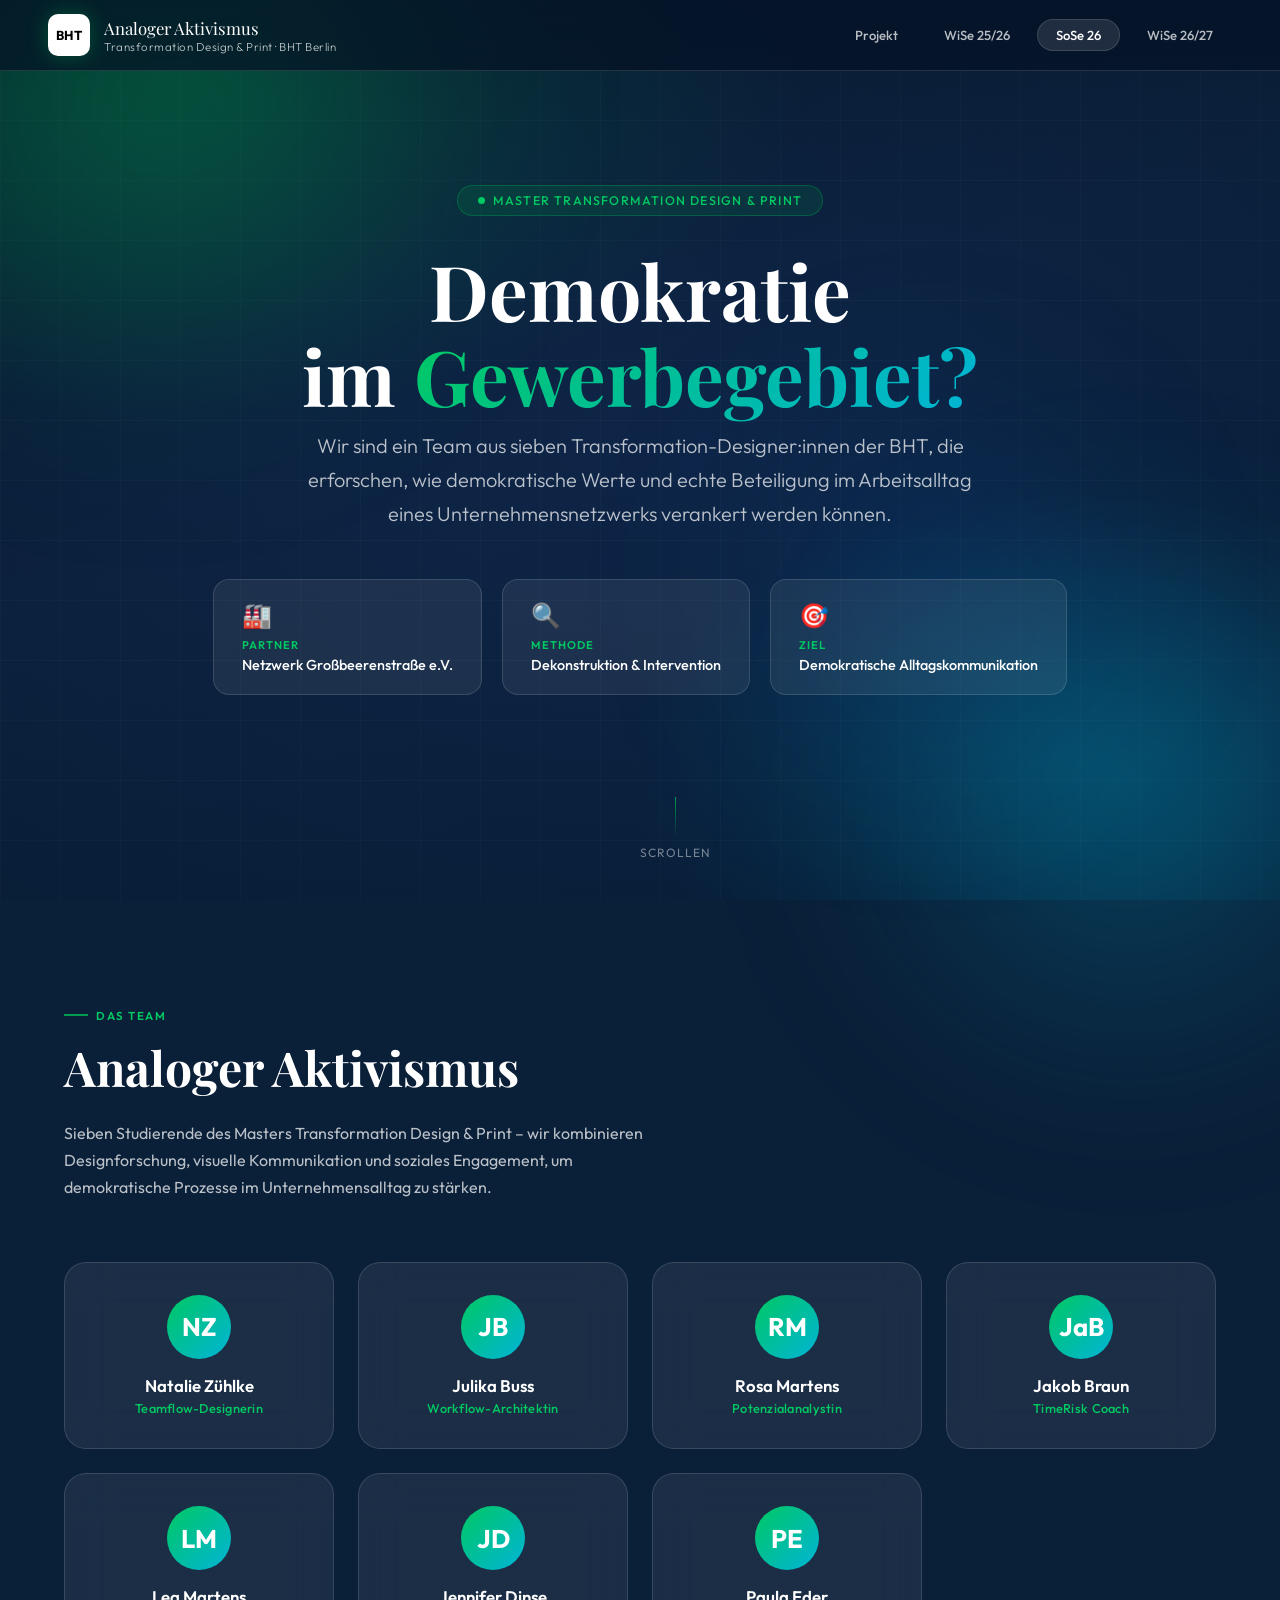
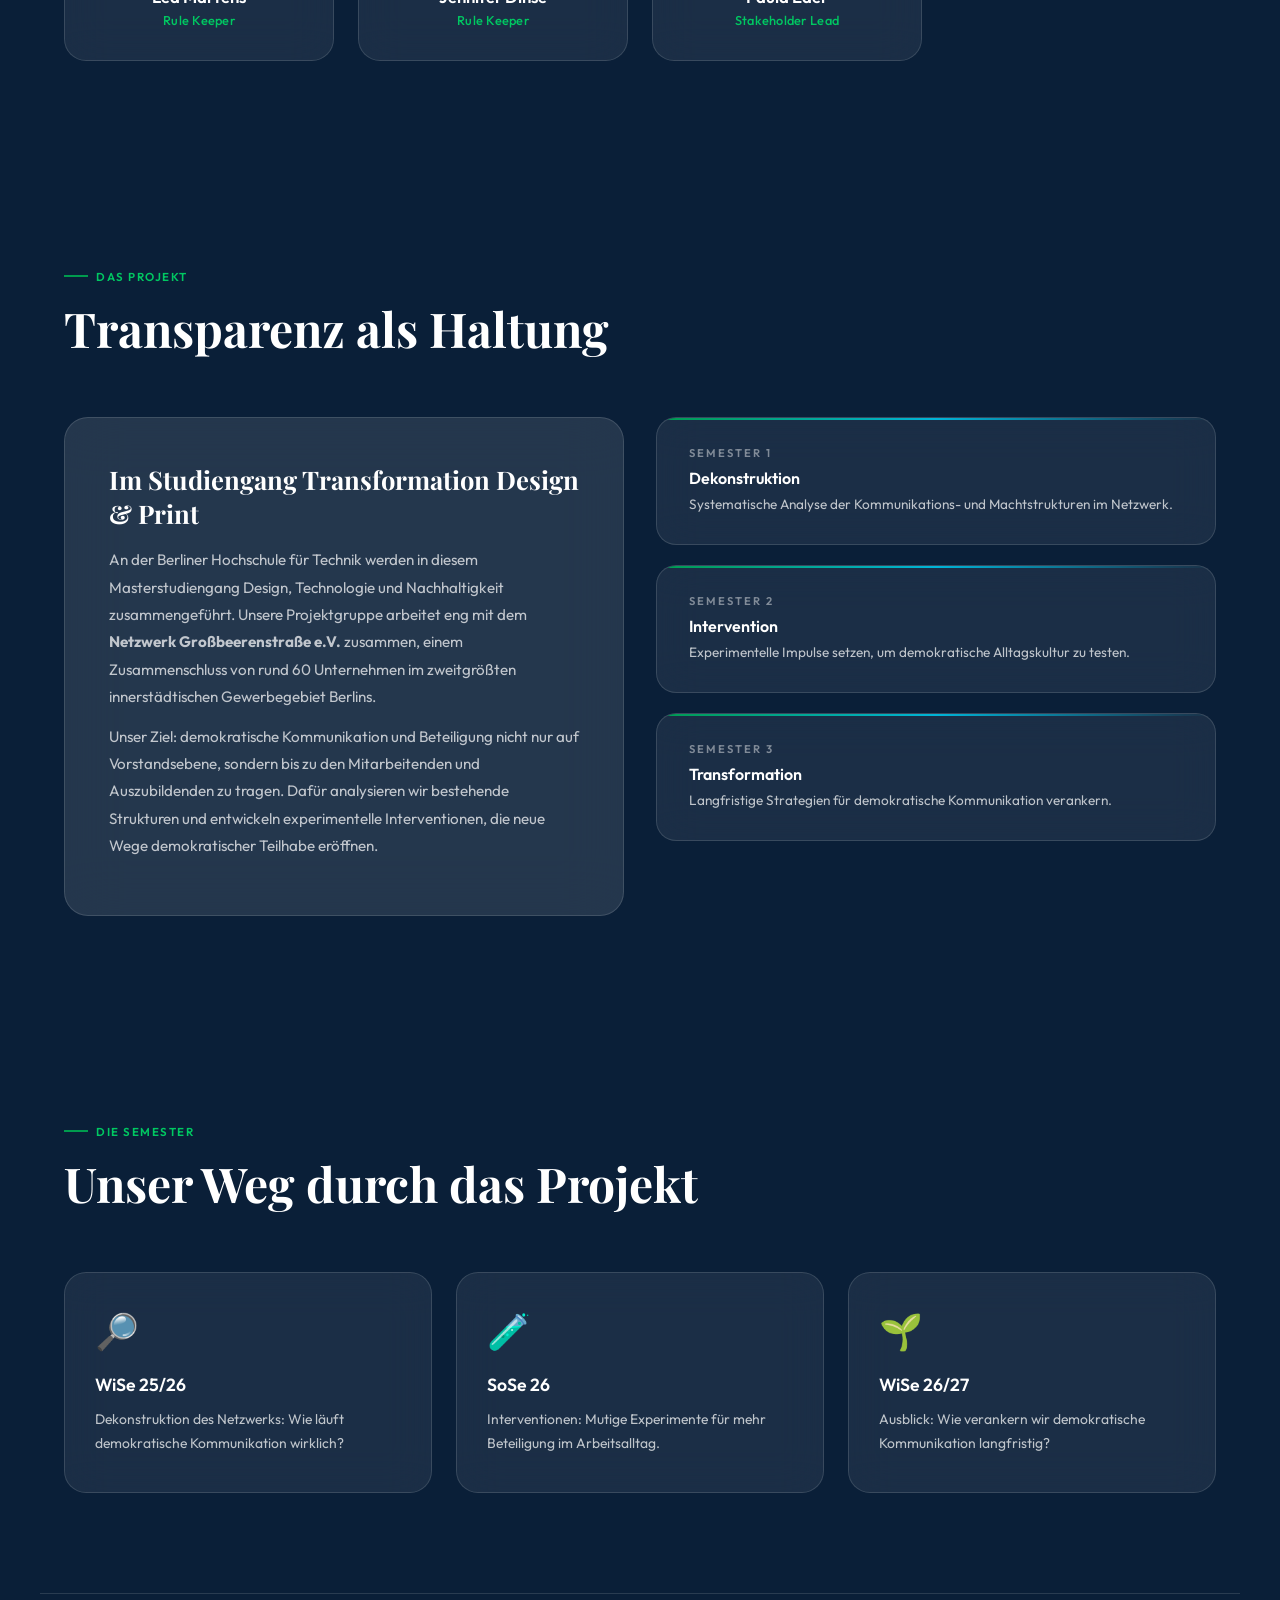
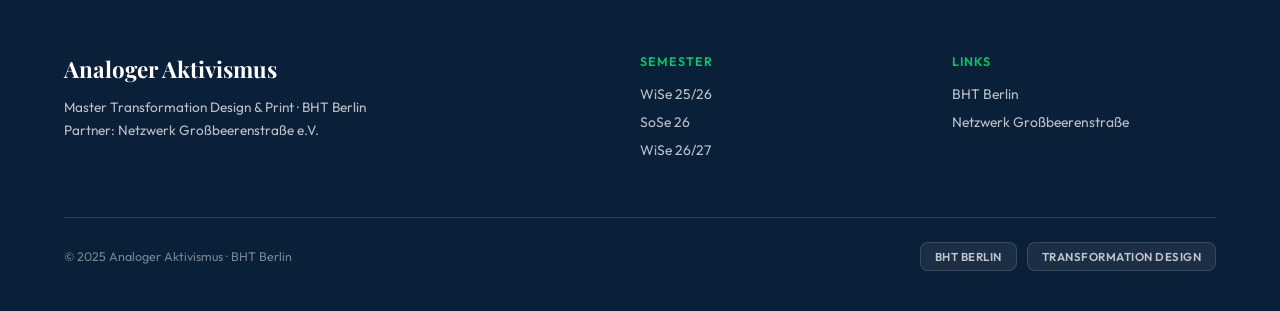
==== index.html @ ccd564e3 "Update index.html" ====
<!DOCTYPE html>
<html lang="de">
<head>
    <meta charset="UTF-8">
    <meta name="viewport" content="width=device-width, initial-scale=1.0">
    <title>Analoger Aktivismus – Transformation Design & Print | BHT Berlin</title>
    <link rel="icon" type="image/ico" href="https://www.bht-berlin.de/favicon.ico">
    <link rel="stylesheet" href="style.css">
</head>
<body>

    <div class="scene"></div>
    <div class="orb orb-1"></div>
    <div class="orb orb-2"></div>
    <div class="orb orb-3"></div>

    <!-- Navigation -->
    <nav>
    <div class="nav-logo">
        <div class="nav-logo-mark">BHT</div>
        <div>
            <div class="nav-title">Analoger Aktivismus</div>
            <div class="nav-sub">Transformation Design &amp; Print · BHT Berlin</div>
        </div>
    </div>
    <!-- HAMBURGER BUTTON -->
    <button class="nav-toggle" id="navToggle" aria-label="Menü öffnen">
        <span></span><span></span><span></span>
    </button>
    <div class="nav-links" id="navLinks">
        <a href="index.html">Projekt</a>
        <a href="wise2526.html">WiSe 25/26</a>
        <a href="sose26.html" class="active">SoSe 26</a>
        <a href="wise2627.html">WiSe 26/27</a>
    </div>
</nav>

    <!-- Hero -->
    <div class="hero">
        <div class="hero-badge">
            <span class="hero-badge-dot"></span>
            Master Transformation Design &amp; Print
        </div>
        <h1>Demokratie<br>im <span>Gewerbegebiet?</span></h1>
        <p class="hero-sub">
            Wir sind ein Team aus sieben Transformation-Designer:innen der BHT,
            die erforschen, wie demokratische Werte und echte Beteiligung im
            Arbeitsalltag eines Unternehmensnetzwerks verankert werden können.
        </p>
        <div class="hero-cards">
            <div class="hero-card">
                <div class="hero-card-icon">🏭</div>
                <div class="hero-card-label">Partner</div>
                <div class="hero-card-text">Netzwerk Großbeerenstraße e.V.</div>
            </div>
            <div class="hero-card">
                <div class="hero-card-icon">🔍</div>
                <div class="hero-card-label">Methode</div>
                <div class="hero-card-text">Dekonstruktion &amp; Intervention</div>
            </div>
            <div class="hero-card">
                <div class="hero-card-icon">🎯</div>
                <div class="hero-card-label">Ziel</div>
                <div class="hero-card-text">Demokratische Alltagskommunikation</div>
            </div>
        </div>
        <div class="hero-scroll">
            <div class="scroll-line"></div>
            Scrollen
        </div>
    </div>

    <!-- Team -->
    <section id="team">
        <div class="section-tag">Das Team</div>
        <h2 class="section-title reveal">Analoger Aktivismus</h2>
        <p class="reveal" style="color:var(--text-sub);max-width:600px;line-height:1.7;margin-bottom:3rem;">
            Sieben Studierende des Masters Transformation Design &amp; Print – wir
            kombinieren Designforschung, visuelle Kommunikation und soziales Engagement,
            um demokratische Prozesse im Unternehmensalltag zu stärken.
        </p>
        <div class="team-grid">
            <div class="team-card reveal">
                <div class="avatar">NZ</div>
                <h3>Natalie Zühlke</h3>
                <p class="role">Teamflow-Designerin</p>
            </div>
            <div class="team-card reveal">
                <div class="avatar">JB</div>
                <h3>Julika Buss</h3>
                <p class="role">Workflow-Architektin</p>
            </div>
            <div class="team-card reveal">
                <div class="avatar">RM</div>
                <h3>Rosa Martens</h3>
                <p class="role">Potenzialanalystin</p>
            </div>
            <div class="team-card reveal">
                <div class="avatar">JaB</div>
                <h3>Jakob Braun</h3>
                <p class="role">TimeRisk Coach</p>
            </div>
            <div class="team-card reveal">
                <div class="avatar">LM</div>
                <h3>Lea Martens</h3>
                <p class="role">Rule Keeper</p>
            </div>
            <div class="team-card reveal">
                <div class="avatar">JD</div>
                <h3>Jennifer Dinse</h3>
                <p class="role">Rule Keeper</p>
            </div>
            <div class="team-card reveal">
                <div class="avatar">PE</div>
                <h3>Paula Eder</h3>
                <p class="role">Stakeholder Lead</p>
            </div>
        </div>
    </section>

    <!-- Projektinfo -->
    <section>
        <div class="section-tag">Das Projekt</div>
        <h2 class="section-title reveal">Transparenz als Haltung</h2>
        <div class="about-grid">
            <div class="about-main reveal">
                <h3>Im Studiengang Transformation Design &amp; Print</h3>
                <p>
                    An der Berliner Hochschule für Technik werden in diesem Masterstudiengang
                    Design, Technologie und Nachhaltigkeit zusammengeführt. Unsere Projektgruppe
                    arbeitet eng mit dem <strong>Netzwerk Großbeerenstraße e.V.</strong> zusammen,
                    einem Zusammenschluss von rund 60 Unternehmen im zweitgrößten innerstädtischen
                    Gewerbegebiet Berlins.
                </p>
                <p>
                    Unser Ziel: demokratische Kommunikation und Beteiligung nicht nur auf
                    Vorstandsebene, sondern bis zu den Mitarbeitenden und Auszubildenden zu tragen.
                    Dafür analysieren wir bestehende Strukturen und entwickeln experimentelle
                    Interventionen, die neue Wege demokratischer Teilhabe eröffnen.
                </p>
            </div>
            <div class="about-stack">
                <div class="about-card reveal">
                    <div class="about-card-num">Semester 1</div>
                    <h4>Dekonstruktion</h4>
                    <p>Systematische Analyse der Kommunikations- und Machtstrukturen im Netzwerk.</p>
                </div>
                <div class="about-card reveal">
                    <div class="about-card-num">Semester 2</div>
                    <h4>Intervention</h4>
                    <p>Experimentelle Impulse setzen, um demokratische Alltagskultur zu testen.</p>
                </div>
                <div class="about-card reveal">
                    <div class="about-card-num">Semester 3</div>
                    <h4>Transformation</h4>
                    <p>Langfristige Strategien für demokratische Kommunikation verankern.</p>
                </div>
            </div>
        </div>
    </section>

    <!-- Semester-Navigation -->
    <section>
        <div class="section-tag">Die Semester</div>
        <h2 class="section-title reveal">Unser Weg durch das Projekt</h2>
        <div class="pillars-grid">
            <a href="wise2526.html" class="pillar reveal" style="text-decoration:none; color:inherit;">
                <div class="pillar-glow"></div>
                <div class="pillar-icon">🔎</div>
                <h3>WiSe 25/26</h3>
                <p>Dekonstruktion des Netzwerks: Wie läuft demokratische Kommunikation wirklich?</p>
            </a>
            <a href="sose26.html" class="pillar reveal" style="text-decoration:none; color:inherit;">
                <div class="pillar-glow"></div>
                <div class="pillar-icon">🧪</div>
                <h3>SoSe 26</h3>
                <p>Interventionen: Mutige Experimente für mehr Beteiligung im Arbeitsalltag.</p>
            </a>
            <a href="wise2627.html" class="pillar reveal" style="text-decoration:none; color:inherit;">
                <div class="pillar-glow"></div>
                <div class="pillar-icon">🌱</div>
                <h3>WiSe 26/27</h3>
                <p>Ausblick: Wie verankern wir demokratische Kommunikation langfristig?</p>
            </a>
        </div>
    </section>

    <!-- Footer -->
    <footer>
        <div class="footer-grid">
            <div class="footer-brand">
                <h3>Analoger Aktivismus</h3>
                <p>Master Transformation Design &amp; Print · BHT Berlin<br>
                Partner: Netzwerk Großbeerenstraße e.V.</p>
            </div>
            <div class="footer-links">
                <h5>Semester</h5>
                <a href="wise2526.html">WiSe 25/26</a>
                <a href="sose26.html">SoSe 26</a>
                <a href="wise2627.html">WiSe 26/27</a>
            </div>
            <div class="footer-links">
                <h5>Links</h5>
                <a href="https://www.bht-berlin.de" target="_blank">BHT Berlin</a>
                <a href="https://www.netzwerk-grossbeerenstrasse.de" target="_blank">Netzwerk Großbeerenstraße</a>
            </div>
        </div>
        <div class="footer-bottom">
            <span>© 2025 Analoger Aktivismus · BHT Berlin</span>
            <div class="footer-bht">
                <div class="footer-bht-badge">BHT BERLIN</div>
                <div class="footer-bht-badge">TRANSFORMATION DESIGN</div>
            </div>
        </div>
    </footer>

    <script src="script.js"></script>
</body>
</html>
---- style.css ----
@import url('https://fonts.googleapis.com/css2?family=Playfair+Display:ital,wght@0,400;0,700;1,400&family=Outfit:wght@200;300;400;500;600;700&display=swap');

:root {
    --navy: #0A1F38;
    --navy-mid: #112952;
    --bht-green: #009B4E;
    --bht-green-l: #00C862;
    --teal: #00B4D8;
    --gold: #E0A800;
    --white: #FFFFFF;
    --glass: rgba(255, 255, 255, 0.07);
    --glass-md: rgba(255, 255, 255, 0.11);
    --glass-strong: rgba(255, 255, 255, 0.16);
    --border: rgba(255, 255, 255, 0.13);
    --border-green: rgba(0, 155, 78, 0.4);
    --text: #FFFFFF;
    --text-sub: rgba(255, 255, 255, 0.72);
    --text-muted: rgba(255, 255, 255, 0.45);
    --shadow: 0 8px 48px rgba(0, 0, 0, 0.4), 0 2px 8px rgba(0, 0, 0, 0.2);
}

*,
*::before,
*::after {
    margin: 0;
    padding: 0;
    box-sizing: border-box;
}

html {
    scroll-behavior: smooth;
    font-size: 16px;
}

body {
    font-family: 'Outfit', sans-serif;
    background: var(--navy);
    color: var(--text);
    overflow-x: hidden;
    min-height: 100vh;
}

/* ── BACKGROUND ── */
.scene {
    position: fixed;
    inset: 0;
    z-index: -2;
    background:
        radial-gradient(ellipse 80% 60% at 15% 10%, rgba(0, 155, 78, 0.22) 0%, transparent 60%),
        radial-gradient(ellipse 60% 50% at 85% 85%, rgba(0, 180, 216, 0.18) 0%, transparent 60%),
        radial-gradient(ellipse 100% 80% at 50% 50%, rgba(17, 41, 82, 0.6) 0%, transparent 80%),
        linear-gradient(160deg, #051526 0%, #0A1F38 45%, #061C35 100%);
}

.orb {
    position: fixed;
    border-radius: 50%;
    filter: blur(90px);
    z-index: -1;
    pointer-events: none;
}
.orb-1 {
    width: 700px;
    height: 700px;
    top: -250px;
    left: -200px;
    background: radial-gradient(circle, rgba(0, 155, 78, 0.35), transparent 70%);
    animation: drift1 14s ease-in-out infinite;
}
.orb-2 {
    width: 600px;
    height: 600px;
    bottom: -200px;
    right: -150px;
    background: radial-gradient(circle, rgba(0, 180, 216, 0.28), transparent 70%);
    animation: drift2 18s ease-in-out infinite;
}
.orb-3 {
    width: 450px;
    height: 450px;
    top: 40%;
    left: 55%;
    background: radial-gradient(circle, rgba(0, 100, 180, 0.2), transparent 70%);
    animation: drift1 11s ease-in-out infinite reverse;
}

@keyframes drift1 {
    0%, 100% { transform: translate(0, 0) scale(1); }
    33% { transform: translate(40px, -30px) scale(1.06); }
    66% { transform: translate(-25px, 20px) scale(0.96); }
}
@keyframes drift2 {
    0%, 100% { transform: translate(0, 0) scale(1); }
    50% { transform: translate(-35px, 25px) scale(1.08); }
}

body::before {
    content: '';
    position: fixed;
    inset: 0;
    z-index: -1;
    pointer-events: none;
    background-image:
        linear-gradient(rgba(255, 255, 255, 0.025) 1px, transparent 1px),
        linear-gradient(90deg, rgba(255, 255, 255, 0.025) 1px, transparent 1px);
    background-size: 60px 60px;
}

/* ── GLASS UTILITY ── */
.glass {
    background: var(--glass);
    backdrop-filter: blur(24px) saturate(180%);
    -webkit-backdrop-filter: blur(24px) saturate(180%);
    border: 1px solid var(--border);
    border-radius: 20px;
}
.glass-strong {
    background: var(--glass-strong);
    backdrop-filter: blur(32px) saturate(200%);
    -webkit-backdrop-filter: blur(32px) saturate(200%);
    border: 1px solid rgba(255, 255, 255, 0.22);
    border-radius: 24px;
}

/* ── NAV ── */
nav {
    position: fixed;
    top: 0;
    left: 0;
    right: 0;
    z-index: 200;
    display: flex;
    align-items: center;
    justify-content: space-between;
    padding: 14px 48px;
    background: rgba(5, 18, 38, 0.7);
    backdrop-filter: blur(24px);
    border-bottom: 1px solid var(--border);
}
.nav-logo {
    display: flex;
    align-items: center;
    gap: 14px;
    z-index: 210;
}
.nav-logo-mark {
    width: 42px;
    height: 42px;
    background: white;
    border-radius: 10px;
    display: flex;
    align-items: center;
    justify-content: center;
    font-weight: 700;
    font-size: 13px;
    color: black;
    letter-spacing: 0.5px;
    box-shadow: 0 0 20px rgba(0, 155, 78, 0.4);
}
.nav-title {
    font-family: 'Playfair Display', serif;
    font-size: 1.05rem;
    font-weight: 400;
}
.nav-sub {
    font-size: 0.72rem;
    color: var(--text-sub);
    font-weight: 300;
    letter-spacing: 0.5px;
}
.nav-links {
    display: flex;
    gap: 8px;
}
.nav-links a {
    padding: 7px 18px;
    border-radius: 50px;
    font-size: 0.82rem;
    font-weight: 500;
    color: var(--text-sub);
    text-decoration: none;
    transition: all 0.25s;
    border: 1px solid transparent;
}
.nav-links a:hover,
.nav-links a.active {
    color: #fff;
    background: var(--glass-md);
    border-color: var(--border);
}
.nav-cta {
    padding: 9px 22px;
    border-radius: 50px;
    font-size: 0.83rem;
    font-weight: 600;
    background: linear-gradient(135deg, var(--bht-green), #007A3D);
    color: #fff;
    text-decoration: none;
    letter-spacing: 0.3px;
    box-shadow: 0 4px 20px rgba(0, 155, 78, 0.35);
    transition: all 0.25s;
    border: 1px solid rgba(0, 200, 100, 0.3);
}
.nav-cta:hover {
    transform: translateY(-1px);
    box-shadow: 0 6px 28px rgba(0, 155, 78, 0.5);
}

/* Hamburger-Button */
.nav-toggle {
    display: none;
    background: none;
    border: none;
    cursor: pointer;
    flex-direction: column;
    gap: 5px;
    padding: 6px;
    z-index: 210;
}
.nav-toggle span {
    display: block;
    width: 24px;
    height: 2px;
    background: var(--text);
    border-radius: 2px;
    transition: all 0.3s ease;
}
/* Hamburger-Animation zu X */
.nav-toggle.active span:nth-child(1) {
    transform: translateY(7px) rotate(45deg);
}
.nav-toggle.active span:nth-child(2) {
    opacity: 0;
}
.nav-toggle.active span:nth-child(3) {
    transform: translateY(-7px) rotate(-45deg);
}

/* ── HERO ── */
.hero {
    min-height: 100vh;
    display: flex;
    flex-direction: column;
    align-items: center;
    justify-content: center;
    text-align: center;
    padding: 120px 24px 80px;
    position: relative;
}
.hero-badge {
    display: inline-flex;
    align-items: center;
    gap: 8px;
    padding: 7px 20px;
    border-radius: 50px;
    margin-bottom: 32px;
    font-size: 0.78rem;
    font-weight: 500;
    letter-spacing: 1.2px;
    text-transform: uppercase;
    background: rgba(0, 155, 78, 0.15);
    border: 1px solid var(--border-green);
    color: var(--bht-green-l);
    animation: fadeUp 0.8s ease both;
}
.hero-badge-dot {
    width: 7px;
    height: 7px;
    border-radius: 50%;
    background: var(--bht-green-l);
    animation: pulse 2s ease-in-out infinite;
}
@keyframes pulse {
    0%, 100% { opacity: 1; transform: scale(1); }
    50% { opacity: 0.5; transform: scale(0.8); }
}

.hero h1 {
    font-family: 'Playfair Display', serif;
    font-size: clamp(2.8rem, 6vw, 5.2rem);
    font-weight: 700;
    line-height: 1.1;
    margin-bottom: 12px;
    animation: fadeUp 0.9s 0.1s ease both;
}
.hero h1 span {
    background: linear-gradient(135deg, var(--bht-green-l) 0%, var(--teal) 100%);
    -webkit-background-clip: text;
    -webkit-text-fill-color: transparent;
    background-clip: text;
}
.hero-sub {
    font-size: clamp(1rem, 2vw, 1.25rem);
    color: var(--text-sub);
    font-weight: 300;
    max-width: 680px;
    line-height: 1.7;
    margin-bottom: 48px;
    animation: fadeUp 1s 0.2s ease both;
}
.hero-cards {
    display: flex;
    gap: 20px;
    flex-wrap: wrap;
    justify-content: center;
    margin-bottom: 60px;
    animation: fadeUp 1s 0.3s ease both;
}
.hero-card {
    padding: 20px 28px;
    border-radius: 16px;
    text-align: left;
    min-width: 200px;
    background: var(--glass);
    border: 1px solid var(--border);
    backdrop-filter: blur(20px);
    transition: all 0.3s;
}
.hero-card:hover {
    background: var(--glass-md);
    transform: translateY(-4px);
    box-shadow: 0 12px 40px rgba(0, 0, 0, 0.3);
}
.hero-card-icon { font-size: 1.5rem; margin-bottom: 8px; }
.hero-card-label {
    font-size: 0.7rem;
    color: var(--bht-green-l);
    font-weight: 600;
    letter-spacing: 1px;
    text-transform: uppercase;
    margin-bottom: 4px;
}
.hero-card-text { font-size: 0.9rem; font-weight: 500; }

.hero-scroll {
    position: absolute;
    bottom: 40px;
    left: 50%;
    transform: translateX(-50%);
    display: flex;
    flex-direction: column;
    align-items: center;
    gap: 8px;
    color: var(--text-muted);
    font-size: 0.75rem;
    letter-spacing: 1px;
    text-transform: uppercase;
    animation: fadeUp 1s 0.5s ease both;
}
.scroll-line {
    width: 1px;
    height: 40px;
    background: linear-gradient(var(--bht-green), transparent);
    animation: scrollAnim 2s ease-in-out infinite;
}
@keyframes scrollAnim {
    0%, 100% { opacity: 1; transform: scaleY(1); }
    50% { opacity: 0.4; transform: scaleY(0.5); }
}

@keyframes fadeUp {
    from { opacity: 0; transform: translateY(30px); }
    to { opacity: 1; transform: translateY(0); }
}

/* ── SECTION BASE ── */
section {
    padding: 100px 24px;
    max-width: 1200px;
    margin: 0 auto;
}

.section-tag {
    display: inline-flex;
    align-items: center;
    gap: 8px;
    font-size: 0.72rem;
    font-weight: 600;
    letter-spacing: 1.5px;
    text-transform: uppercase;
    color: var(--bht-green-l);
    margin-bottom: 16px;
}
.section-tag::before {
    content: '';
    width: 24px;
    height: 2px;
    background: var(--bht-green);
}

h2.section-title {
    font-family: 'Playfair Display', serif;
    font-size: clamp(2rem, 4vw, 3rem);
    font-weight: 700;
    line-height: 1.2;
    margin-bottom: 24px;
}

/* ── ABOUT / PROJECT SECTION ── */
.about-grid {
    display: grid;
    grid-template-columns: 1fr 1fr;
    gap: 32px;
    margin-top: 60px;
    align-items: start;
}
@media(max-width:768px) { .about-grid { grid-template-columns: 1fr; } }

.about-main {
    padding: 44px;
    border-radius: 24px;
    background: var(--glass-md);
    backdrop-filter: blur(28px);
    border: 1px solid var(--border);
}
.about-main h3 { font-family: 'Playfair Display', serif; font-size: 1.6rem; margin-bottom: 16px; }
.about-main p { color: var(--text-sub); line-height: 1.8; margin-bottom: 12px; font-size: 0.95rem; }

.about-stack { display: flex; flex-direction: column; gap: 20px; }

.about-card {
    padding: 28px 32px;
    border-radius: 20px;
    background: var(--glass);
    border: 1px solid var(--border);
    backdrop-filter: blur(20px);
    transition: all 0.3s;
    position: relative;
    overflow: hidden;
}
.about-card::before {
    content: '';
    position: absolute;
    top: 0; left: 0; right: 0;
    height: 2px;
    background: linear-gradient(90deg, var(--bht-green), var(--teal), transparent);
}
.about-card:hover { background: var(--glass-md); transform: translateX(6px); }
.about-card-num { font-size: 0.7rem; color: var(--text-muted); font-weight: 600; letter-spacing: 2px; text-transform: uppercase; margin-bottom: 8px; }
.about-card h4 { font-size: 1rem; font-weight: 600; margin-bottom: 6px; }
.about-card p { font-size: 0.85rem; color: var(--text-sub); line-height: 1.6; }

/* ── PILLARS ── */
.pillars-grid {
    display: grid;
    grid-template-columns: repeat(auto-fit, minmax(260px, 1fr));
    gap: 24px;
    margin-top: 60px;
}
.pillar {
    padding: 36px 30px;
    border-radius: 22px;
    background: var(--glass);
    border: 1px solid var(--border);
    backdrop-filter: blur(20px);
    transition: all 0.35s;
    position: relative;
    overflow: hidden;
}
.pillar:hover {
    background: var(--glass-md);
    transform: translateY(-8px);
    box-shadow: 0 20px 60px rgba(0, 0, 0, 0.35), 0 0 0 1px rgba(0, 155, 78, 0.2);
}
.pillar-glow {
    position: absolute;
    top: -50px; right: -50px;
    width: 150px; height: 150px;
    border-radius: 50%;
    filter: blur(40px);
    opacity: 0;
    background: radial-gradient(circle, var(--bht-green), transparent);
    transition: opacity 0.4s;
}
.pillar:hover .pillar-glow { opacity: 0.3; }
.pillar-icon { font-size: 2.2rem; margin-bottom: 20px; }
.pillar h3 { font-size: 1.1rem; font-weight: 600; margin-bottom: 12px; }
.pillar p { font-size: 0.87rem; color: var(--text-sub); line-height: 1.7; }

/* ── STATS ── */
.stats-section {
    background: rgba(5, 18, 38, 0.5);
    padding: 100px 0;
    margin: 0;
    max-width: 100%;
    border-top: 1px solid var(--border);
    border-bottom: 1px solid var(--border);
}
.stats-inner { max-width: 1200px; margin: 0 auto; padding: 0 24px; }

.stats-source {
    display: inline-flex;
    align-items: center;
    gap: 8px;
    padding: 7px 18px;
    border-radius: 50px;
    background: rgba(0, 155, 78, 0.1);
    border: 1px solid var(--border-green);
    font-size: 0.75rem;
    color: var(--bht-green-l);
    font-weight: 500;
    margin-bottom: 40px;
    letter-spacing: 0.5px;
}

.stats-grid {
    display: grid;
    grid-template-columns: repeat(auto-fit, minmax(220px, 1fr));
    gap: 20px;
    margin-top: 60px;
}
.stat-card {
    padding: 36px 28px;
    border-radius: 22px;
    text-align: center;
    background: var(--glass);
    border: 1px solid var(--border);
    backdrop-filter: blur(20px);
    position: relative;
    overflow: hidden;
    transition: all 0.3s;
}
.stat-card:hover { background: var(--glass-md); transform: translateY(-6px); }
.stat-card::after {
    content: '';
    position: absolute;
    bottom: 0; left: 20%; right: 20%;
    height: 1px;
    background: linear-gradient(90deg, transparent, var(--bht-green), transparent);
}
.stat-num {
    font-family: 'Playfair Display', serif;
    font-size: 3.5rem;
    font-weight: 700;
    line-height: 1;
    margin-bottom: 10px;
    background: linear-gradient(135deg, #ffffff, var(--bht-green-l));
    -webkit-background-clip: text;
    -webkit-text-fill-color: transparent;
    background-clip: text;
}
.stat-label { font-size: 0.85rem; color: var(--text-sub); line-height: 1.5; font-weight: 400; }
.stat-context { font-size: 0.72rem; color: var(--text-muted); margin-top: 10px; }
.stat-source { font-size: 0.7rem; color: var(--text-muted); margin-top: 8px; opacity: 0.8; }

.quote-bar {
    margin-top: 60px;
    padding: 40px 48px;
    border-radius: 24px;
    background: var(--glass-md);
    border: 1px solid var(--border);
    border-left: 4px solid var(--bht-green);
    backdrop-filter: blur(24px);
}
.quote-bar blockquote {
    font-family: 'Playfair Display', serif;
    font-size: 1.3rem;
    font-style: italic;
    line-height: 1.7;
    color: var(--text-sub);
}
.quote-bar blockquote strong { color: #fff; font-style: normal; }
.quote-source { margin-top: 16px; font-size: 0.78rem; color: var(--bht-green-l); font-weight: 500; letter-spacing: 0.5px; }

/* ── TIMELINE ── */
.timeline { margin-top: 60px; position: relative; }
.timeline::before {
    content: '';
    position: absolute;
    left: 20px; top: 0; bottom: 0;
    width: 2px;
    background: linear-gradient(var(--bht-green), var(--teal), transparent);
}
.tl-item { display: flex; gap: 32px; margin-bottom: 40px; padding-left: 60px; position: relative; }
.tl-dot {
    position: absolute;
    left: 11px; top: 20px;
    width: 20px; height: 20px;
    border-radius: 50%;
    background: linear-gradient(135deg, var(--bht-green), var(--teal));
    border: 3px solid var(--navy);
    box-shadow: 0 0 16px rgba(0, 155, 78, 0.5);
    flex-shrink: 0;
}
.tl-card {
    padding: 28px 32px;
    border-radius: 18px;
    flex: 1;
    background: var(--glass);
    border: 1px solid var(--border);
    backdrop-filter: blur(20px);
    transition: all 0.3s;
}
.tl-card:hover { background: var(--glass-md); transform: translateX(6px); }
.tl-date { font-size: 0.72rem; color: var(--bht-green-l); font-weight: 600; letter-spacing: 1px; text-transform: uppercase; margin-bottom: 8px; }
.tl-card h4 { font-size: 1.05rem; font-weight: 600; margin-bottom: 8px; }
.tl-card p { font-size: 0.87rem; color: var(--text-sub); line-height: 1.7; }

/* ── TEAM CARDS ── */
.team-grid {
    display: grid;
    grid-template-columns: repeat(auto-fit, minmax(220px, 1fr));
    gap: 24px;
    margin-top: 60px;
}
.team-card {
    padding: 32px 24px;
    border-radius: 22px;
    background: var(--glass);
    border: 1px solid var(--border);
    backdrop-filter: blur(20px);
    text-align: center;
    transition: all 0.35s;
    position: relative;
    overflow: hidden;
}
.team-card:hover {
    background: var(--glass-md);
    transform: translateY(-8px);
    box-shadow: 0 20px 60px rgba(0,0,0,0.35), 0 0 0 1px rgba(0,155,78,0.2);
}
.team-card .avatar {
    width: 64px;
    height: 64px;
    border-radius: 50%;
    background: linear-gradient(135deg, var(--bht-green-l), var(--teal));
    color: #fff;
    display: flex;
    align-items: center;
    justify-content: center;
    font-size: 1.6rem;
    font-weight: 700;
    margin: 0 auto 1rem;
    transition: transform 0.3s;
}
.team-card:hover .avatar {
    transform: scale(1.08);
    box-shadow: 0 8px 24px rgba(0, 155, 78, 0.3);
}
.team-card h3 {
    font-size: 1.05rem;
    font-weight: 600;
    margin-bottom: 0.3rem;
}
.team-card .role {
    font-size: 0.8rem;
    color: var(--bht-green-l);
    font-weight: 500;
    letter-spacing: 0.02em;
}

/* ── ICEBERG ── */
.iceberg-container {
    padding: 2rem;
    margin-top: 40px;
}
.iceberg-instruction {
    text-align: center;
    font-size: 0.85rem;
    color: var(--text-muted);
    margin-bottom: 2rem;
    font-style: italic;
}
.iceberg-visual {
    display: flex;
    flex-direction: column;
    align-items: center;
    gap: 1rem;
}
.iceberg-level {
    width: 100%;
    max-width: 550px;
    padding: 1.2rem 1.8rem;
    border-radius: 20px;
    cursor: pointer;
    background: var(--glass);
    border: 1px solid var(--border);
    backdrop-filter: blur(20px);
    transition: all 0.4s ease;
    text-align: center;
    opacity: 0.7;
    transform: scale(0.96);
}
.iceberg-level:hover {
    background: var(--glass-md);
    opacity: 0.9;
}
.iceberg-level.revealed {
    opacity: 1;
    transform: scale(1);
    border-color: var(--bht-green);
    box-shadow: 0 12px 40px rgba(0,0,0,0.4);
}
.iceberg-level.revealed .level-detail {
    max-height: 500px;
    opacity: 1;
    margin-top: 1rem;
}
.level-detail {
    max-height: 0;
    opacity: 0;
    overflow: hidden;
    text-align: left;
    font-size: 0.9rem;
    color: var(--text-sub);
    line-height: 1.6;
    transition: max-height 0.5s ease, opacity 0.5s ease, margin 0.3s;
}
.iceberg-level h4 {
    font-weight: 700;
    font-size: 1.05rem;
    color: var(--text);
}
.iceberg-tip {
    cursor: default;
    opacity: 1;
    transform: scale(1);
    background: rgba(0, 180, 216, 0.1);
    border-color: rgba(0, 180, 216, 0.3);
}
.iceberg-tip h4 { color: var(--teal); }

/* ── QUOTE CAROUSEL ── */
.quote-carousel {
    position: relative;
    padding: 3rem 2rem;
    text-align: center;
    min-height: 200px;
    display: flex;
    align-items: center;
    justify-content: center;
    margin-top: 40px;
}
.quote-slide {
    display: none;
    flex-direction: column;
    gap: 0.8rem;
}
.quote-slide.active {
    display: flex;
    animation: fadeUp 0.5s ease;
}
.quote-text {
    font-family: 'Playfair Display', serif;
    font-size: 1.3rem;
    font-style: italic;
    color: var(--text-sub);
    line-height: 1.6;
}
.quote-author {
    font-size: 0.85rem;
    color: var(--bht-green-l);
    font-weight: 600;
    letter-spacing: 0.5px;
}
.quote-nav {
    display: flex;
    gap: 1rem;
    justify-content: center;
    margin-top: 1.5rem;
}
.quote-nav button {
    width: 40px;
    height: 40px;
    border-radius: 50%;
    border: 1px solid var(--border);
    background: var(--glass);
    cursor: pointer;
    transition: all 0.3s;
    font-size: 1.2rem;
    color: var(--text-sub);
    display: flex;
    align-items: center;
    justify-content: center;
    backdrop-filter: blur(12px);
}
.quote-nav button:hover {
    border-color: var(--bht-green);
    color: #fff;
    background: var(--glass-md);
}

/* ── VOTING ── */
.vote-section {
    background: rgba(5, 18, 38, 0.5);
    padding: 100px 0;
    max-width: 100%;
    border-top: 1px solid var(--border);
}
.vote-inner { max-width: 900px; margin: 0 auto; padding: 0 24px; }

.vote-header { text-align: center; margin-bottom: 60px; }
.vote-desc { color: var(--text-sub); line-height: 1.7; max-width: 600px; margin: 16px auto 0; }

.poll-container { display: flex; flex-direction: column; gap: 32px; }

.poll-card {
    padding: 40px 44px;
    border-radius: 24px;
    background: var(--glass-md);
    border: 1px solid var(--border);
    backdrop-filter: blur(28px);
    transition: all 0.3s;
    position: relative;
    overflow: hidden;
}
.poll-card::before {
    content: '';
    position: absolute;
    top: 0; left: 0; right: 0;
    height: 3px;
    background: linear-gradient(90deg, var(--bht-green), var(--teal));
}

.poll-q-num { font-size: 0.7rem; color: var(--text-muted); font-weight: 600; letter-spacing: 2px; text-transform: uppercase; margin-bottom: 12px; }
.poll-q { font-family: 'Playfair Display', serif; font-size: 1.25rem; font-weight: 400; margin-bottom: 28px; line-height: 1.5; }

.poll-options {
    display: grid;
    grid-template-columns: 1fr 1fr;
    gap: 12px;
}
@media(max-width:600px) { .poll-options { grid-template-columns: 1fr; } }

.poll-option {
    padding: 14px 20px;
    border-radius: 12px;
    cursor: pointer;
    background: var(--glass);
    border: 1.5px solid var(--border);
    color: var(--text-sub);
    font-size: 0.9rem;
    font-weight: 500;
    transition: all 0.25s;
    text-align: left;
    display: flex;
    align-items: center;
    gap: 10px;
}
.poll-option:hover:not(.disabled) {
    background: rgba(0, 155, 78, 0.12);
    border-color: rgba(0, 155, 78, 0.4);
    color: #fff;
    transform: translateX(4px);
}
.poll-option.selected { background: rgba(0, 155, 78, 0.2); border-color: var(--bht-green); color: #fff; }
.poll-option.disabled { cursor: default; pointer-events: none; }
.poll-option-check {
    width: 18px; height: 18px;
    border-radius: 50%;
    border: 2px solid var(--border);
    flex-shrink: 0;
    display: flex;
    align-items: center;
    justify-content: center;
    font-size: 10px;
    transition: all 0.25s;
}
.poll-option.selected .poll-option-check { background: var(--bht-green); border-color: var(--bht-green); color: #fff; }

.result-bar-wrap { margin-top: 10px; }
.result-row { display: flex; align-items: center; gap: 12px; margin-bottom: 10px; }
.result-label { font-size: 0.83rem; color: var(--text-sub); min-width: 180px; }
.result-bar-bg { flex: 1; height: 10px; border-radius: 50px; background: rgba(255, 255, 255, 0.08); overflow: hidden; }
.result-bar-fill {
    height: 100%;
    border-radius: 50px;
    background: linear-gradient(90deg, var(--bht-green), var(--teal));
    width: 0;
    transition: width 1s cubic-bezier(0.4, 0, 0.2, 1);
    box-shadow: 0 0 10px rgba(0, 155, 78, 0.4);
}
.result-pct { font-size: 0.8rem; color: var(--bht-green-l); font-weight: 600; min-width: 36px; text-align: right; }

.vote-btn-row { display: flex; gap: 16px; margin-top: 40px; flex-wrap: wrap; justify-content: center; }

.btn-primary {
    padding: 14px 36px;
    border-radius: 50px;
    border: none;
    cursor: pointer;
    font-family: 'Outfit', sans-serif;
    font-size: 0.95rem;
    font-weight: 600;
    background: linear-gradient(135deg, var(--bht-green), #007A3D);
    color: #fff;
    letter-spacing: 0.3px;
    box-shadow: 0 6px 28px rgba(0, 155, 78, 0.4);
    transition: all 0.3s;
    text-decoration: none;
    display: inline-block;
}
.btn-primary:hover { transform: translateY(-2px); box-shadow: 0 10px 36px rgba(0, 155, 78, 0.55); }
.btn-primary:disabled { opacity: 0.4; cursor: not-allowed; transform: none; }

.btn-ghost {
    padding: 14px 28px;
    border-radius: 50px;
    cursor: pointer;
    font-family: 'Outfit', sans-serif;
    font-size: 0.9rem;
    font-weight: 500;
    background: var(--glass);
    border: 1px solid var(--border);
    color: var(--text-sub);
    transition: all 0.3s;
    text-decoration: none;
}
.btn-ghost:hover { background: var(--glass-md); color: #fff; }

.vote-notice { margin-top: 16px; font-size: 0.78rem; color: var(--text-muted); text-align: center; line-height: 1.6; }
.vote-success {
    display: none;
    text-align: center;
    padding: 28px;
    background: rgba(0, 155, 78, 0.12);
    border-radius: 16px;
    border: 1px solid rgba(0, 155, 78, 0.3);
    margin-top: 20px;
}
.vote-success.show { display: block; animation: fadeUp 0.5s ease; }
.vote-success-icon { font-size: 2.5rem; margin-bottom: 12px; }
.vote-success h4 { font-size: 1.1rem; margin-bottom: 8px; }
.vote-success p { font-size: 0.85rem; color: var(--text-sub); }

.voted-banner {
    display: none;
    padding: 16px 24px;
    border-radius: 14px;
    margin-bottom: 28px;
    background: rgba(0, 155, 78, 0.1);
    border: 1px solid rgba(0, 155, 78, 0.25);
    align-items: center;
    gap: 12px;
    font-size: 0.87rem;
    color: var(--text-sub);
}
.voted-banner span { color: var(--bht-green-l); font-weight: 600; }

.vote-tally { text-align: center; margin-bottom: 32px; font-size: 0.82rem; color: var(--text-muted); }
.vote-tally strong { color: var(--bht-green-l); font-size: 1rem; }

/* ── FOOTER ── */
footer {
    padding: 60px 24px 40px;
    max-width: 1200px;
    margin: 0 auto;
    border-top: 1px solid var(--border);
}
.footer-grid {
    display: grid;
    grid-template-columns: 2fr 1fr 1fr;
    gap: 48px;
    margin-bottom: 48px;
}
@media(max-width:768px) { .footer-grid { grid-template-columns: 1fr; } }
.footer-brand h3 { font-family: 'Playfair Display', serif; font-size: 1.4rem; margin-bottom: 12px; }
.footer-brand p { font-size: 0.85rem; color: var(--text-sub); line-height: 1.7; max-width: 320px; }
.footer-links h5 { font-size: 0.78rem; font-weight: 600; letter-spacing: 1px; text-transform: uppercase; color: var(--bht-green-l); margin-bottom: 16px; }
.footer-links a { display: block; font-size: 0.87rem; color: var(--text-sub); text-decoration: none; margin-bottom: 10px; transition: color 0.2s; }
.footer-links a:hover { color: #fff; }
.footer-bottom {
    display: flex;
    align-items: center;
    justify-content: space-between;
    flex-wrap: wrap;
    gap: 12px;
    padding-top: 24px;
    border-top: 1px solid var(--border);
    font-size: 0.78rem;
    color: var(--text-muted);
}
.footer-bht { display: flex; align-items: center; gap: 10px; }
.footer-bht-badge { padding: 6px 14px; border-radius: 8px; background: var(--glass); border: 1px solid var(--border); font-size: 0.72rem; font-weight: 600; letter-spacing: 0.5px; color: var(--text-sub); }

/* ── SCROLL REVEAL ── */
.reveal {
    opacity: 0;
    transform: translateY(40px);
    transition: opacity 0.7s ease, transform 0.7s ease;
}
.reveal.visible { opacity: 1; transform: translateY(0); }

/* ── RESPONSIVE ── */
@media(max-width:900px) {
    nav {
        padding: 14px 20px;
    }
    .nav-links {
        position: fixed;
        top: 0;
        right: 0;
        height: 100vh;
        width: 260px;
        flex-direction: column;
        background: rgba(10, 31, 56, 0.95);
        backdrop-filter: blur(32px);
        padding: 90px 30px 30px;
        gap: 10px;
        transform: translateX(100%);
        transition: transform 0.35s cubic-bezier(0.4, 0, 0.2, 1);
        display: flex;
        border-left: 1px solid var(--border);
    }
    .nav-links.open {
        transform: translateX(0);
    }
    .nav-toggle {
        display: flex;
    }
}
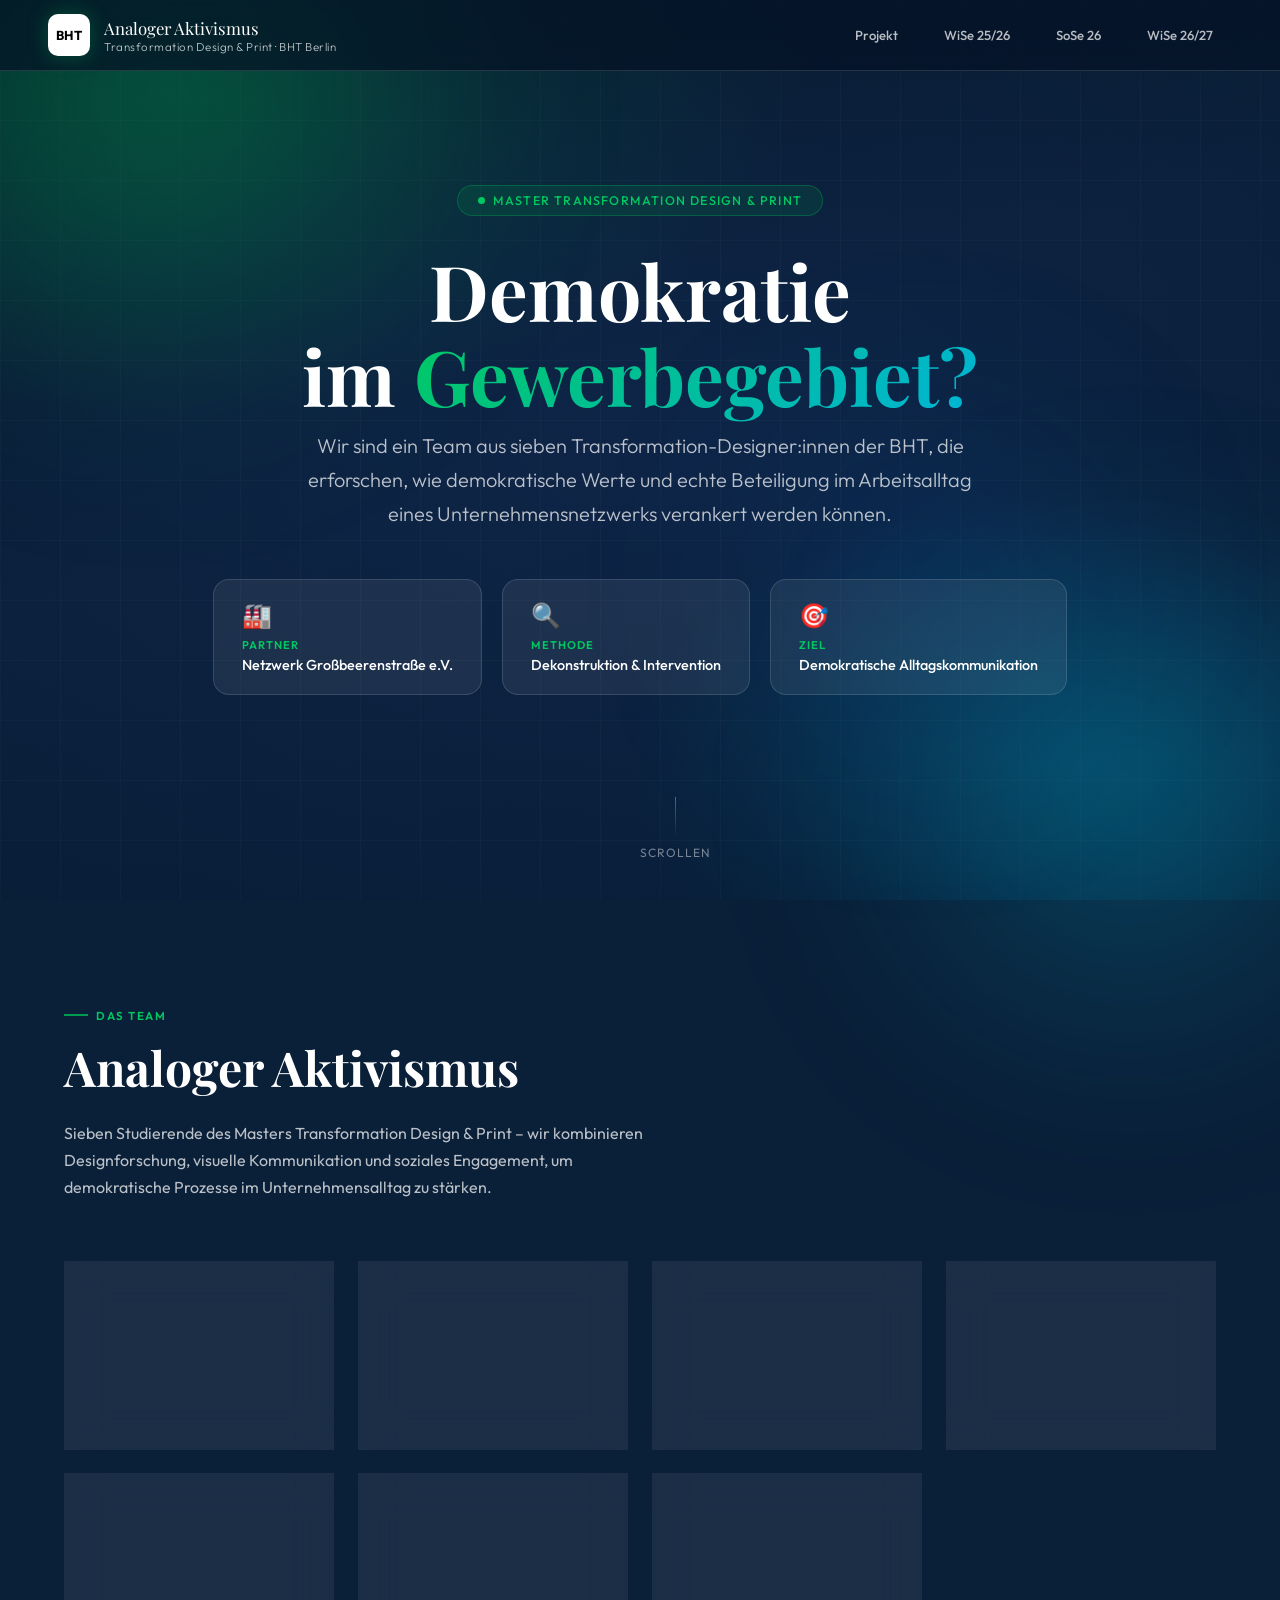
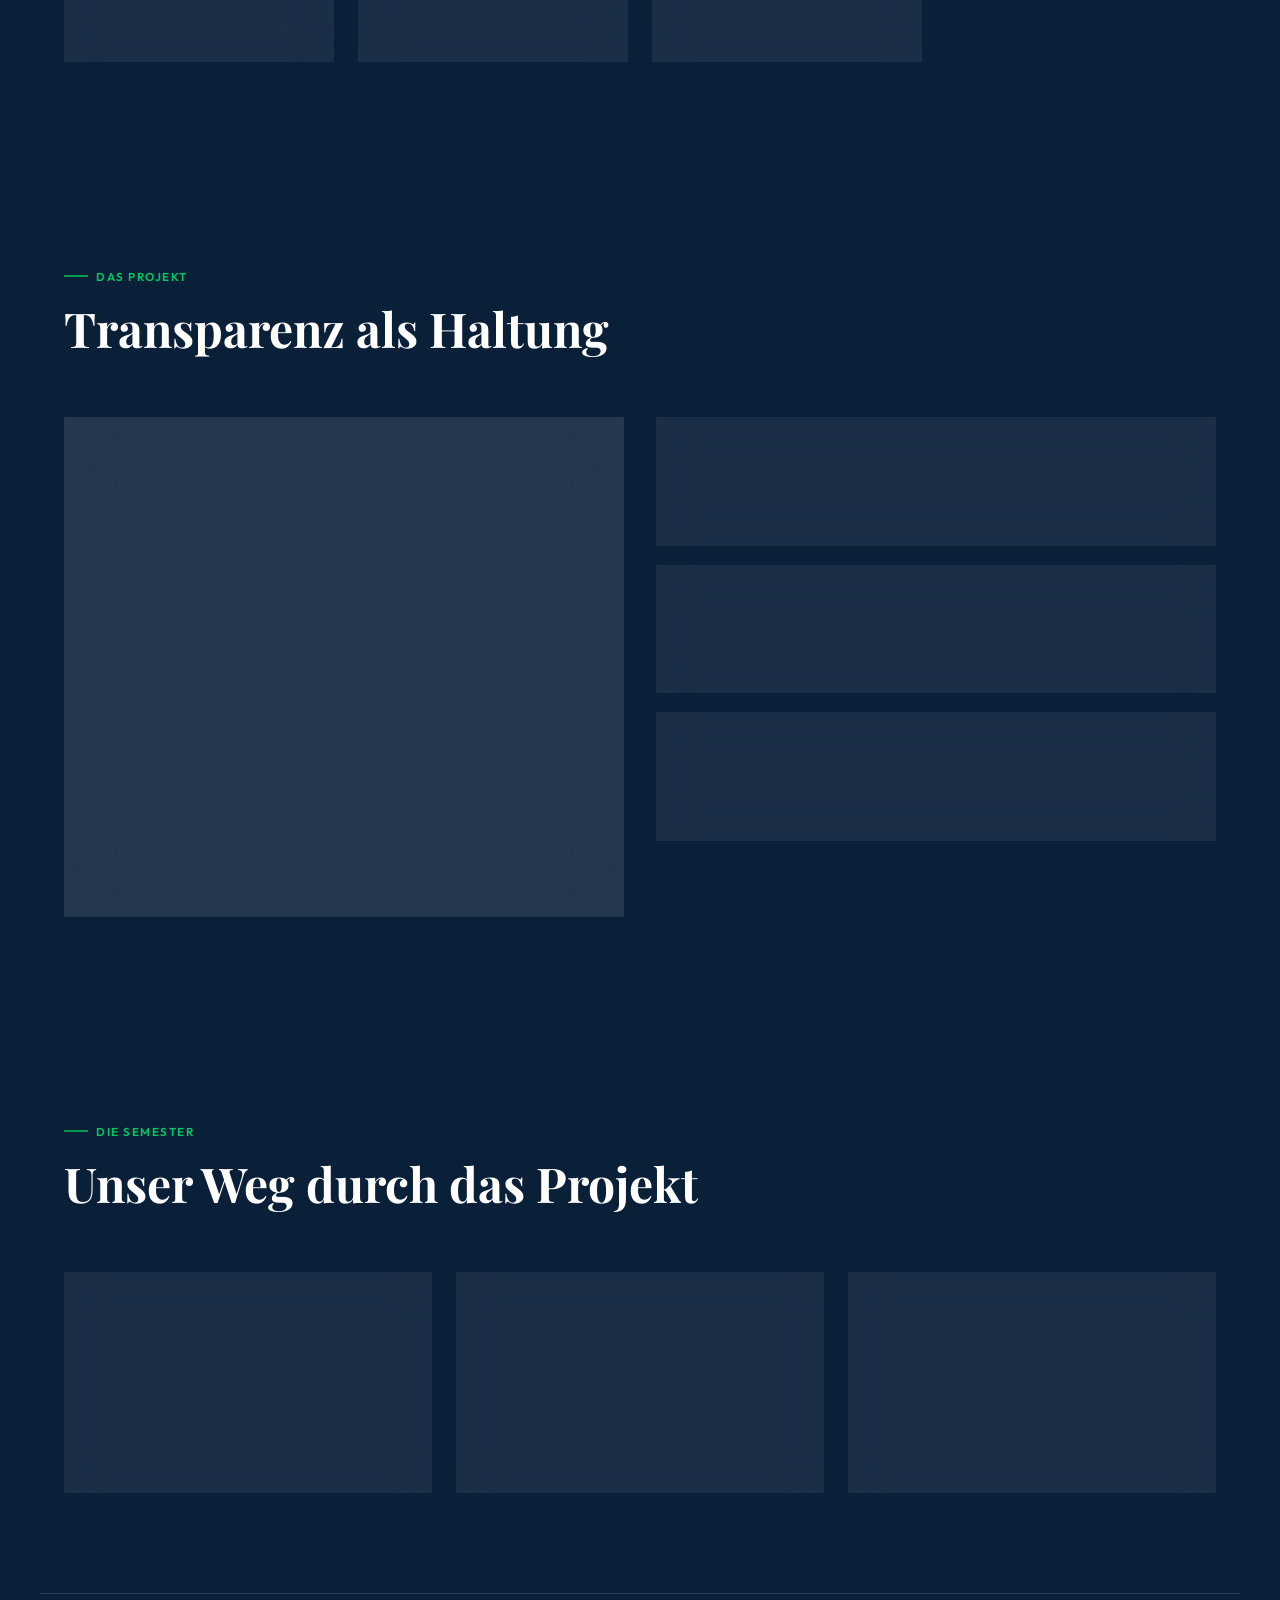
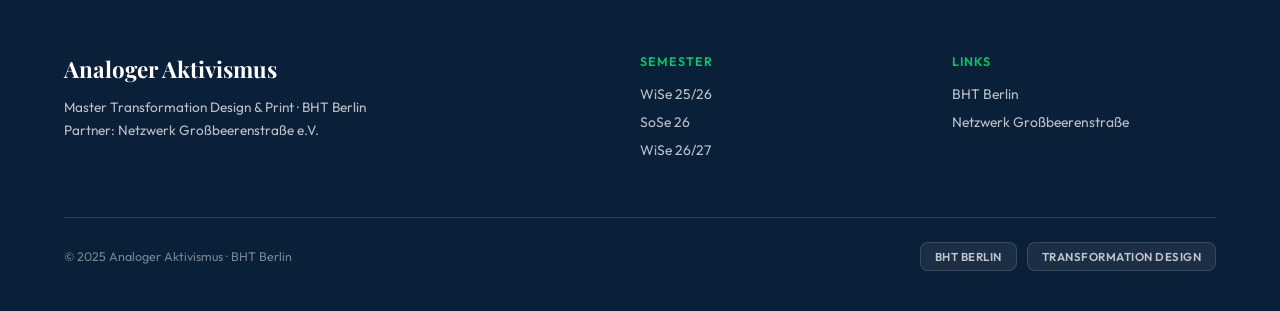
==== commit ebbac624: "Update index.html" ====
--- a/index.html
+++ b/index.html
@@ -23,18 +23,16 @@
             <div class="nav-sub">Transformation Design &amp; Print · BHT Berlin</div>
         </div>
     </div>
-    <!-- HAMBURGER BUTTON -->
     <button class="nav-toggle" id="navToggle" aria-label="Menü öffnen">
         <span></span><span></span><span></span>
     </button>
     <div class="nav-links" id="navLinks">
         <a href="index.html">Projekt</a>
         <a href="wise2526.html">WiSe 25/26</a>
-        <a href="sose26.html" class="active">SoSe 26</a>
+        <a href="sose26.html">SoSe 26</a>
         <a href="wise2627.html">WiSe 26/27</a>
     </div>
 </nav>
-
     <!-- Hero -->
     <div class="hero">
         <div class="hero-badge">
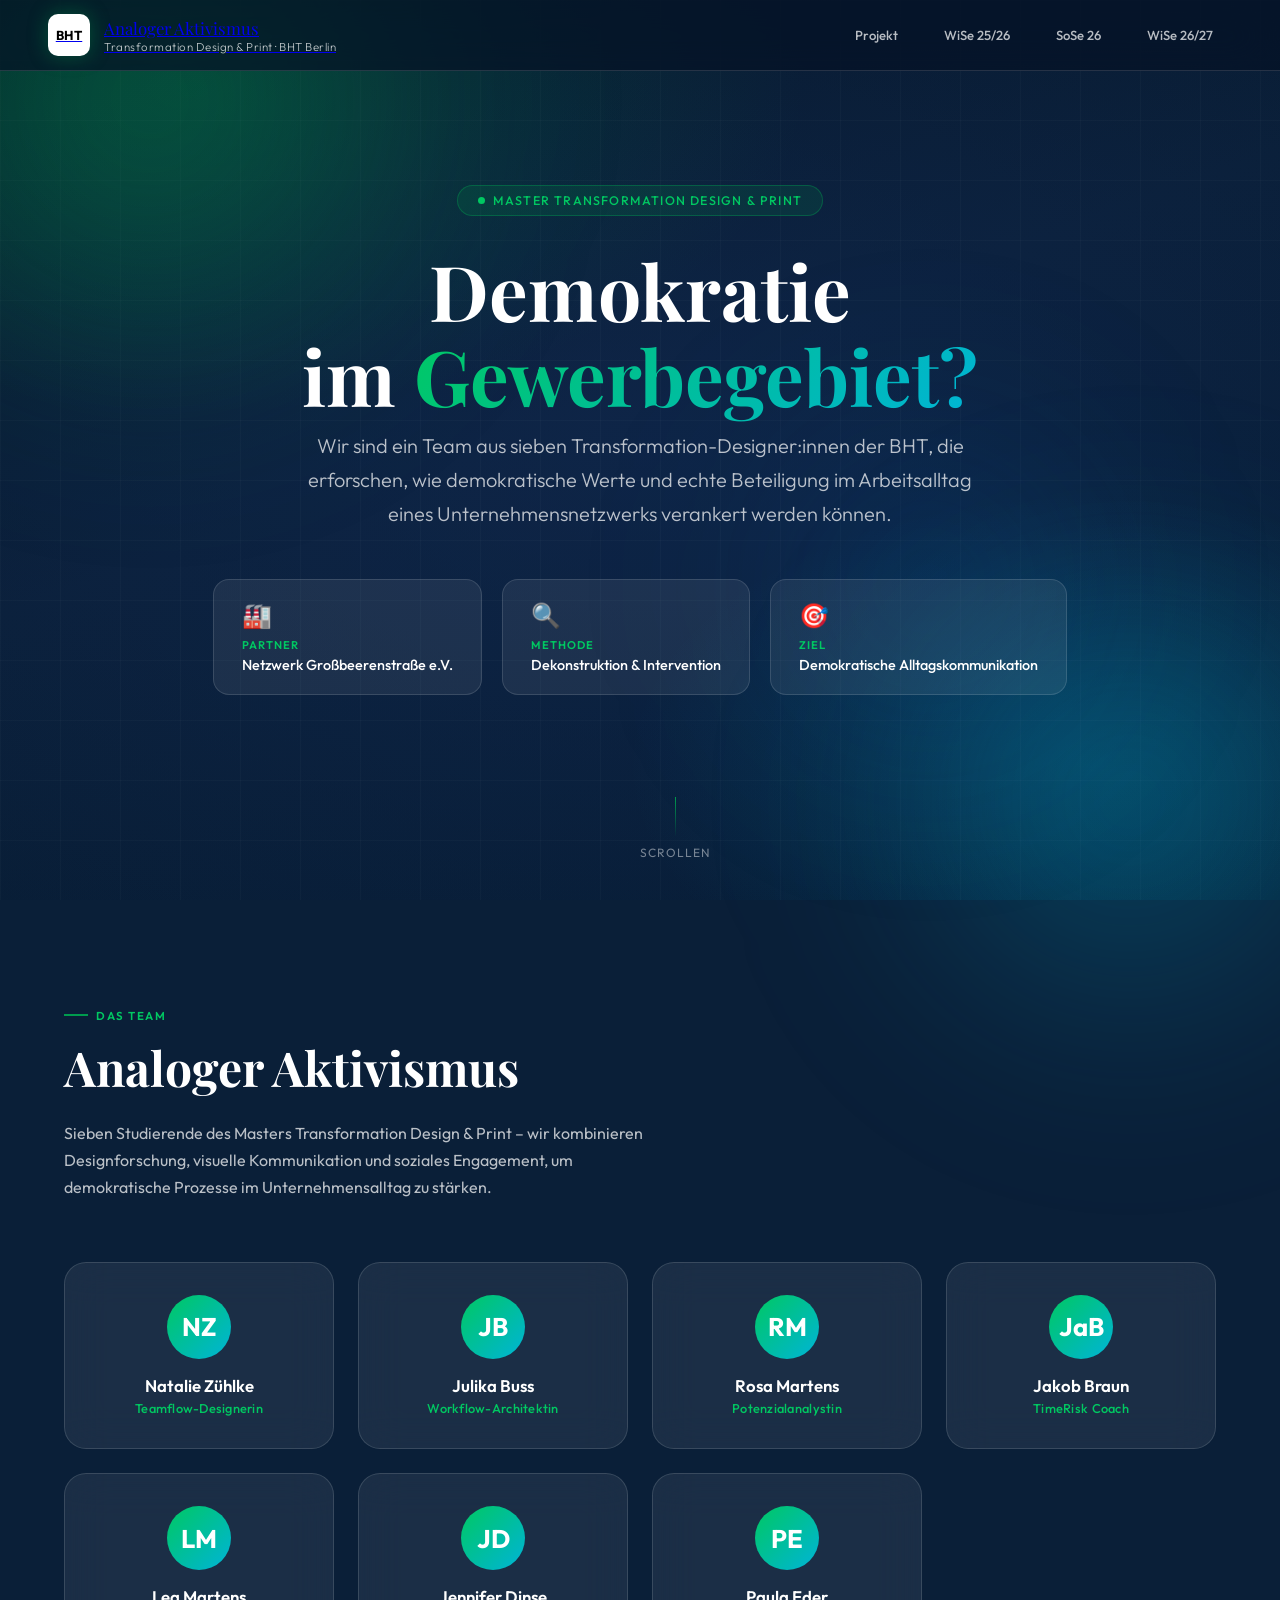
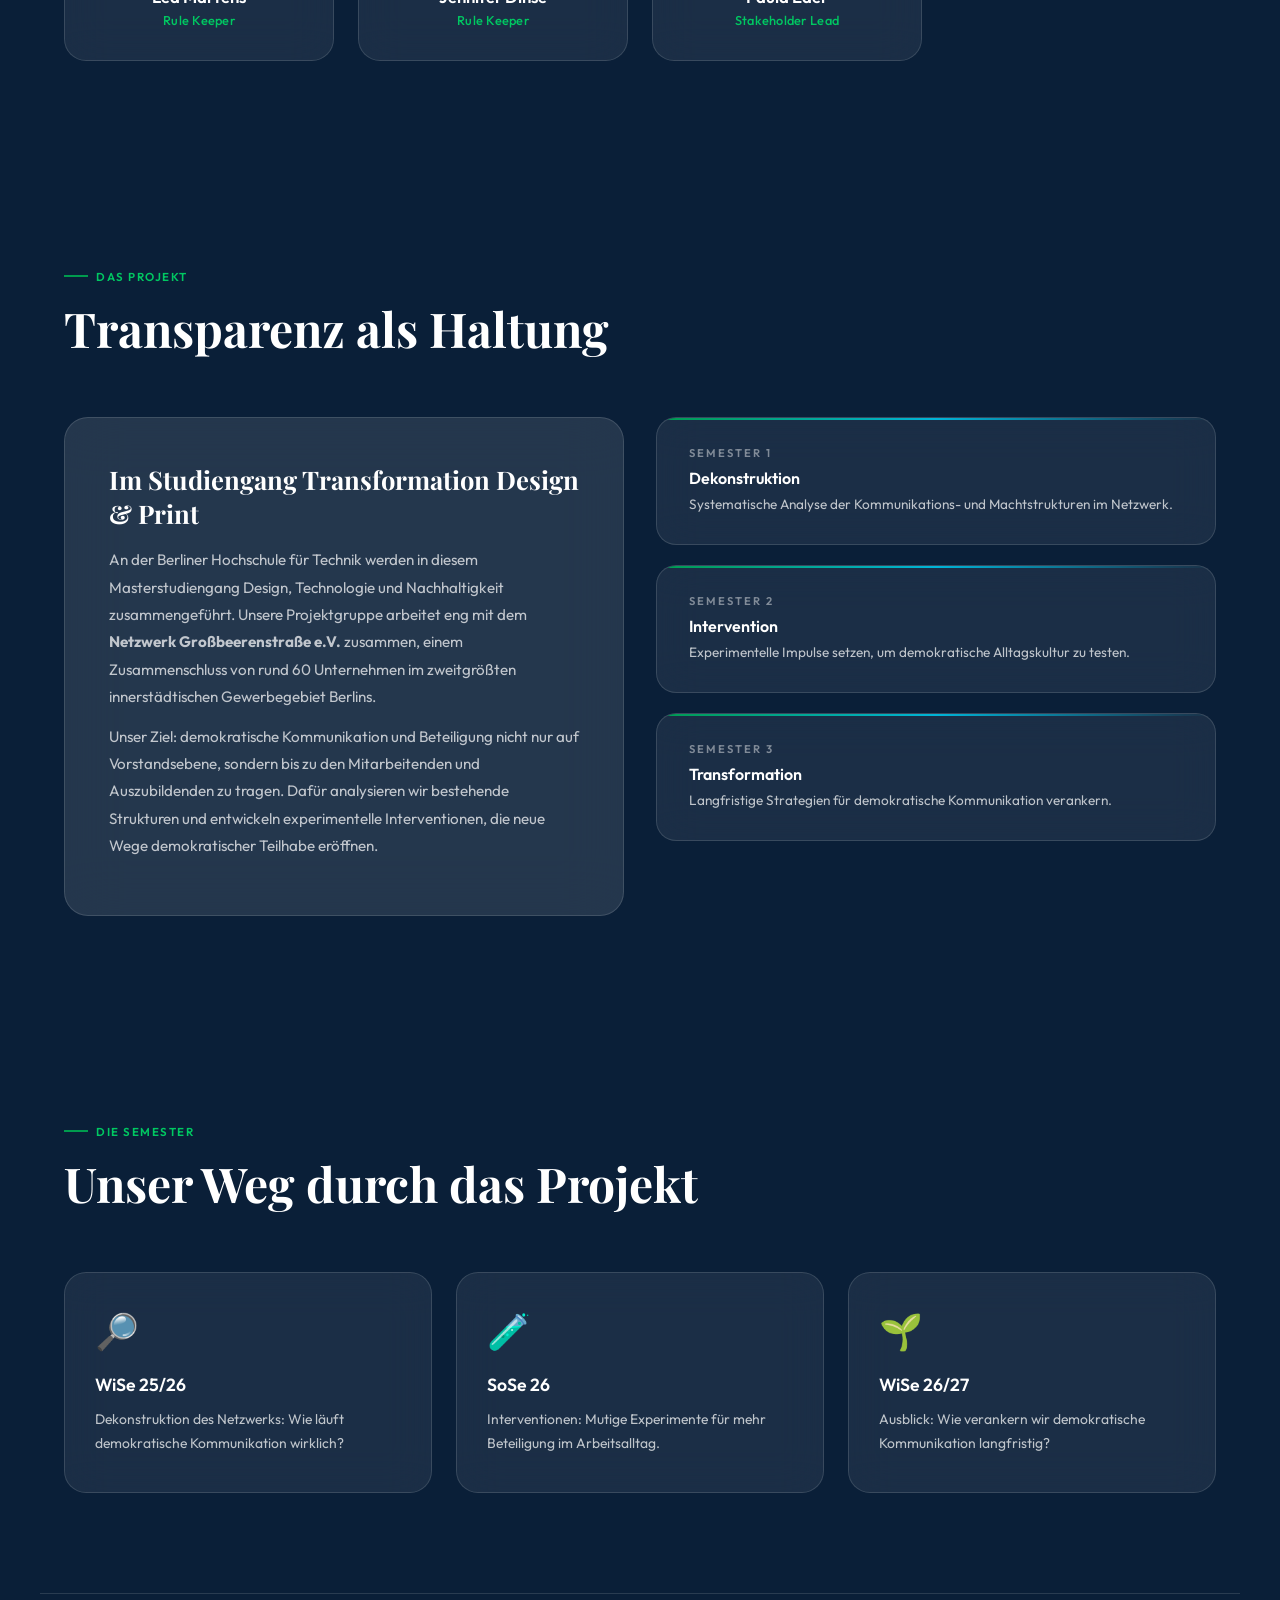
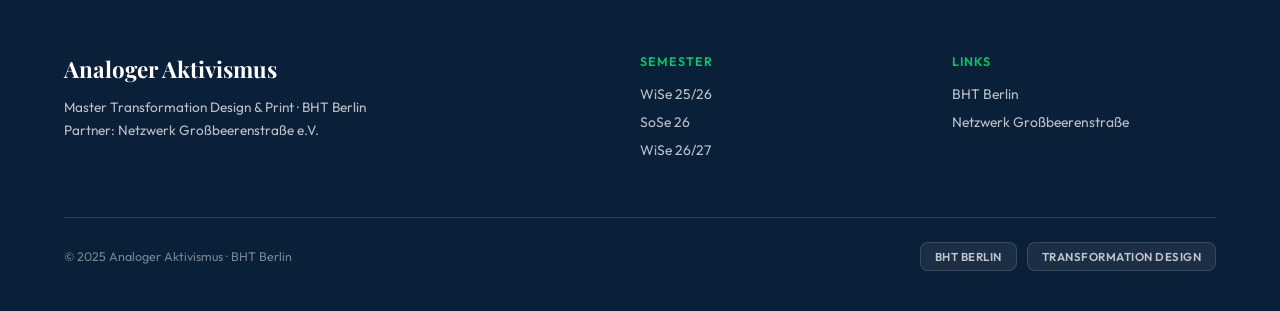
==== commit 75f1eca5: "Update index.html" ====
--- a/index.html
+++ b/index.html
@@ -16,13 +16,13 @@
 
     <!-- Navigation -->
     <nav>
-    <div class="nav-logo">
+    <a class="nav-logo" href="index.html">
         <div class="nav-logo-mark">BHT</div>
         <div>
             <div class="nav-title">Analoger Aktivismus</div>
             <div class="nav-sub">Transformation Design &amp; Print · BHT Berlin</div>
         </div>
-    </div>
+    </a>
     <button class="nav-toggle" id="navToggle" aria-label="Menü öffnen">
         <span></span><span></span><span></span>
     </button>
--- a/style.css
+++ b/style.css
@@ -206,7 +206,7 @@
     box-shadow: 0 6px 28px rgba(0, 155, 78, 0.5);
 }
 
-/* Hamburger-Button */
+/* ── HAMBURGER BUTTON ── */
 .nav-toggle {
     display: none;
     background: none;
@@ -215,7 +215,7 @@
     flex-direction: column;
     gap: 5px;
     padding: 6px;
-    z-index: 210;
+    z-index: 250;
 }
 .nav-toggle span {
     display: block;
@@ -225,7 +225,6 @@
     border-radius: 2px;
     transition: all 0.3s ease;
 }
-/* Hamburger-Animation zu X */
 .nav-toggle.active span:nth-child(1) {
     transform: translateY(7px) rotate(45deg);
 }
@@ -1001,9 +1000,11 @@
         transition: transform 0.35s cubic-bezier(0.4, 0, 0.2, 1);
         display: flex;
         border-left: 1px solid var(--border);
+        pointer-events: none;   /* ← Fix: Klicks durchlassen, wenn Menü geschlossen */
     }
     .nav-links.open {
         transform: translateX(0);
+        pointer-events: auto;   /* ← Klicks im Menü wieder erlauben */
     }
     .nav-toggle {
         display: flex;
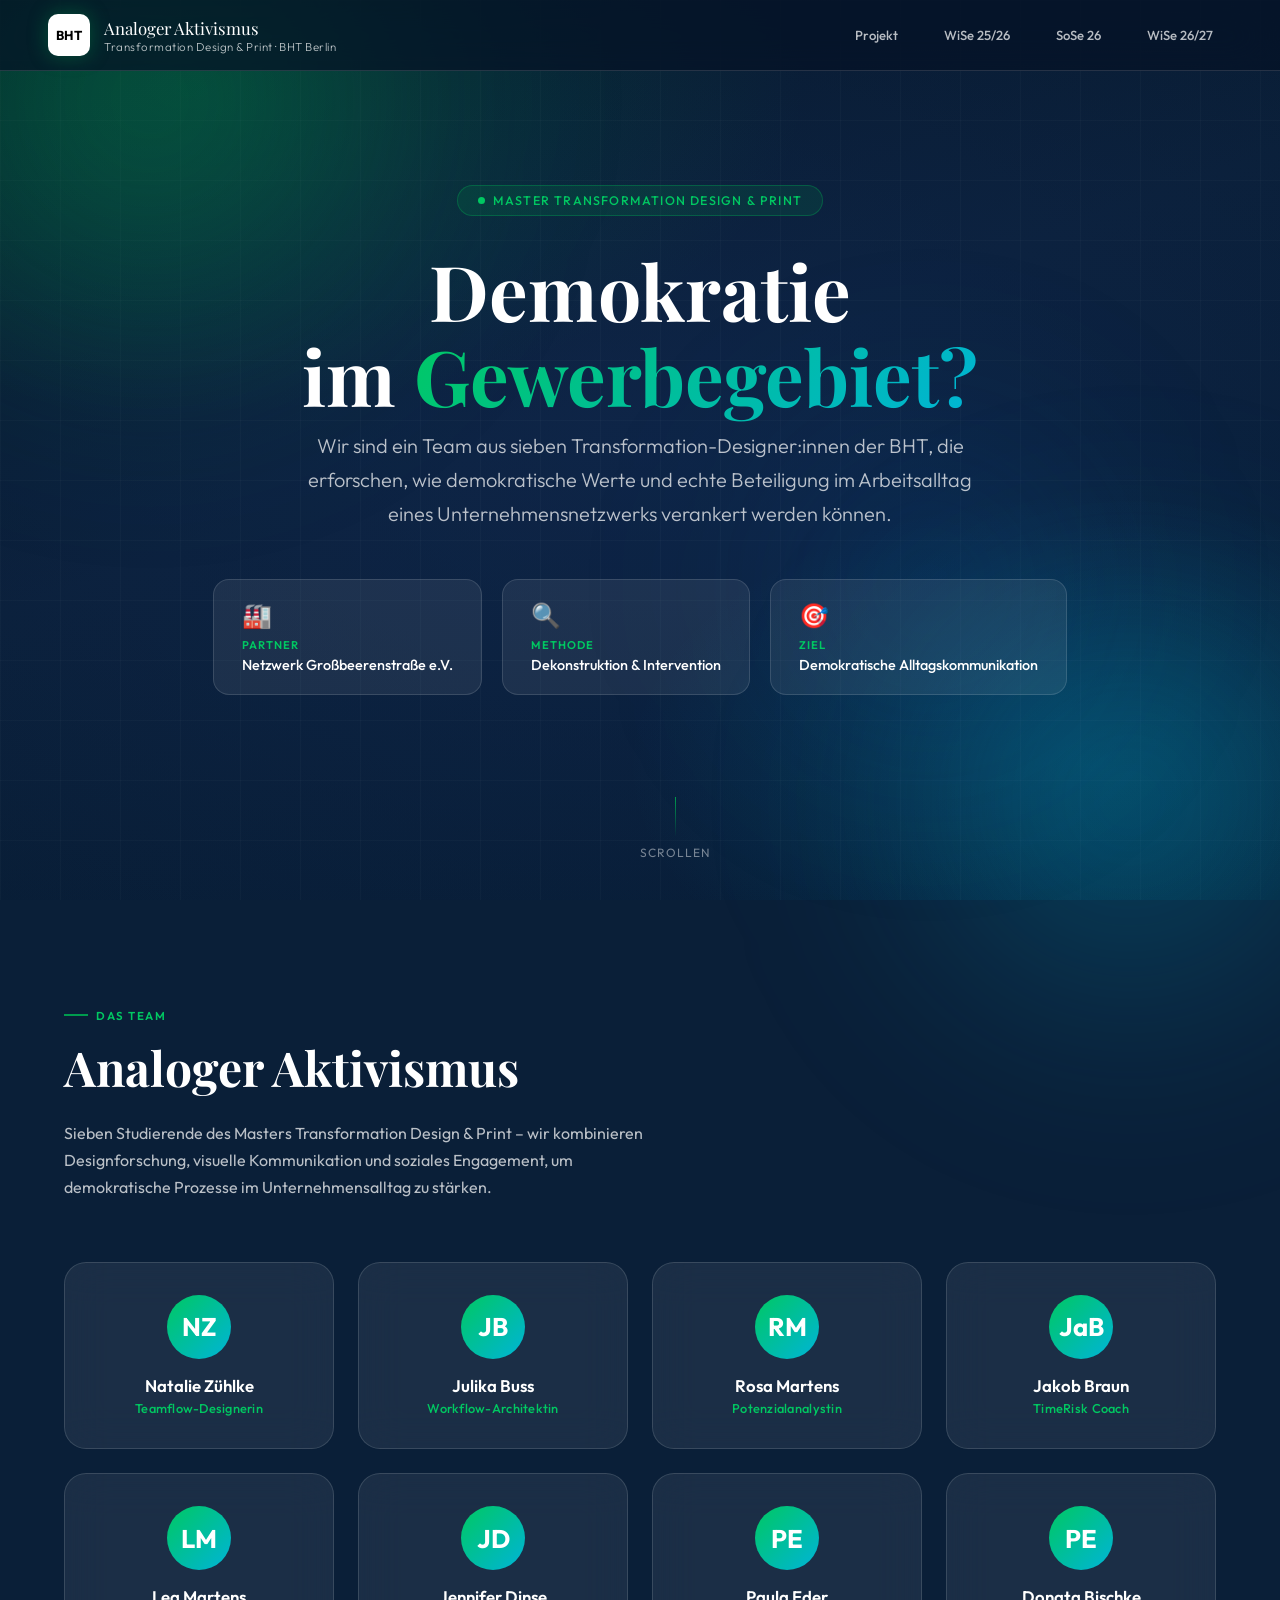
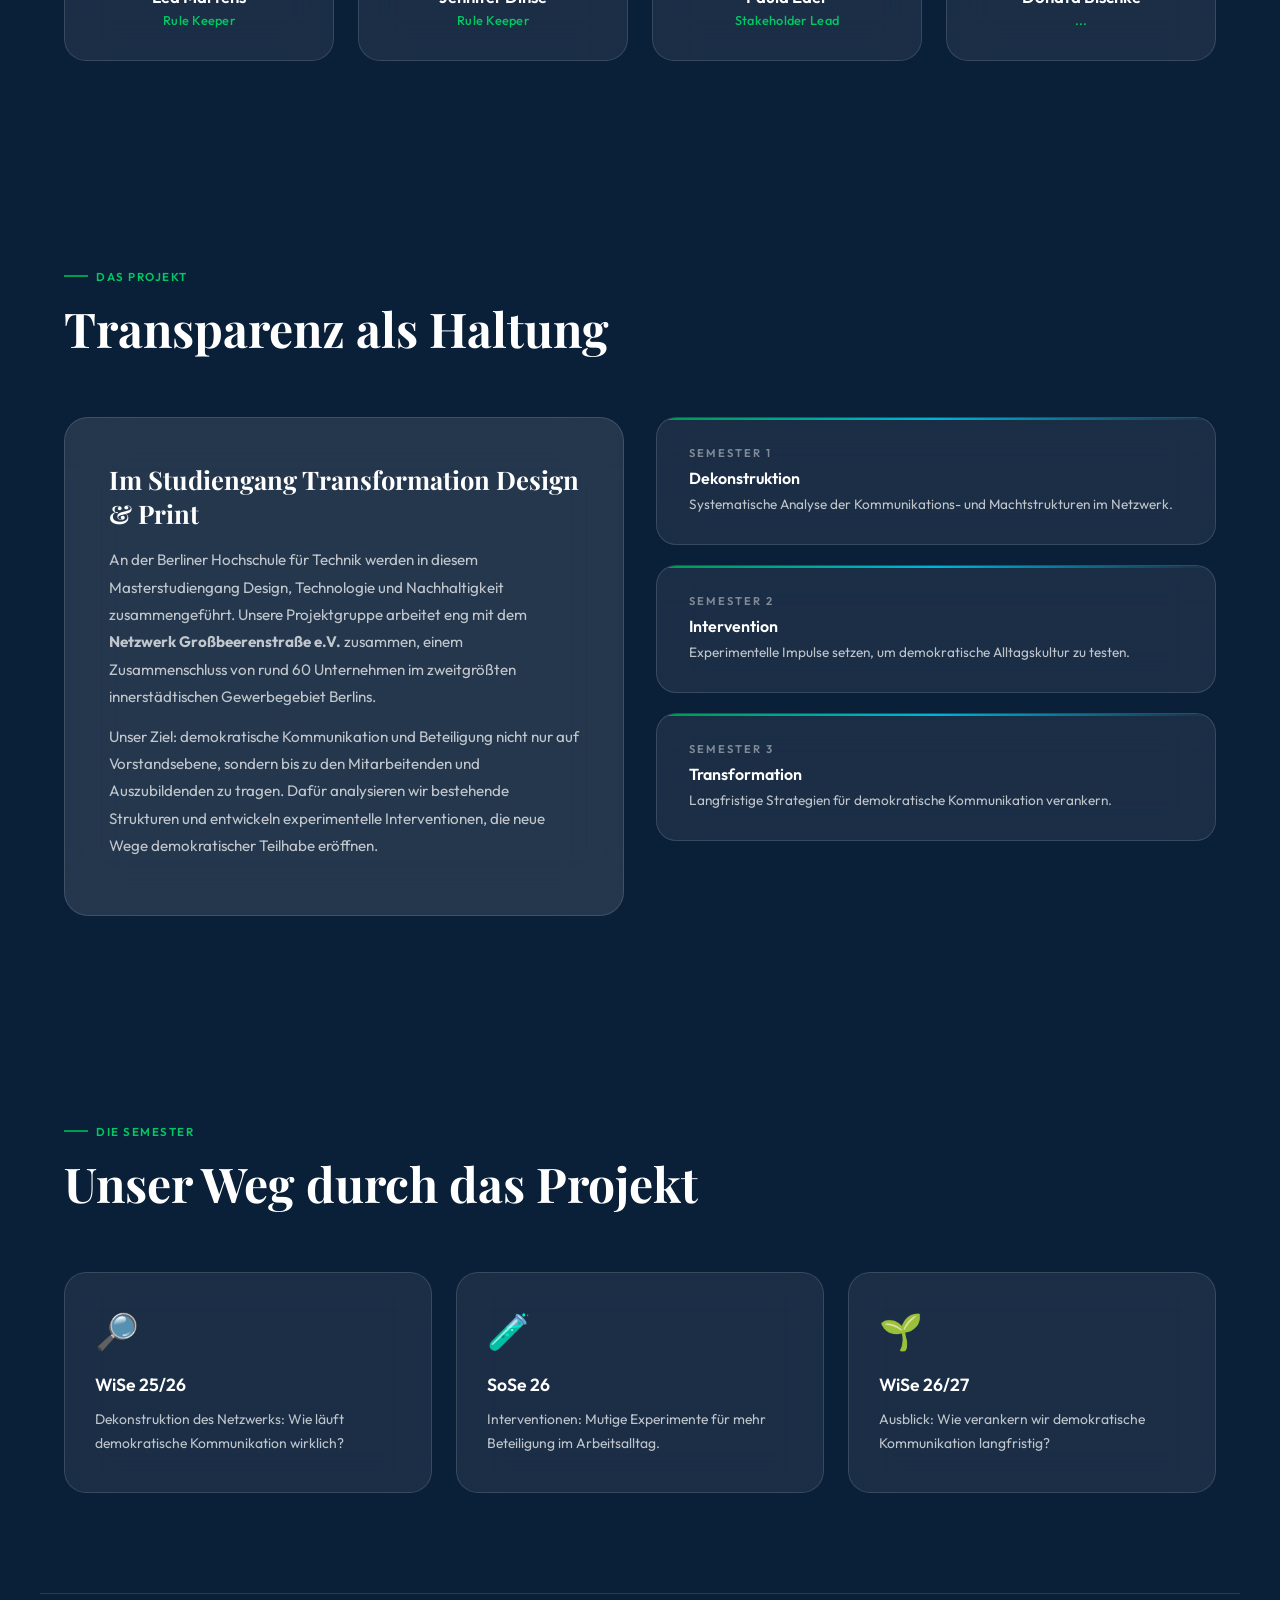
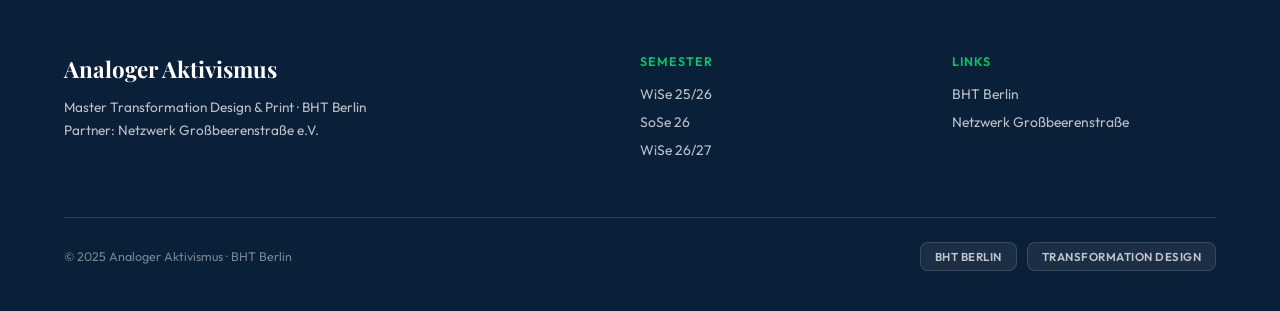
==== commit e21fe59a: "Update index.html" ====
--- a/index.html
+++ b/index.html
@@ -112,6 +112,11 @@
                 <div class="avatar">PE</div>
                 <h3>Paula Eder</h3>
                 <p class="role">Stakeholder Lead</p>
+            </div>
+            <div class="team-card reveal">
+                <div class="avatar">PE</div>
+                <h3>Donata Bischke</h3>
+                <p class="role">...</p>
             </div>
         </div>
     </section>
--- a/style.css
+++ b/style.css
@@ -142,6 +142,8 @@
     align-items: center;
     gap: 14px;
     z-index: 210;
+    text-decoration: none;
+    color: inherit;
 }
 .nav-logo-mark {
     width: 42px;
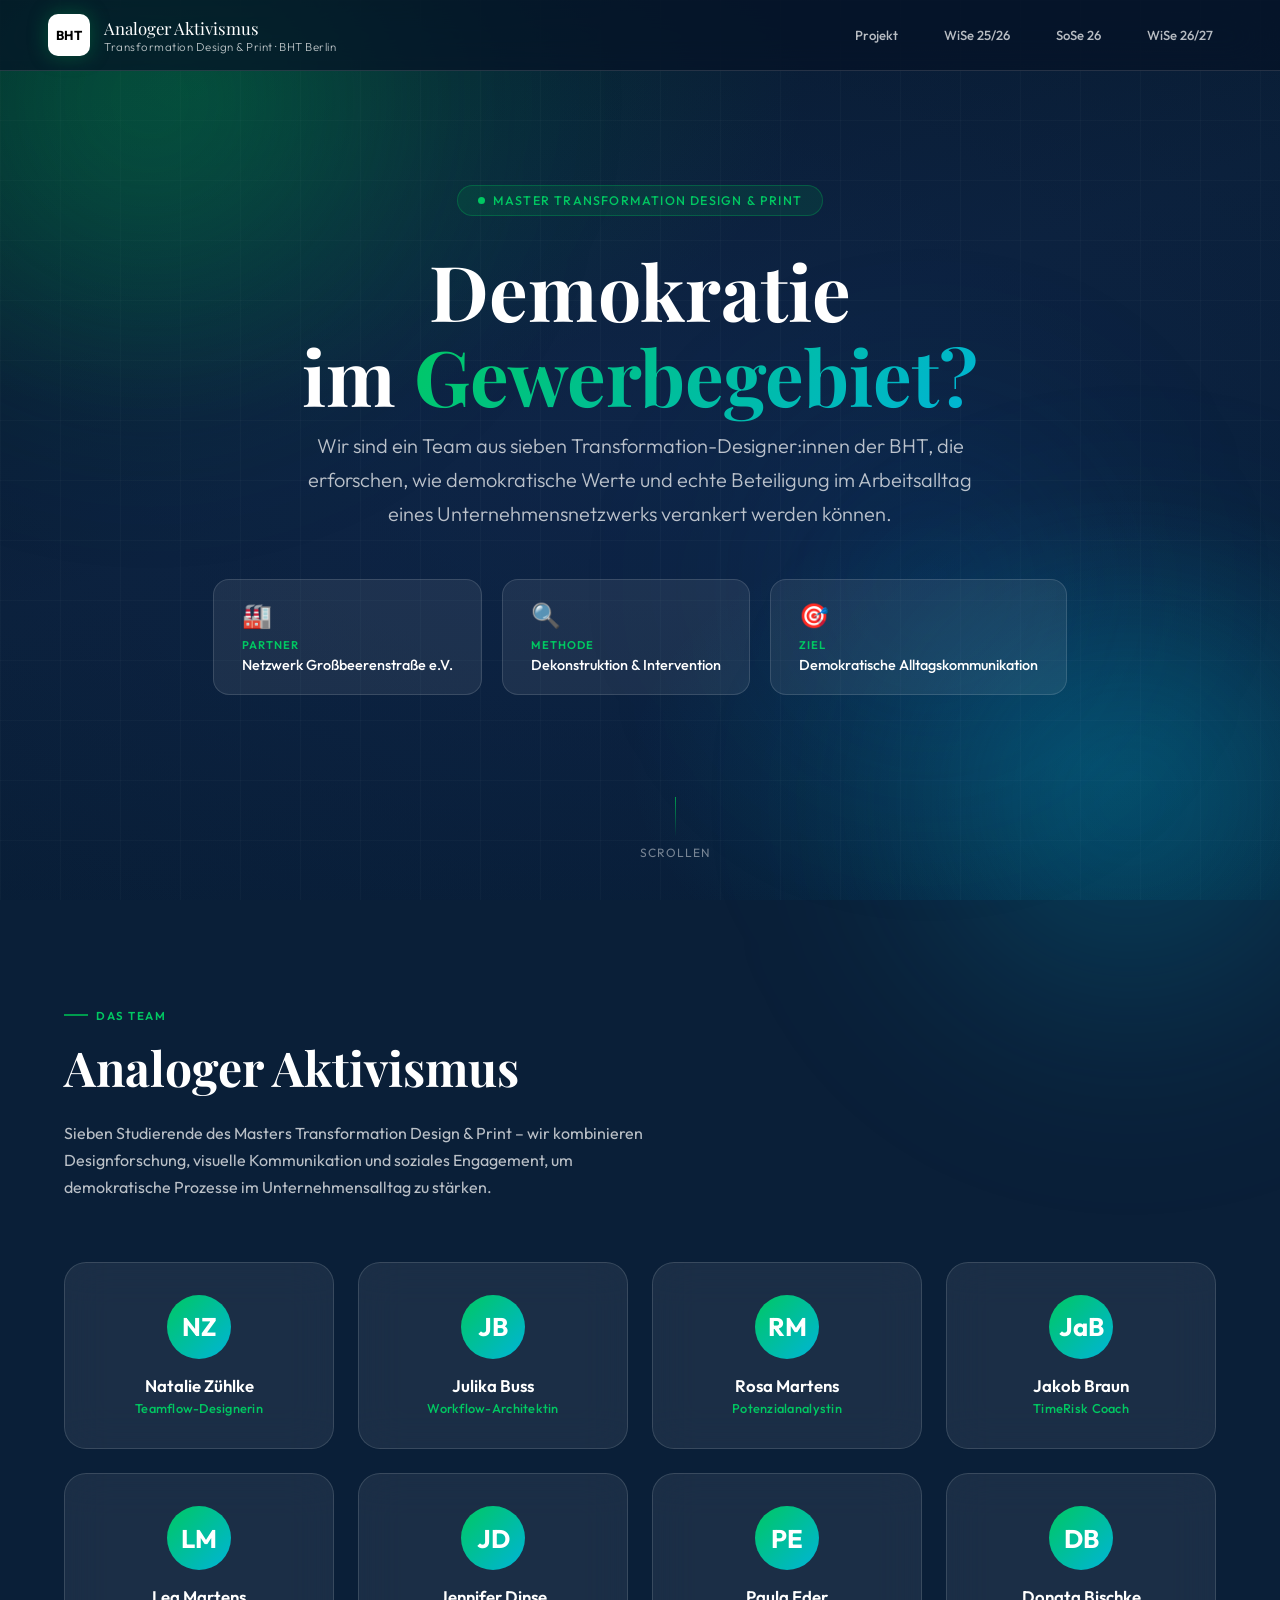
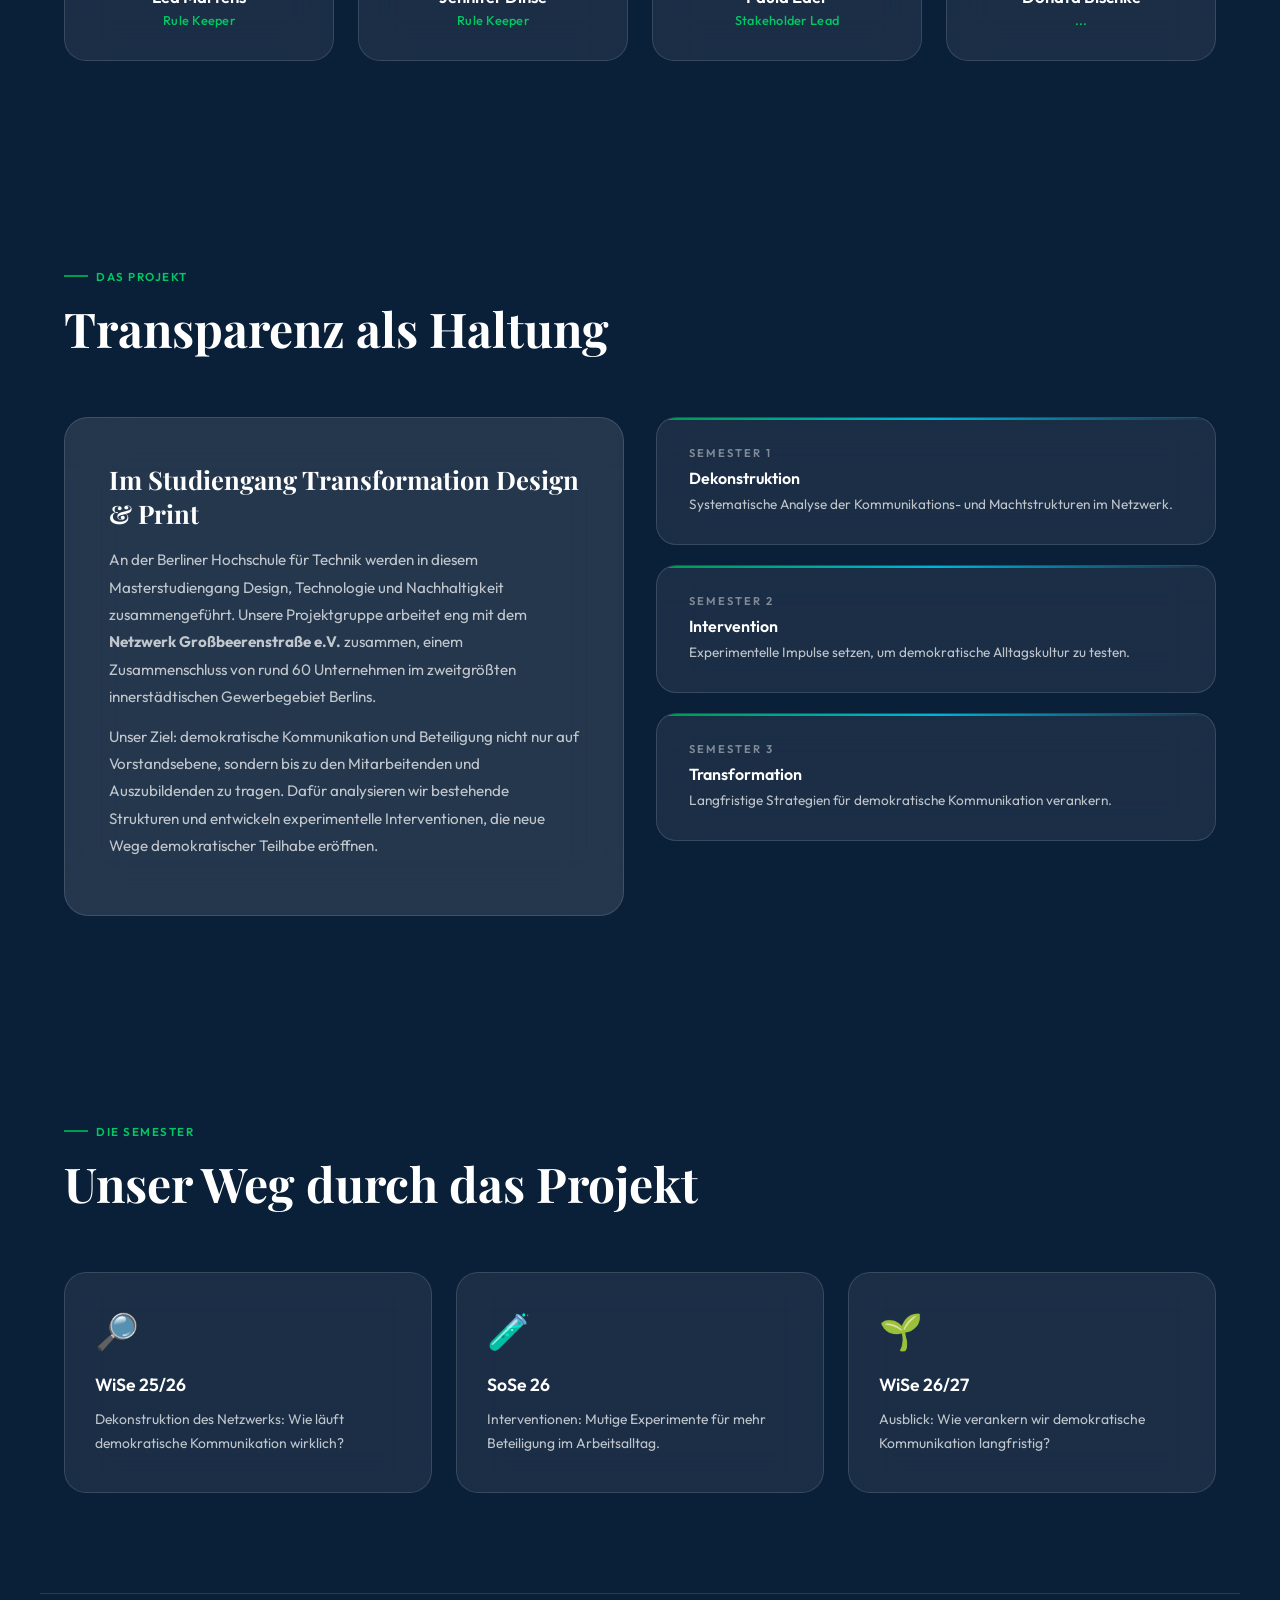
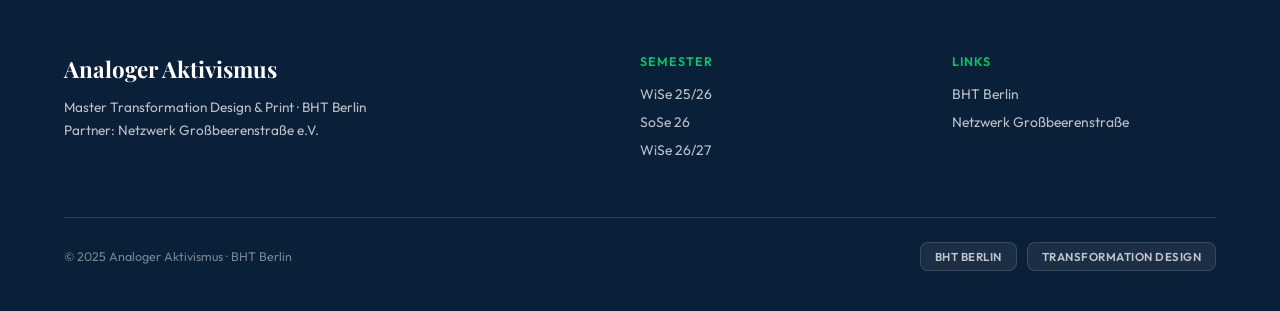
==== commit 9670c4ca: "Update index.html" ====
--- a/index.html
+++ b/index.html
@@ -114,7 +114,7 @@
                 <p class="role">Stakeholder Lead</p>
             </div>
             <div class="team-card reveal">
-                <div class="avatar">PE</div>
+                <div class="avatar">DB</div>
                 <h3>Donata Bischke</h3>
                 <p class="role">...</p>
             </div>
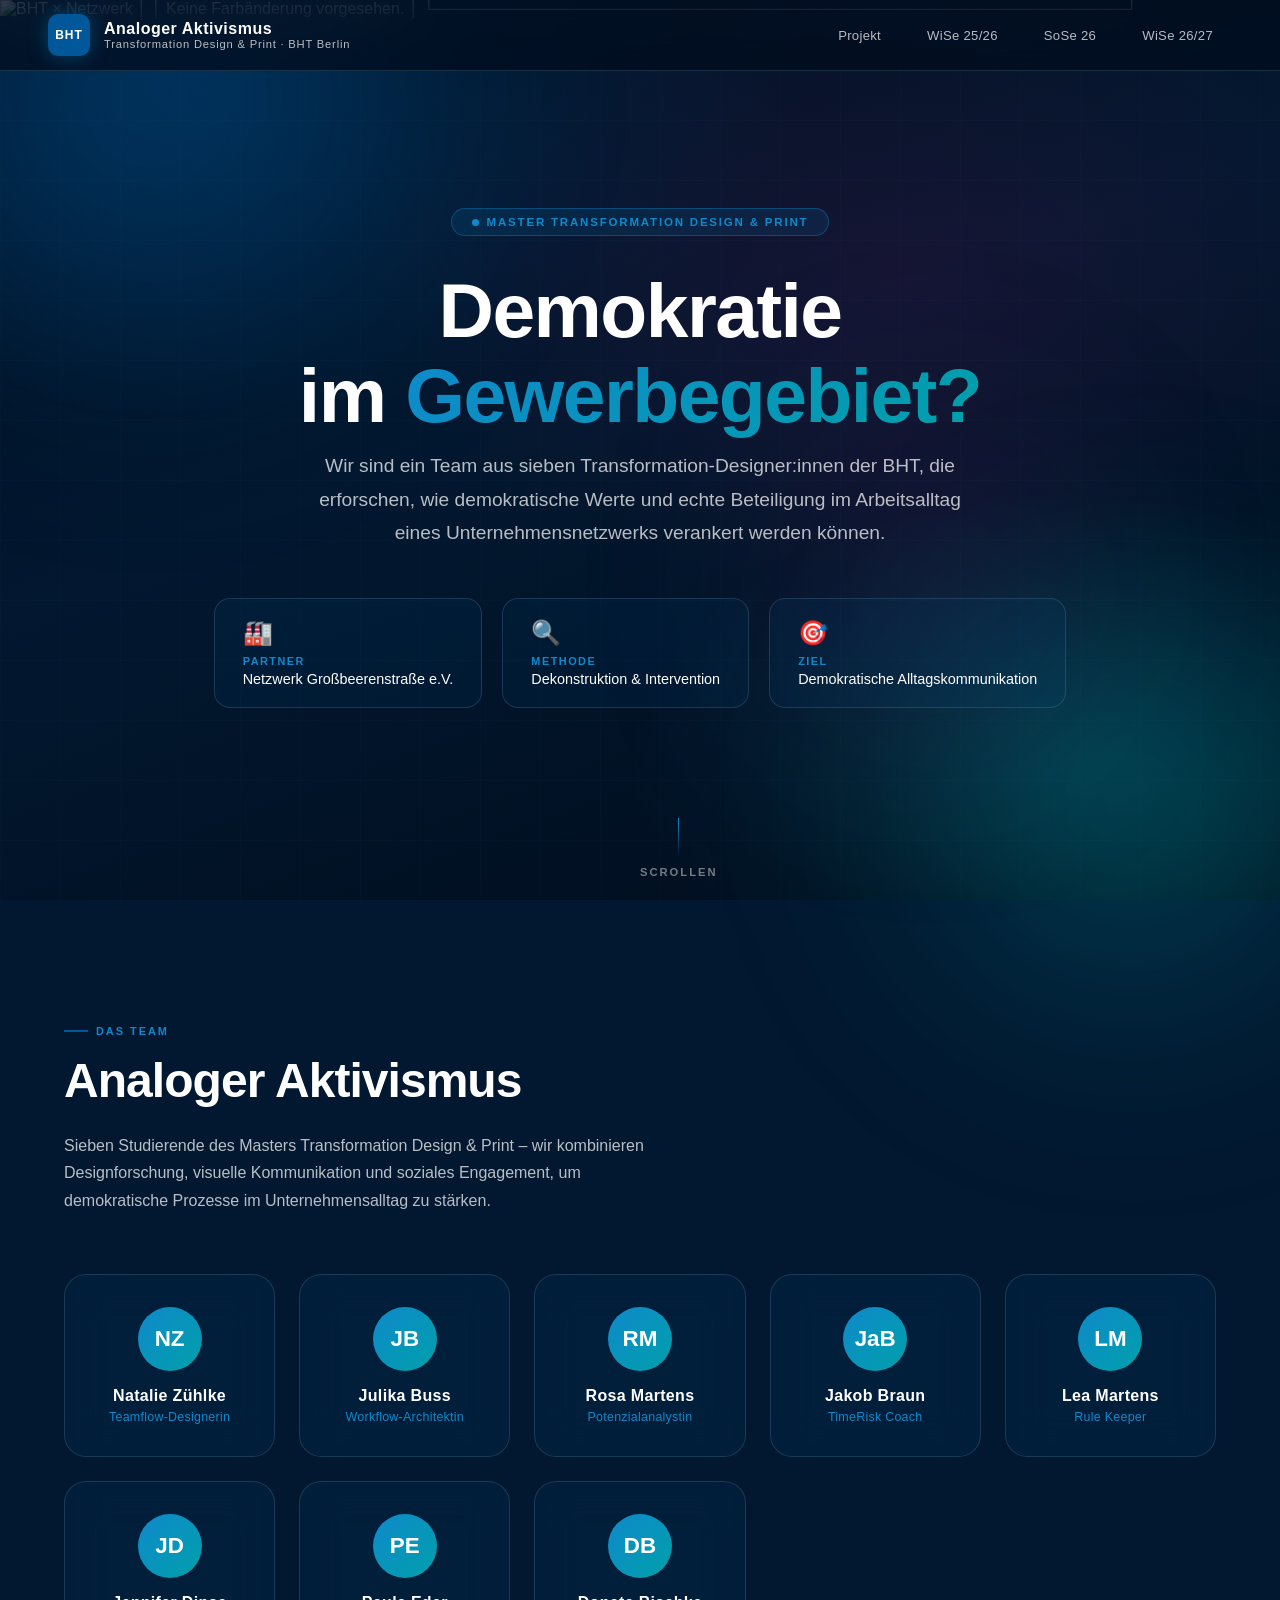
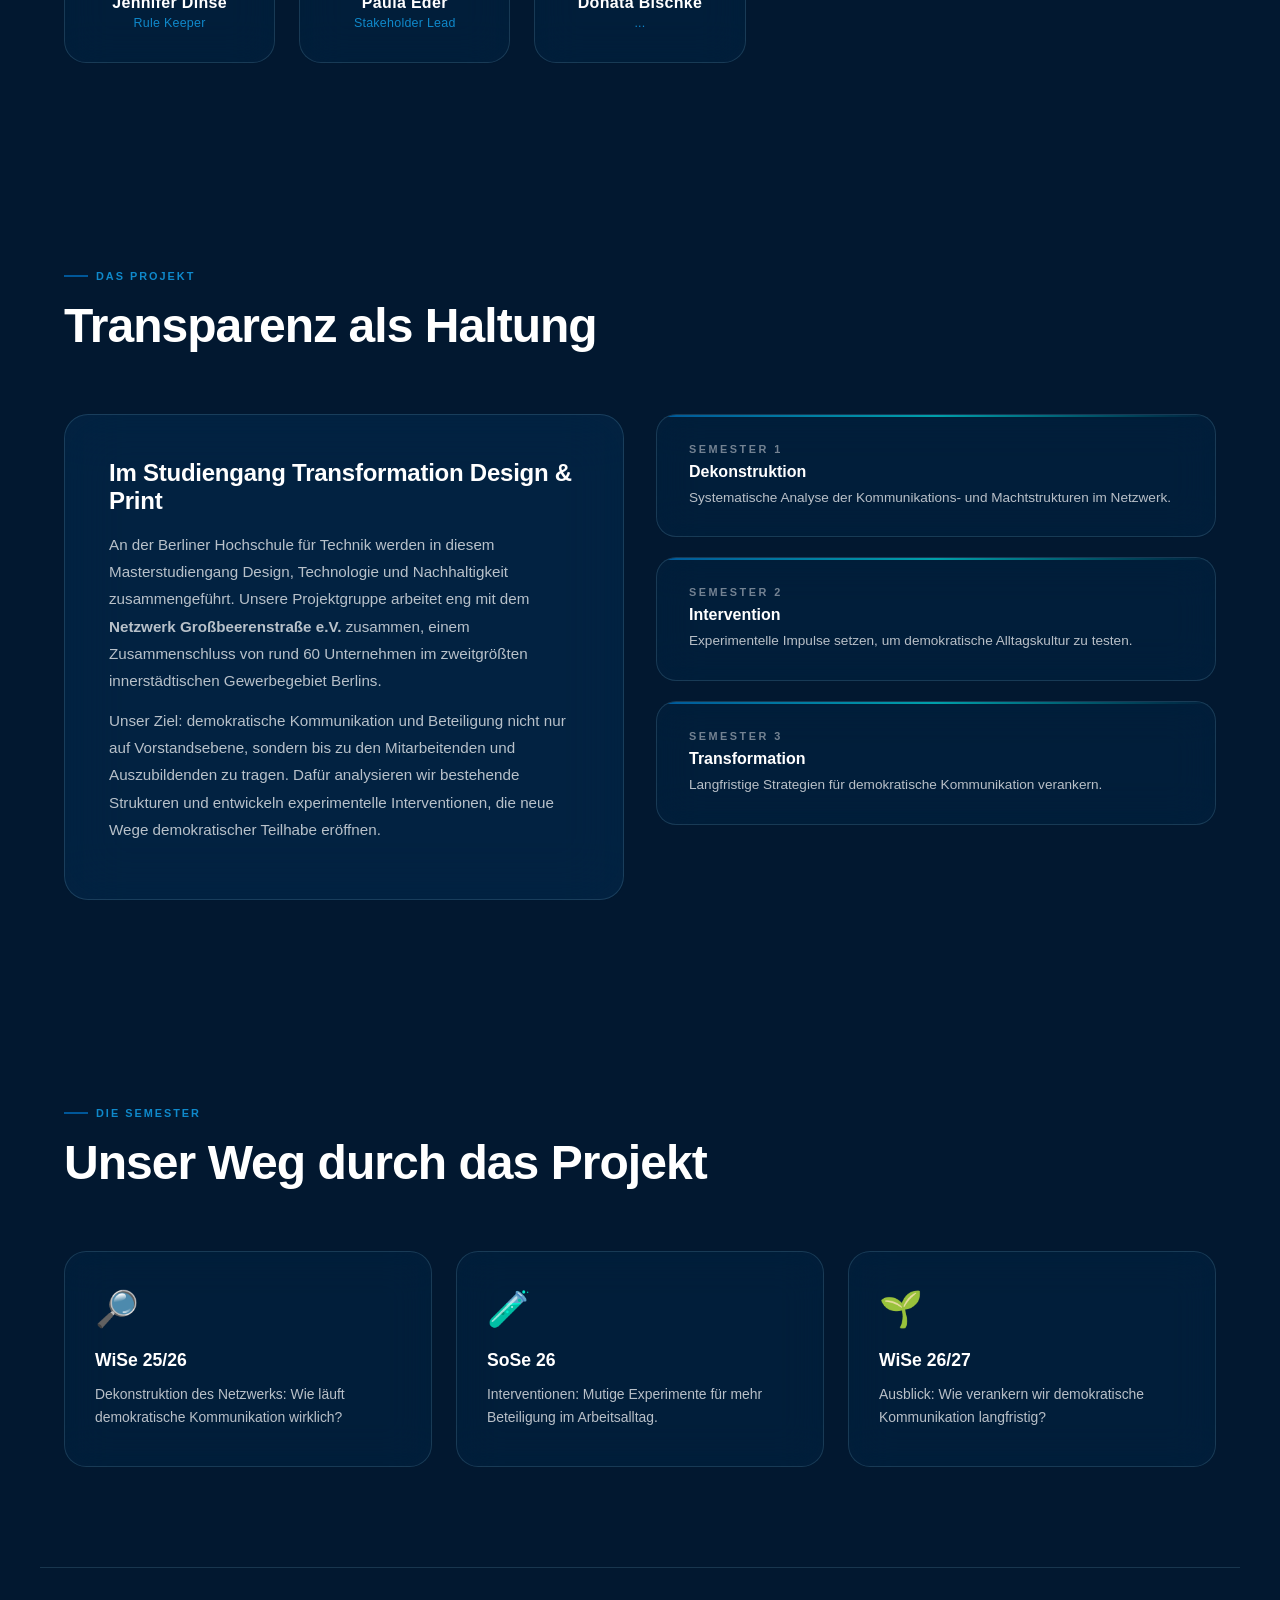
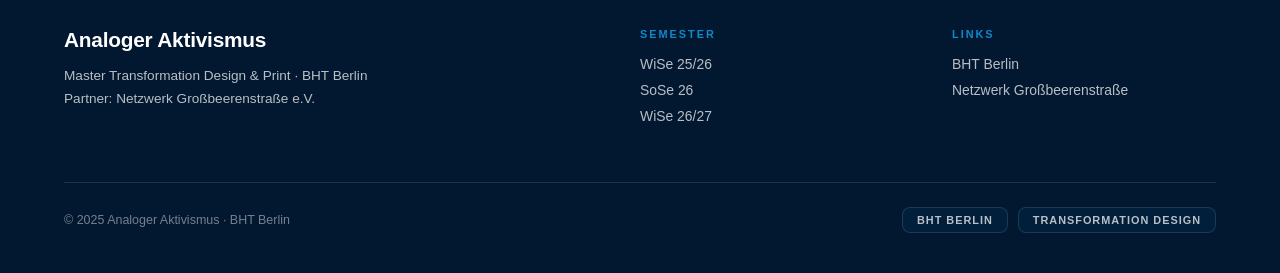
==== commit 18661766: "Update index.html" ====
--- a/index.html
+++ b/index.html
@@ -8,6 +8,129 @@
     <link rel="stylesheet" href="style.css">
 </head>
 <body>
+    
+   <svg xmlns="http://www.w3.org/2000/svg" style="display:none" aria-hidden="true">
+
+     ┌─────────────────────────────────────────────────────────────┐
+     │  KATEGORIE 1: KÖPFE (Kopfsilhouetten / Head Silhouettes)   │
+     │  Gefüllte Flächen · fill: currentColor                     │
+     │  IDs: kopf-07 bis kopf-13                                  │
+     └─────────────────────────────────────────────────────────────┘
+
+     <symbol id="kopf-07" viewBox="0 0 129.54 151.81">
+       <path fill="currentColor" d="M129.47,78.24c.4-5.03-.78-12.63-4.33-13.68-2.19-.65-4.78,1.36-6.57,3.16.96-22.28,2.53-28.28-1.68-37.46-2.86-6.22-6.64-10.11-8.97-12.47C92.68,2.35,64.32-5.9,40.1,4.93c-4.17,1.86-18.31,8.19-25.33,22.61-5.09,10.44-4.7,21.54-3.65,40.34-1.79-1.84-4.46-3.98-6.72-3.31-3.55,1.05-4.73,8.66-4.33,13.68.3,3.81,1.33,3.91,1.73,8.49.54,6.19-1.18,7.9.17,10.39,1.71,3.14,6.99,5.07,10.8,3.99-.55,11.25-2.44,13.75-.74,19.96,5.82,21.26,38.05,28.67,40.54,29.23,13.56,3.07,25.08.78,31.57-1.17,3.39-1.02,28.96-8.7,34.3-27.67,1.17-4.16.09-4.31-.36-20.1,3.62.38,7.96-1.45,9.48-4.24,1.36-2.49-.36-4.21.17-10.39.4-4.58,1.43-4.67,1.73-8.49"/>
+     </symbol>
+
+     <symbol id="kopf-08" viewBox="0 0 130.7 148.24">
+       <path fill="currentColor" d="M129.97,78.27c-.94-4.18-2.48-5.6-3.52-6.26-1.39-.88-3.01-1.08-4.61-.93,7.87-25.32,8.2-32.68,4.9-40.25-6.74-15.5-24.07-21.41-35.83-25.41-7.86-2.68-34.58-11.78-59.99,2.08-5.51,3.01-16.66,9.09-22.5,21.66-2.47,5.32-4.42,12.75,1.97,39.39-2.15-.62-4.57-.8-6.56.42-3.15,1.94-3.52,6.37-3.75,9.06-.54,6.43.95,20.01,10.31,22.5,2.74.73,5.81.41,8.54-.71,5.53,18.89,9.59,29.47,16.15,35.16,13.03,11.31,34.49,17.45,53.32,10,8.66-3.43,14.53-16.4,22.49-40.04,3.11,1.19,6.64,1.39,9.65.42,10.23-3.3,11.21-19.04,9.41-27.08"/>
+     </symbol>
+
+     <symbol id="kopf-09" viewBox="0 0 112.17 169.53">
+       <path fill="currentColor" d="M110.52,81.9c-1.46-.87-3.56-.16-5.36.81,3.59-26.34,2.48-56.66-19.38-72.44-18.22-13.15-48.06-14.17-65.49-.13C4.2,23.09,3.65,44.86,7.17,77.83c-1.95-1.09-4.23-1.88-5.83-.96-2.35,1.36-1.28,5.3.67,24.45.92,9.05,1.18,13.02,4.02,14.4,1.72.84,3.89.47,5.78-.39,3.48,24.58,8.32,43.77,24.05,51.21,15.63,7.39,32.91-1.14,34.36-1.88,17.86-9.14,23.44-28.83,27.75-46.53,1.23.75,2.72,1.3,4.18.94,2.16-.53,3.82-2.91,6.36-13.4,3.19-13.15,5.3-21.82,2.01-23.78"/>
+     </symbol>
+
+     <symbol id="kopf-10" viewBox="0 0 111.75 146.28">
+       <path fill="currentColor" d="M4.64,40.33C6.79,34.84,18.03,6.11,44.49.82c26.01-5.21,50.73,15.43,60.95,35.83,13.46,26.87,1.99,53.78-3.35,66.31-4.47,10.48-15.22,35.71-39.18,41.86-3.06.79-11.56,2.86-21.43,0C15.43,137.29,6.92,103.34,3.97,91.57c-2.9-11.58-7.57-30.19.67-51.24"/>
+     </symbol>
+
+     <symbol id="kopf-11" viewBox="0 0 133.96 146.28">
+       <path fill="currentColor" d="M130.13,64.89c-1.87-1.06-4.06-.86-5.81-.39.1-8.86-1.54-18.35-6.29-27.84C107.81,16.24,83.09-4.39,57.08.82,30.62,6.11,19.38,34.84,17.23,40.33c-2.87,7.34-4.17,14.38-4.53,20.93-.01,0-.02-.01-.03-.02-.71-.37-5.34-2.75-8.83-.78-5.88,3.32-3.37,16.11-2.86,18.71.76,3.87,2.81,14.28,8.83,15.33,2.47.43,4.93-.83,6.87-2.47,3.05,12.16,11.67,45.35,37.39,52.79,9.88,2.86,18.38.79,21.43,0,23.96-6.15,34.72-31.38,39.18-41.86.79-1.85,1.71-4.02,2.67-6.45,1.93,1.61,4.36,2.84,6.81,2.42,6.03-1.05,8.07-11.46,8.83-15.33.51-2.6,3.02-15.39-2.86-18.71"/>
+     </symbol>
+
+     <symbol id="kopf-12" viewBox="0 0 125.47 165.64">
+       <path fill="currentColor" d="M0,58.15c.42-5.99,2.5-24.51,17.19-39.74C39.38-4.59,70.85.1,76.13.99c1.91.32,37.57,6.87,47.78,33.49,1.63,4.26,1.8,6.9,1.34,28.13-1.17,54.56-2.71,59.47-4.91,64.3-2.37,5.18-11.64,24.64-33.94,33.94-4.06,1.69-24.93,9.87-47.78,0-1.22-.53-22.88-10.27-32.15-33.04-3-7.38-3.83-20.5-5.36-46.44-.57-9.71-.91-17.74-1.12-23.22"/>
+     </symbol>
+
+     <symbol id="kopf-13" viewBox="0 0 109.2 151.81">
+       <path fill="currentColor" d="M4.3,27.53C11.33,13.11,25.47,6.79,29.64,4.93c24.22-10.83,52.58-2.58,67.82,12.86,2.33,2.36,6.11,6.25,8.96,12.47,4.41,9.59,2.49,15.7,1.56,40.54-.37,9.73-.68,18.2-.39,29.62.43,16.75,1.58,16.8.39,21.05-5.34,18.98-30.91,26.65-34.3,27.67-6.49,1.95-18.01,4.24-31.57,1.17-2.49-.56-34.71-7.97-40.54-29.23-2.17-7.94,1.52-9.81.78-31.57-.32-9.37-1.02-9.59-1.56-19.1-1.15-20.36-1.8-31.98,3.51-42.87"/>
+     </symbol>
+
+     ┌─────────────────────────────────────────────────────────────┐
+     │  KATEGORIE 2: SPRECHBLASEN (Speech Bubbles)               │
+     │  Konturlinie · stroke: currentColor · fill: none          │
+     │  IDs: sprechblase-26 bis sprechblase-30                   │
+     └─────────────────────────────────────────────────────────────┘
+
+     <symbol id="sprechblase-26" viewBox="0 0 330.77 210.51">
+       <path fill="none" stroke="currentColor" stroke-width="3.3" stroke-miterlimit="10"
+         d="M5.72,153.78c14.55,1.37,27.9.06,39.4-5.35,0,0,15.62,9.81,49.37,20.14,33.75,10.34,86.75,5.3,86.75,5.3,5.56,9.06,6.76,19.82,5.73,31.47,8.31-10.15,13.36-20.85,15.04-32.13,0,0,48.5-2.81,78.35-17.63,29.85-14.82,54.92-44.28,47.4-78.76-7.52-34.48-34.81-49.5-64.28-60.4-72.08-26.65-147.78-10.9-176.79-1.53S19.35,44.58,16.48,76.14c-2.86,31.56,17.18,54.21,17.18,54.21-3.79,8.24-13.66,16-27.94,23.43Z"/>
+     </symbol>
+
+     <symbol id="sprechblase-27" viewBox="0 0 316.79 157.39">
+       <path fill="none" stroke="currentColor" stroke-width="3.3" stroke-miterlimit="10"
+         d="M283.03,125.32s21.73-17.76,29.33-37.54c7.49-19.52-.62-41.04-18.6-57.89-17.98-16.85-52.25-22.79-81.97-24.97C182.07,2.74,120.72-.07,88.14,3.02c-32.58,3.09-55.58,13.56-67.21,24.62C9.3,38.7-.33,56,2,76.32c3.35,29.21,23.71,43.25,40.52,51.93,16.81,8.68,36.04,15.75,101.05,15.1,62.88-.62,113.5-7.04,113.5-7.04,14.74,13.81,31.26,19.1,48.83,19.36-12.89-10.06-22.71-20.15-22.88-30.35Z"/>
+     </symbol>
+
+     <symbol id="sprechblase-28" viewBox="0 0 314.94 197.79">
+       <path fill="none" stroke="currentColor" stroke-width="3.3" stroke-miterlimit="10"
+         d="M80.76,157.68s49.93,3.46,77.39,4.15c27.46.69,71.76-2.99,93.49-8.74,21.73-5.75,53.61-23.91,59.82-51.05,6.21-27.13-3.9-53.52-22.49-68.84-18.59-15.32-49.15-30-102.65-31.4-53.49-1.4-95.28,6.65-120.12,14.93-24.84,8.28-49.43,26.44-56.84,42.54s-14.09,47.6,3.11,68.75c17.19,21.15,38.91,28.27,38.91,28.27,5.07,16.36,13.62,28.22,24.36,37.25-2.69-14.38-2.16-27,5.01-35.87Z"/>
+     </symbol>
+
+     <symbol id="sprechblase-29" viewBox="0 0 192.27 177.46">
+       <path fill="none" stroke="currentColor" stroke-width="3.3" stroke-miterlimit="10"
+         d="M122.72,173.49c6.9-4.74,12.13-11.99,14.19-24.05,0,0,20.69-3.39,33.05-11.51,13.73-9.01,17.97-28.22,19.91-49.84,2.08-23.23.19-40.92-10.69-57.15-12.01-17.93-42.24-25.58-62.66-27.97S51.59-.28,26.62,15.92C1.65,32.11,1.65,61.93,1.65,73.71s2.27,51.9,25.68,65.15c23.41,13.25,39.73,11.04,52.73,12.02,13.01.98,39.82-1.93,39.82-1.93,3.96,8.92,5,17.13,2.84,24.54Z"/>
+     </symbol>
+
+     <symbol id="sprechblase-30" viewBox="0 0 193.3 184.73">
+       <path fill="none" stroke="currentColor" stroke-width="3.3" stroke-miterlimit="10"
+         d="M144.76,3.95c1.46,11.39-1.89,17.72-7.37,21.81,0,0-16.16-6.5-45.64-7.16-29.48-.66-66.12,14.54-79.84,42.52-13.72,27.98-13.31,55.96-1.02,81.08,12.28,25.12,41.39,35.26,59.2,38.56,17.81,3.31,69.09,7.62,99.46-22.7,23.99-23.95,24.57-57.72,19.65-84.38-4.91-26.66-32.96-43.62-32.96-43.62-1.54-9.71-3.99-19.9-11.47-26.11Z"/>
+     </symbol>
+
+     ┌─────────────────────────────────────────────────────────────┐
+     │  KATEGORIE 3: BHT_FORMEN (Geometrische Formen)            │
+     │  Gefüllte Formen + Schnittlinie                            │
+     │  IDs: form-rechteck, form-hexagon, form-kreis, form-dreieck│
+     └─────────────────────────────────────────────────────────────┘
+
+     <symbol id="form-rechteck" viewBox="0 0 196.44 250">
+       <rect fill="currentColor" x="41.1" y="0" width="155.34" height="155.85"/>
+       <line stroke="currentColor" stroke-width="0.79" fill="none" opacity="0.4"
+         x1=".28" y1="249.72" x2="173.72" y2="76.28"/>
+     </symbol>
+
+     <symbol id="form-hexagon" viewBox="0 0 290.66 327.09">
+       <polygon fill="currentColor"
+         points="0 171.24 32.94 294.15 155.85 327.09 245.83 237.11 212.9 114.19 89.98 81.26 0 171.24"/>
+       <line stroke="currentColor" stroke-width="1.13" fill="none" opacity="0.4"
+         x1="109.22" y1="181.43" x2="290.26" y2=".4"/>
+     </symbol>
+
+     <symbol id="form-kreis" viewBox="0 0 292.24 250">
+       <path fill="currentColor"
+         d="M118.31,250c65.34,0,118.31-52.17,118.31-116.54S183.64,16.93,118.31,16.93,0,69.1,0,133.46s52.97,116.54,118.31,116.54"/>
+       <line stroke="currentColor" stroke-width="1.16" fill="none" opacity="0.4"
+         x1="95.2" y1="197.04" x2="291.83" y2=".41"/>
+     </symbol>
+
+     <symbol id="form-dreieck" viewBox="0 0 221.87 197.79">
+       <polygon fill="currentColor"
+         points="50.58 0 50.58 197.79 221.87 98.89 221.87 98.89 50.58 0"/>
+       <line stroke="currentColor" stroke-width="0.91" fill="none" opacity="0.4"
+         x1=".32" y1="190.44" x2="118.88" y2="71.88"/>
+     </symbol>
+
+     ┌─────────────────────────────────────────────────────────────┐
+     │  KATEGORIE 4: GESTALTUNGSELEMENTE (Typografische Zeichen)  │
+     │  Fragezeichen (#element-fragezeichen)                      │
+     │  Ausrufezeichen (#element-ausrufezeichen)                  │
+     └─────────────────────────────────────────────────────────────┘
+
+     <symbol id="element-fragezeichen" viewBox="0 0 119.03 176.74">
+       <path fill="currentColor" d="M17.12,109.23l14.13-42.03c1.63.87,3.12,1.65,4.49,2.35,1.36.7,2.69,1.26,3.99,1.7,3.88,1.31,7.73,2,11.54,2.08s7.29-.39,10.43-1.41c3.14-1.02,5.88-2.62,8.21-4.8,2.33-2.18,4.03-4.84,5.09-8.01,1.45-4.31,1.27-8.53-.54-12.66-1.81-4.13-5.16-7.01-10.05-8.66-4.46-1.5-8.52-1.18-12.19.94-3.67,2.12-6.33,5.63-7.97,10.51L1.35,34.82c2.47-7.33,6.19-13.55,11.2-18.67,5-5.12,10.88-9.06,17.65-11.82C36.96,1.57,44.32.13,52.28,0c7.96-.12,16.1,1.22,24.44,4.02,8.48,2.85,15.73,6.85,21.76,11.99,6.03,5.15,10.76,10.93,14.19,17.37,3.43,6.43,5.48,13.2,6.13,20.3.65,7.1-.13,13.95-2.35,20.56-7.25,21.56-25.4,32.49-54.45,32.79l-5.22,15.52-39.66-13.34ZM1.43,141.62c1.16-3.45,2.91-6.5,5.24-9.15,2.33-2.65,5.03-4.75,8.11-6.27,3.07-1.52,6.37-2.42,9.9-2.67,3.52-.25,7.01.2,10.46,1.36,3.45,1.16,6.5,2.9,9.15,5.24,2.65,2.33,4.74,5.04,6.27,8.11,1.52,3.07,2.42,6.37,2.67,9.9.25,3.53-.2,7.01-1.36,10.46-1.16,3.45-2.91,6.5-5.24,9.16-2.33,2.66-5.04,4.75-8.11,6.27-3.07,1.53-6.37,2.42-9.9,2.67-3.53.25-7.01-.2-10.46-1.36-3.45-1.16-6.5-2.91-9.15-5.24-2.66-2.33-4.75-5.03-6.27-8.11-1.53-3.07-2.42-6.37-2.67-9.9-.25-3.52.2-7.01,1.36-10.46"/>
+     </symbol>
+
+     <symbol id="element-ausrufezeichen" viewBox="0 0 61.82 204.75">
+       <path fill="currentColor" d="M0,173.84c0-4.23.79-8.23,2.38-12.02,1.59-3.79,3.79-7.09,6.6-9.91,2.82-2.82,6.12-5.02,9.91-6.6,3.79-1.59,7.79-2.38,12.02-2.38s8.23.79,12.02,2.38c3.78,1.59,7.09,3.79,9.91,6.6,2.82,2.82,5.02,6.12,6.61,9.91,1.58,3.79,2.38,7.79,2.38,12.02s-.79,8.24-2.38,12.02c-1.59,3.79-3.79,7.1-6.61,9.91-2.82,2.82-6.12,5.02-9.91,6.6-3.79,1.58-7.79,2.38-12.02,2.38s-8.24-.8-12.02-2.38c-3.79-1.58-7.09-3.78-9.91-6.6-2.82-2.81-5.02-6.12-6.6-9.91-1.58-3.78-2.38-7.79-2.38-12.02M6.08,0h49.67v131.57H6.08V0Z"/>
+     </symbol>
+
+     ┌─────────────────────────────────────────────────────────────┐
+     │  KATEGORIE 5: BHT × NETZWERK LOGO                        │
+     │  Originalfarben · Als externe Datei einbinden:            │
+     │  <img src="BHTxNetzwerk.svg" alt="BHT × Netzwerk">       │
+     │  Keine Farbänderung vorgesehen.                           │
+     └─────────────────────────────────────────────────────────────┘
+
+   </svg>
 
     <div class="scene"></div>
     <div class="orb orb-1"></div>
--- a/style.css
+++ b/style.css
@@ -1,22 +1,221 @@
-@import url('https://fonts.googleapis.com/css2?family=Playfair+Display:ital,wght@0,400;0,700;1,400&family=Outfit:wght@200;300;400;500;600;700&display=swap');
+/* ══════════════════════════════════════════════════════════════════
+   ANALOGER AKTIVISMUS – BHT CORPORATE DESIGN STYLESHEET
+   Master Transformation Design & Print · Berliner Hochschule für Technik
+   ══════════════════════════════════════════════════════════════════
+
+   SCHRIFTEN / TYPOGRAPHY
+   ──────────────────────
+   Futura Bold    → Überschriften, Labels, Badges
+   Futura Medium  → Fließtext, Navigation, Buttons
+   Fallback-Stack: 'Century Gothic', 'Trebuchet MS', sans-serif
+
+   FARBEN / CORPORATE COLOR PALETTE
+   ─────────────────────────────────
+   --bht-blue      #005799   Primärblau
+   --bht-blue-l    #0F89CB   Hellblau
+   --bht-blue-pale #88C1D8   Pastellblau
+   --bht-navy      #054E86   Dunkelblau
+   --bht-teal      #00A0AA   Petrol
+   --bht-magenta   #C2005D   Magenta
+   --bht-pink      #E988B7   Rosa
+   --bht-violet    #6F2472   Violett
+   --bht-purple    #B488BC   Lila
+   --bht-green     #94C11C   Grün
+   --bht-green-pale#CEE1A7   Pastellgrün
+   --bht-yellow    #F5C738   Gelb
+   --bht-red       #D34128   Rot
+   --bht-gray      #565555   Grau
+
+   ══════════════════════════════════════════════════════════════════
+   BHT SVG ILLUSTRATIONSSYSTEM / SVG ILLUSTRATION SYSTEM
+   ══════════════════════════════════════════════════════════════════
+
+   Diesen Block einmalig am Anfang von <body> einfügen:
+   Insert once at the top of <body>:
+
+   <svg xmlns="http://www.w3.org/2000/svg" style="display:none" aria-hidden="true">
+
+     ┌─────────────────────────────────────────────────────────────┐
+     │  KATEGORIE 1: KÖPFE (Kopfsilhouetten / Head Silhouettes)   │
+     │  Gefüllte Flächen · fill: currentColor                     │
+     │  IDs: kopf-07 bis kopf-13                                  │
+     └─────────────────────────────────────────────────────────────┘
+
+     <symbol id="kopf-07" viewBox="0 0 129.54 151.81">
+       <path fill="currentColor" d="M129.47,78.24c.4-5.03-.78-12.63-4.33-13.68-2.19-.65-4.78,1.36-6.57,3.16.96-22.28,2.53-28.28-1.68-37.46-2.86-6.22-6.64-10.11-8.97-12.47C92.68,2.35,64.32-5.9,40.1,4.93c-4.17,1.86-18.31,8.19-25.33,22.61-5.09,10.44-4.7,21.54-3.65,40.34-1.79-1.84-4.46-3.98-6.72-3.31-3.55,1.05-4.73,8.66-4.33,13.68.3,3.81,1.33,3.91,1.73,8.49.54,6.19-1.18,7.9.17,10.39,1.71,3.14,6.99,5.07,10.8,3.99-.55,11.25-2.44,13.75-.74,19.96,5.82,21.26,38.05,28.67,40.54,29.23,13.56,3.07,25.08.78,31.57-1.17,3.39-1.02,28.96-8.7,34.3-27.67,1.17-4.16.09-4.31-.36-20.1,3.62.38,7.96-1.45,9.48-4.24,1.36-2.49-.36-4.21.17-10.39.4-4.58,1.43-4.67,1.73-8.49"/>
+     </symbol>
+
+     <symbol id="kopf-08" viewBox="0 0 130.7 148.24">
+       <path fill="currentColor" d="M129.97,78.27c-.94-4.18-2.48-5.6-3.52-6.26-1.39-.88-3.01-1.08-4.61-.93,7.87-25.32,8.2-32.68,4.9-40.25-6.74-15.5-24.07-21.41-35.83-25.41-7.86-2.68-34.58-11.78-59.99,2.08-5.51,3.01-16.66,9.09-22.5,21.66-2.47,5.32-4.42,12.75,1.97,39.39-2.15-.62-4.57-.8-6.56.42-3.15,1.94-3.52,6.37-3.75,9.06-.54,6.43.95,20.01,10.31,22.5,2.74.73,5.81.41,8.54-.71,5.53,18.89,9.59,29.47,16.15,35.16,13.03,11.31,34.49,17.45,53.32,10,8.66-3.43,14.53-16.4,22.49-40.04,3.11,1.19,6.64,1.39,9.65.42,10.23-3.3,11.21-19.04,9.41-27.08"/>
+     </symbol>
+
+     <symbol id="kopf-09" viewBox="0 0 112.17 169.53">
+       <path fill="currentColor" d="M110.52,81.9c-1.46-.87-3.56-.16-5.36.81,3.59-26.34,2.48-56.66-19.38-72.44-18.22-13.15-48.06-14.17-65.49-.13C4.2,23.09,3.65,44.86,7.17,77.83c-1.95-1.09-4.23-1.88-5.83-.96-2.35,1.36-1.28,5.3.67,24.45.92,9.05,1.18,13.02,4.02,14.4,1.72.84,3.89.47,5.78-.39,3.48,24.58,8.32,43.77,24.05,51.21,15.63,7.39,32.91-1.14,34.36-1.88,17.86-9.14,23.44-28.83,27.75-46.53,1.23.75,2.72,1.3,4.18.94,2.16-.53,3.82-2.91,6.36-13.4,3.19-13.15,5.3-21.82,2.01-23.78"/>
+     </symbol>
+
+     <symbol id="kopf-10" viewBox="0 0 111.75 146.28">
+       <path fill="currentColor" d="M4.64,40.33C6.79,34.84,18.03,6.11,44.49.82c26.01-5.21,50.73,15.43,60.95,35.83,13.46,26.87,1.99,53.78-3.35,66.31-4.47,10.48-15.22,35.71-39.18,41.86-3.06.79-11.56,2.86-21.43,0C15.43,137.29,6.92,103.34,3.97,91.57c-2.9-11.58-7.57-30.19.67-51.24"/>
+     </symbol>
+
+     <symbol id="kopf-11" viewBox="0 0 133.96 146.28">
+       <path fill="currentColor" d="M130.13,64.89c-1.87-1.06-4.06-.86-5.81-.39.1-8.86-1.54-18.35-6.29-27.84C107.81,16.24,83.09-4.39,57.08.82,30.62,6.11,19.38,34.84,17.23,40.33c-2.87,7.34-4.17,14.38-4.53,20.93-.01,0-.02-.01-.03-.02-.71-.37-5.34-2.75-8.83-.78-5.88,3.32-3.37,16.11-2.86,18.71.76,3.87,2.81,14.28,8.83,15.33,2.47.43,4.93-.83,6.87-2.47,3.05,12.16,11.67,45.35,37.39,52.79,9.88,2.86,18.38.79,21.43,0,23.96-6.15,34.72-31.38,39.18-41.86.79-1.85,1.71-4.02,2.67-6.45,1.93,1.61,4.36,2.84,6.81,2.42,6.03-1.05,8.07-11.46,8.83-15.33.51-2.6,3.02-15.39-2.86-18.71"/>
+     </symbol>
+
+     <symbol id="kopf-12" viewBox="0 0 125.47 165.64">
+       <path fill="currentColor" d="M0,58.15c.42-5.99,2.5-24.51,17.19-39.74C39.38-4.59,70.85.1,76.13.99c1.91.32,37.57,6.87,47.78,33.49,1.63,4.26,1.8,6.9,1.34,28.13-1.17,54.56-2.71,59.47-4.91,64.3-2.37,5.18-11.64,24.64-33.94,33.94-4.06,1.69-24.93,9.87-47.78,0-1.22-.53-22.88-10.27-32.15-33.04-3-7.38-3.83-20.5-5.36-46.44-.57-9.71-.91-17.74-1.12-23.22"/>
+     </symbol>
+
+     <symbol id="kopf-13" viewBox="0 0 109.2 151.81">
+       <path fill="currentColor" d="M4.3,27.53C11.33,13.11,25.47,6.79,29.64,4.93c24.22-10.83,52.58-2.58,67.82,12.86,2.33,2.36,6.11,6.25,8.96,12.47,4.41,9.59,2.49,15.7,1.56,40.54-.37,9.73-.68,18.2-.39,29.62.43,16.75,1.58,16.8.39,21.05-5.34,18.98-30.91,26.65-34.3,27.67-6.49,1.95-18.01,4.24-31.57,1.17-2.49-.56-34.71-7.97-40.54-29.23-2.17-7.94,1.52-9.81.78-31.57-.32-9.37-1.02-9.59-1.56-19.1-1.15-20.36-1.8-31.98,3.51-42.87"/>
+     </symbol>
+
+     ┌─────────────────────────────────────────────────────────────┐
+     │  KATEGORIE 2: SPRECHBLASEN (Speech Bubbles)               │
+     │  Konturlinie · stroke: currentColor · fill: none          │
+     │  IDs: sprechblase-26 bis sprechblase-30                   │
+     └─────────────────────────────────────────────────────────────┘
+
+     <symbol id="sprechblase-26" viewBox="0 0 330.77 210.51">
+       <path fill="none" stroke="currentColor" stroke-width="3.3" stroke-miterlimit="10"
+         d="M5.72,153.78c14.55,1.37,27.9.06,39.4-5.35,0,0,15.62,9.81,49.37,20.14,33.75,10.34,86.75,5.3,86.75,5.3,5.56,9.06,6.76,19.82,5.73,31.47,8.31-10.15,13.36-20.85,15.04-32.13,0,0,48.5-2.81,78.35-17.63,29.85-14.82,54.92-44.28,47.4-78.76-7.52-34.48-34.81-49.5-64.28-60.4-72.08-26.65-147.78-10.9-176.79-1.53S19.35,44.58,16.48,76.14c-2.86,31.56,17.18,54.21,17.18,54.21-3.79,8.24-13.66,16-27.94,23.43Z"/>
+     </symbol>
+
+     <symbol id="sprechblase-27" viewBox="0 0 316.79 157.39">
+       <path fill="none" stroke="currentColor" stroke-width="3.3" stroke-miterlimit="10"
+         d="M283.03,125.32s21.73-17.76,29.33-37.54c7.49-19.52-.62-41.04-18.6-57.89-17.98-16.85-52.25-22.79-81.97-24.97C182.07,2.74,120.72-.07,88.14,3.02c-32.58,3.09-55.58,13.56-67.21,24.62C9.3,38.7-.33,56,2,76.32c3.35,29.21,23.71,43.25,40.52,51.93,16.81,8.68,36.04,15.75,101.05,15.1,62.88-.62,113.5-7.04,113.5-7.04,14.74,13.81,31.26,19.1,48.83,19.36-12.89-10.06-22.71-20.15-22.88-30.35Z"/>
+     </symbol>
+
+     <symbol id="sprechblase-28" viewBox="0 0 314.94 197.79">
+       <path fill="none" stroke="currentColor" stroke-width="3.3" stroke-miterlimit="10"
+         d="M80.76,157.68s49.93,3.46,77.39,4.15c27.46.69,71.76-2.99,93.49-8.74,21.73-5.75,53.61-23.91,59.82-51.05,6.21-27.13-3.9-53.52-22.49-68.84-18.59-15.32-49.15-30-102.65-31.4-53.49-1.4-95.28,6.65-120.12,14.93-24.84,8.28-49.43,26.44-56.84,42.54s-14.09,47.6,3.11,68.75c17.19,21.15,38.91,28.27,38.91,28.27,5.07,16.36,13.62,28.22,24.36,37.25-2.69-14.38-2.16-27,5.01-35.87Z"/>
+     </symbol>
+
+     <symbol id="sprechblase-29" viewBox="0 0 192.27 177.46">
+       <path fill="none" stroke="currentColor" stroke-width="3.3" stroke-miterlimit="10"
+         d="M122.72,173.49c6.9-4.74,12.13-11.99,14.19-24.05,0,0,20.69-3.39,33.05-11.51,13.73-9.01,17.97-28.22,19.91-49.84,2.08-23.23.19-40.92-10.69-57.15-12.01-17.93-42.24-25.58-62.66-27.97S51.59-.28,26.62,15.92C1.65,32.11,1.65,61.93,1.65,73.71s2.27,51.9,25.68,65.15c23.41,13.25,39.73,11.04,52.73,12.02,13.01.98,39.82-1.93,39.82-1.93,3.96,8.92,5,17.13,2.84,24.54Z"/>
+     </symbol>
+
+     <symbol id="sprechblase-30" viewBox="0 0 193.3 184.73">
+       <path fill="none" stroke="currentColor" stroke-width="3.3" stroke-miterlimit="10"
+         d="M144.76,3.95c1.46,11.39-1.89,17.72-7.37,21.81,0,0-16.16-6.5-45.64-7.16-29.48-.66-66.12,14.54-79.84,42.52-13.72,27.98-13.31,55.96-1.02,81.08,12.28,25.12,41.39,35.26,59.2,38.56,17.81,3.31,69.09,7.62,99.46-22.7,23.99-23.95,24.57-57.72,19.65-84.38-4.91-26.66-32.96-43.62-32.96-43.62-1.54-9.71-3.99-19.9-11.47-26.11Z"/>
+     </symbol>
+
+     ┌─────────────────────────────────────────────────────────────┐
+     │  KATEGORIE 3: BHT_FORMEN (Geometrische Formen)            │
+     │  Gefüllte Formen + Schnittlinie                            │
+     │  IDs: form-rechteck, form-hexagon, form-kreis, form-dreieck│
+     └─────────────────────────────────────────────────────────────┘
+
+     <symbol id="form-rechteck" viewBox="0 0 196.44 250">
+       <rect fill="currentColor" x="41.1" y="0" width="155.34" height="155.85"/>
+       <line stroke="currentColor" stroke-width="0.79" fill="none" opacity="0.4"
+         x1=".28" y1="249.72" x2="173.72" y2="76.28"/>
+     </symbol>
+
+     <symbol id="form-hexagon" viewBox="0 0 290.66 327.09">
+       <polygon fill="currentColor"
+         points="0 171.24 32.94 294.15 155.85 327.09 245.83 237.11 212.9 114.19 89.98 81.26 0 171.24"/>
+       <line stroke="currentColor" stroke-width="1.13" fill="none" opacity="0.4"
+         x1="109.22" y1="181.43" x2="290.26" y2=".4"/>
+     </symbol>
+
+     <symbol id="form-kreis" viewBox="0 0 292.24 250">
+       <path fill="currentColor"
+         d="M118.31,250c65.34,0,118.31-52.17,118.31-116.54S183.64,16.93,118.31,16.93,0,69.1,0,133.46s52.97,116.54,118.31,116.54"/>
+       <line stroke="currentColor" stroke-width="1.16" fill="none" opacity="0.4"
+         x1="95.2" y1="197.04" x2="291.83" y2=".41"/>
+     </symbol>
+
+     <symbol id="form-dreieck" viewBox="0 0 221.87 197.79">
+       <polygon fill="currentColor"
+         points="50.58 0 50.58 197.79 221.87 98.89 221.87 98.89 50.58 0"/>
+       <line stroke="currentColor" stroke-width="0.91" fill="none" opacity="0.4"
+         x1=".32" y1="190.44" x2="118.88" y2="71.88"/>
+     </symbol>
+
+     ┌─────────────────────────────────────────────────────────────┐
+     │  KATEGORIE 4: GESTALTUNGSELEMENTE (Typografische Zeichen)  │
+     │  Fragezeichen (#element-fragezeichen)                      │
+     │  Ausrufezeichen (#element-ausrufezeichen)                  │
+     └─────────────────────────────────────────────────────────────┘
+
+     <symbol id="element-fragezeichen" viewBox="0 0 119.03 176.74">
+       <path fill="currentColor" d="M17.12,109.23l14.13-42.03c1.63.87,3.12,1.65,4.49,2.35,1.36.7,2.69,1.26,3.99,1.7,3.88,1.31,7.73,2,11.54,2.08s7.29-.39,10.43-1.41c3.14-1.02,5.88-2.62,8.21-4.8,2.33-2.18,4.03-4.84,5.09-8.01,1.45-4.31,1.27-8.53-.54-12.66-1.81-4.13-5.16-7.01-10.05-8.66-4.46-1.5-8.52-1.18-12.19.94-3.67,2.12-6.33,5.63-7.97,10.51L1.35,34.82c2.47-7.33,6.19-13.55,11.2-18.67,5-5.12,10.88-9.06,17.65-11.82C36.96,1.57,44.32.13,52.28,0c7.96-.12,16.1,1.22,24.44,4.02,8.48,2.85,15.73,6.85,21.76,11.99,6.03,5.15,10.76,10.93,14.19,17.37,3.43,6.43,5.48,13.2,6.13,20.3.65,7.1-.13,13.95-2.35,20.56-7.25,21.56-25.4,32.49-54.45,32.79l-5.22,15.52-39.66-13.34ZM1.43,141.62c1.16-3.45,2.91-6.5,5.24-9.15,2.33-2.65,5.03-4.75,8.11-6.27,3.07-1.52,6.37-2.42,9.9-2.67,3.52-.25,7.01.2,10.46,1.36,3.45,1.16,6.5,2.9,9.15,5.24,2.65,2.33,4.74,5.04,6.27,8.11,1.52,3.07,2.42,6.37,2.67,9.9.25,3.53-.2,7.01-1.36,10.46-1.16,3.45-2.91,6.5-5.24,9.16-2.33,2.66-5.04,4.75-8.11,6.27-3.07,1.53-6.37,2.42-9.9,2.67-3.53.25-7.01-.2-10.46-1.36-3.45-1.16-6.5-2.91-9.15-5.24-2.66-2.33-4.75-5.03-6.27-8.11-1.53-3.07-2.42-6.37-2.67-9.9-.25-3.52.2-7.01,1.36-10.46"/>
+     </symbol>
+
+     <symbol id="element-ausrufezeichen" viewBox="0 0 61.82 204.75">
+       <path fill="currentColor" d="M0,173.84c0-4.23.79-8.23,2.38-12.02,1.59-3.79,3.79-7.09,6.6-9.91,2.82-2.82,6.12-5.02,9.91-6.6,3.79-1.59,7.79-2.38,12.02-2.38s8.23.79,12.02,2.38c3.78,1.59,7.09,3.79,9.91,6.6,2.82,2.82,5.02,6.12,6.61,9.91,1.58,3.79,2.38,7.79,2.38,12.02s-.79,8.24-2.38,12.02c-1.59,3.79-3.79,7.1-6.61,9.91-2.82,2.82-6.12,5.02-9.91,6.6-3.79,1.58-7.79,2.38-12.02,2.38s-8.24-.8-12.02-2.38c-3.79-1.58-7.09-3.78-9.91-6.6-2.82-2.81-5.02-6.12-6.6-9.91-1.58-3.78-2.38-7.79-2.38-12.02M6.08,0h49.67v131.57H6.08V0Z"/>
+     </symbol>
+
+     ┌─────────────────────────────────────────────────────────────┐
+     │  KATEGORIE 5: BHT × NETZWERK LOGO                        │
+     │  Originalfarben · Als externe Datei einbinden:            │
+     │  <img src="BHTxNetzwerk.svg" alt="BHT × Netzwerk">       │
+     │  Keine Farbänderung vorgesehen.                           │
+     └─────────────────────────────────────────────────────────────┘
+
+   </svg>
+
+   Verwendungsbeispiele / Usage examples:
+   ────────────────────────────────────────
+   <svg class="bht-kopf bht-magenta" width="80" height="96">
+     <use href="#kopf-07"/>
+   </svg>
+
+   <svg class="bht-bubble bht-blue-l" width="240" height="153">
+     <use href="#sprechblase-26"/>
+   </svg>
+
+   <svg class="bht-form bht-teal" width="100" height="100">
+     <use href="#form-kreis"/>
+   </svg>
+
+   <svg class="bht-element bht-blue-pale" width="48" height="72">
+     <use href="#element-fragezeichen"/>
+   </svg>
+
+   Farbklassen / Color classes:
+   ────────────────────────────
+   .bht-blue       .bht-blue-l     .bht-blue-pale  .bht-navy
+   .bht-teal       .bht-magenta    .bht-pink       .bht-violet
+   .bht-purple     .bht-green      .bht-green-pale .bht-yellow
+   .bht-red        .bht-gray       .bht-white
+
+   ══════════════════════════════════════════════════════════════════ */
+
+/* ── FONTS ── */
+/* Futura wird systemseitig oder per @font-face geladen.
+   Fallback-Stack sichert geometrischen Sans-Serif-Charakter. */
 
 :root {
-    --navy: #0A1F38;
-    --navy-mid: #112952;
-    --bht-green: #009B4E;
-    --bht-green-l: #00C862;
-    --teal: #00B4D8;
-    --gold: #E0A800;
-    --white: #FFFFFF;
-    --glass: rgba(255, 255, 255, 0.07);
-    --glass-md: rgba(255, 255, 255, 0.11);
-    --glass-strong: rgba(255, 255, 255, 0.16);
-    --border: rgba(255, 255, 255, 0.13);
-    --border-green: rgba(0, 155, 78, 0.4);
-    --text: #FFFFFF;
-    --text-sub: rgba(255, 255, 255, 0.72);
-    --text-muted: rgba(255, 255, 255, 0.45);
-    --shadow: 0 8px 48px rgba(0, 0, 0, 0.4), 0 2px 8px rgba(0, 0, 0, 0.2);
+    /* BHT Corporate Color Palette */
+    --bht-blue:       #005799;
+    --bht-blue-l:     #0F89CB;
+    --bht-blue-pale:  #88C1D8;
+    --bht-navy:       #054E86;
+    --bht-dark:       #021830;
+    --bht-teal:       #00A0AA;
+    --bht-magenta:    #C2005D;
+    --bht-pink:       #E988B7;
+    --bht-violet:     #6F2472;
+    --bht-purple:     #B488BC;
+    --bht-green:      #94C11C;
+    --bht-green-pale: #CEE1A7;
+    --bht-yellow:     #F5C738;
+    --bht-red:        #D34128;
+    --bht-gray:       #565555;
+    --white:          #FFFFFF;
+
+    /* Layout Tokens */
+    --glass:          rgba(5, 78, 134, 0.12);
+    --glass-md:       rgba(5, 78, 134, 0.2);
+    --glass-strong:   rgba(5, 78, 134, 0.3);
+    --border:         rgba(136, 193, 216, 0.18);
+    --border-primary: rgba(15, 137, 203, 0.38);
+    --text:           #FFFFFF;
+    --text-sub:       rgba(255, 255, 255, 0.72);
+    --text-muted:     rgba(255, 255, 255, 0.45);
+    --shadow:         0 8px 48px rgba(0, 0, 0, 0.4), 0 2px 8px rgba(0, 0, 0, 0.2);
 }
 
 *,
@@ -33,23 +232,87 @@
 }
 
 body {
-    font-family: 'Outfit', sans-serif;
-    background: var(--navy);
+    font-family: 'Futura', 'Century Gothic', 'Trebuchet MS', sans-serif;
+    font-weight: 400;
+    background: var(--bht-dark);
     color: var(--text);
     overflow-x: hidden;
     min-height: 100vh;
 }
 
-/* ── BACKGROUND ── */
+/* ── BHT SVG ILLUSTRATION SYSTEM ── */
+
+/* Basisklassen für SVG-Elemente */
+.bht-kopf,
+.bht-bubble,
+.bht-form,
+.bht-element {
+    display: block;
+    overflow: visible;
+    flex-shrink: 0;
+}
+
+/* Köpfe: Gefüllte Silhouetten */
+.bht-kopf,
+.bht-kopf path,
+.bht-kopf polygon {
+    fill: currentColor;
+    stroke: none;
+}
+
+/* Sprechblasen: Konturlinien */
+.bht-bubble,
+.bht-bubble path {
+    fill: none;
+    stroke: currentColor;
+    stroke-width: 3.3;
+    stroke-miterlimit: 10;
+}
+
+/* BHT Formen: Geometrische Formen */
+.bht-form path,
+.bht-form polygon,
+.bht-form rect {
+    fill: currentColor;
+}
+.bht-form line {
+    stroke: currentColor;
+    stroke-opacity: 0.35;
+    fill: none;
+}
+
+/* Gestaltungselemente */
+.bht-element path {
+    fill: currentColor;
+}
+
+/* Farbklassen / Color Modifier Classes */
+.bht-blue       { color: var(--bht-blue); }
+.bht-blue-l     { color: var(--bht-blue-l); }
+.bht-blue-pale  { color: var(--bht-blue-pale); }
+.bht-navy       { color: var(--bht-navy); }
+.bht-teal       { color: var(--bht-teal); }
+.bht-magenta    { color: var(--bht-magenta); }
+.bht-pink       { color: var(--bht-pink); }
+.bht-violet     { color: var(--bht-violet); }
+.bht-purple     { color: var(--bht-purple); }
+.bht-green      { color: var(--bht-green); }
+.bht-green-pale { color: var(--bht-green-pale); }
+.bht-yellow     { color: var(--bht-yellow); }
+.bht-red        { color: var(--bht-red); }
+.bht-gray       { color: var(--bht-gray); }
+.bht-white      { color: var(--white); }
+
+/* ── BACKGROUND SCENE ── */
 .scene {
     position: fixed;
     inset: 0;
     z-index: -2;
     background:
-        radial-gradient(ellipse 80% 60% at 15% 10%, rgba(0, 155, 78, 0.22) 0%, transparent 60%),
-        radial-gradient(ellipse 60% 50% at 85% 85%, rgba(0, 180, 216, 0.18) 0%, transparent 60%),
-        radial-gradient(ellipse 100% 80% at 50% 50%, rgba(17, 41, 82, 0.6) 0%, transparent 80%),
-        linear-gradient(160deg, #051526 0%, #0A1F38 45%, #061C35 100%);
+        radial-gradient(ellipse 80% 60% at 15% 10%, rgba(0, 87, 153, 0.28) 0%, transparent 60%),
+        radial-gradient(ellipse 60% 50% at 85% 85%, rgba(0, 160, 170, 0.2) 0%, transparent 60%),
+        radial-gradient(ellipse 70% 60% at 70% 30%, rgba(194, 0, 93, 0.1) 0%, transparent 60%),
+        linear-gradient(160deg, #010d1e 0%, #021830 45%, #010c1b 100%);
 }
 
 .orb {
@@ -64,7 +327,7 @@
     height: 700px;
     top: -250px;
     left: -200px;
-    background: radial-gradient(circle, rgba(0, 155, 78, 0.35), transparent 70%);
+    background: radial-gradient(circle, rgba(0, 87, 153, 0.4), transparent 70%);
     animation: drift1 14s ease-in-out infinite;
 }
 .orb-2 {
@@ -72,7 +335,7 @@
     height: 600px;
     bottom: -200px;
     right: -150px;
-    background: radial-gradient(circle, rgba(0, 180, 216, 0.28), transparent 70%);
+    background: radial-gradient(circle, rgba(0, 160, 170, 0.3), transparent 70%);
     animation: drift2 18s ease-in-out infinite;
 }
 .orb-3 {
@@ -80,18 +343,18 @@
     height: 450px;
     top: 40%;
     left: 55%;
-    background: radial-gradient(circle, rgba(0, 100, 180, 0.2), transparent 70%);
+    background: radial-gradient(circle, rgba(111, 36, 114, 0.22), transparent 70%);
     animation: drift1 11s ease-in-out infinite reverse;
 }
 
 @keyframes drift1 {
     0%, 100% { transform: translate(0, 0) scale(1); }
-    33% { transform: translate(40px, -30px) scale(1.06); }
-    66% { transform: translate(-25px, 20px) scale(0.96); }
+    33%       { transform: translate(40px, -30px) scale(1.06); }
+    66%       { transform: translate(-25px, 20px) scale(0.96); }
 }
 @keyframes drift2 {
     0%, 100% { transform: translate(0, 0) scale(1); }
-    50% { transform: translate(-35px, 25px) scale(1.08); }
+    50%       { transform: translate(-35px, 25px) scale(1.08); }
 }
 
 body::before {
@@ -101,8 +364,8 @@
     z-index: -1;
     pointer-events: none;
     background-image:
-        linear-gradient(rgba(255, 255, 255, 0.025) 1px, transparent 1px),
-        linear-gradient(90deg, rgba(255, 255, 255, 0.025) 1px, transparent 1px);
+        linear-gradient(rgba(136, 193, 216, 0.018) 1px, transparent 1px),
+        linear-gradient(90deg, rgba(136, 193, 216, 0.018) 1px, transparent 1px);
     background-size: 60px 60px;
 }
 
@@ -118,11 +381,11 @@
     background: var(--glass-strong);
     backdrop-filter: blur(32px) saturate(200%);
     -webkit-backdrop-filter: blur(32px) saturate(200%);
-    border: 1px solid rgba(255, 255, 255, 0.22);
+    border: 1px solid rgba(136, 193, 216, 0.25);
     border-radius: 24px;
 }
 
-/* ── NAV ── */
+/* ── NAVIGATION ── */
 nav {
     position: fixed;
     top: 0;
@@ -133,7 +396,7 @@
     align-items: center;
     justify-content: space-between;
     padding: 14px 48px;
-    background: rgba(5, 18, 38, 0.7);
+    background: rgba(1, 13, 30, 0.75);
     backdrop-filter: blur(24px);
     border-bottom: 1px solid var(--border);
 }
@@ -148,27 +411,29 @@
 .nav-logo-mark {
     width: 42px;
     height: 42px;
-    background: white;
+    background: var(--bht-blue);
     border-radius: 10px;
     display: flex;
     align-items: center;
     justify-content: center;
-    font-weight: 700;
-    font-size: 13px;
-    color: black;
+    font-family: 'Futura', 'Century Gothic', sans-serif;
+    font-weight: 700;
+    font-size: 12px;
+    letter-spacing: 1px;
+    color: #fff;
+    box-shadow: 0 0 20px rgba(15, 137, 203, 0.4);
+}
+.nav-title {
+    font-family: 'Futura', 'Century Gothic', sans-serif;
+    font-weight: 700;
+    font-size: 1rem;
     letter-spacing: 0.5px;
-    box-shadow: 0 0 20px rgba(0, 155, 78, 0.4);
-}
-.nav-title {
-    font-family: 'Playfair Display', serif;
-    font-size: 1.05rem;
+}
+.nav-sub {
+    font-size: 0.7rem;
+    color: var(--text-sub);
     font-weight: 400;
-}
-.nav-sub {
-    font-size: 0.72rem;
-    color: var(--text-sub);
-    font-weight: 300;
-    letter-spacing: 0.5px;
+    letter-spacing: 0.8px;
 }
 .nav-links {
     display: flex;
@@ -183,6 +448,7 @@
     text-decoration: none;
     transition: all 0.25s;
     border: 1px solid transparent;
+    letter-spacing: 0.3px;
 }
 .nav-links a:hover,
 .nav-links a.active {
@@ -194,18 +460,19 @@
     padding: 9px 22px;
     border-radius: 50px;
     font-size: 0.83rem;
-    font-weight: 600;
-    background: linear-gradient(135deg, var(--bht-green), #007A3D);
+    font-weight: 700;
+    font-family: 'Futura', 'Century Gothic', sans-serif;
+    background: linear-gradient(135deg, var(--bht-blue), var(--bht-navy));
     color: #fff;
     text-decoration: none;
-    letter-spacing: 0.3px;
-    box-shadow: 0 4px 20px rgba(0, 155, 78, 0.35);
+    letter-spacing: 0.5px;
+    box-shadow: 0 4px 20px rgba(0, 87, 153, 0.4);
     transition: all 0.25s;
-    border: 1px solid rgba(0, 200, 100, 0.3);
+    border: 1px solid rgba(136, 193, 216, 0.25);
 }
 .nav-cta:hover {
     transform: translateY(-1px);
-    box-shadow: 0 6px 28px rgba(0, 155, 78, 0.5);
+    box-shadow: 0 6px 28px rgba(15, 137, 203, 0.55);
 }
 
 /* ── HAMBURGER BUTTON ── */
@@ -227,15 +494,9 @@
     border-radius: 2px;
     transition: all 0.3s ease;
 }
-.nav-toggle.active span:nth-child(1) {
-    transform: translateY(7px) rotate(45deg);
-}
-.nav-toggle.active span:nth-child(2) {
-    opacity: 0;
-}
-.nav-toggle.active span:nth-child(3) {
-    transform: translateY(-7px) rotate(-45deg);
-}
+.nav-toggle.active span:nth-child(1) { transform: translateY(7px) rotate(45deg); }
+.nav-toggle.active span:nth-child(2) { opacity: 0; }
+.nav-toggle.active span:nth-child(3) { transform: translateY(-7px) rotate(-45deg); }
 
 /* ── HERO ── */
 .hero {
@@ -247,7 +508,25 @@
     text-align: center;
     padding: 120px 24px 80px;
     position: relative;
-}
+    overflow: hidden;
+}
+
+/* Dekorative Elemente im Hero */
+.hero-deco {
+    position: absolute;
+    inset: 0;
+    pointer-events: none;
+    overflow: hidden;
+}
+.hero-deco .bht-form,
+.hero-deco .bht-element {
+    position: absolute;
+    opacity: 0.08;
+}
+.hero-deco .deco-1 { right: 4%; top: 18%; transform: rotate(12deg); width: 180px; height: 180px; }
+.hero-deco .deco-2 { left: 2%; bottom: 25%; transform: rotate(-15deg); width: 120px; height: 120px; }
+.hero-deco .deco-3 { left: 48%; top: 8%; transform: rotate(5deg); width: 60px; height: 90px; opacity: 0.06; }
+
 .hero-badge {
     display: inline-flex;
     align-items: center;
@@ -255,47 +534,48 @@
     padding: 7px 20px;
     border-radius: 50px;
     margin-bottom: 32px;
-    font-size: 0.78rem;
-    font-weight: 500;
-    letter-spacing: 1.2px;
+    font-size: 0.72rem;
+    font-weight: 700;
+    letter-spacing: 1.8px;
     text-transform: uppercase;
-    background: rgba(0, 155, 78, 0.15);
-    border: 1px solid var(--border-green);
-    color: var(--bht-green-l);
+    background: rgba(15, 137, 203, 0.12);
+    border: 1px solid var(--border-primary);
+    color: var(--bht-blue-l);
     animation: fadeUp 0.8s ease both;
 }
 .hero-badge-dot {
     width: 7px;
     height: 7px;
     border-radius: 50%;
-    background: var(--bht-green-l);
+    background: var(--bht-blue-l);
     animation: pulse 2s ease-in-out infinite;
 }
 @keyframes pulse {
     0%, 100% { opacity: 1; transform: scale(1); }
-    50% { opacity: 0.5; transform: scale(0.8); }
+    50%       { opacity: 0.5; transform: scale(0.8); }
 }
 
 .hero h1 {
-    font-family: 'Playfair Display', serif;
+    font-family: 'Futura', 'Century Gothic', sans-serif;
+    font-weight: 700;
     font-size: clamp(2.8rem, 6vw, 5.2rem);
-    font-weight: 700;
     line-height: 1.1;
+    letter-spacing: -0.02em;
     margin-bottom: 12px;
     animation: fadeUp 0.9s 0.1s ease both;
 }
 .hero h1 span {
-    background: linear-gradient(135deg, var(--bht-green-l) 0%, var(--teal) 100%);
+    background: linear-gradient(135deg, var(--bht-blue-l) 0%, var(--bht-teal) 100%);
     -webkit-background-clip: text;
     -webkit-text-fill-color: transparent;
     background-clip: text;
 }
 .hero-sub {
-    font-size: clamp(1rem, 2vw, 1.25rem);
+    font-size: clamp(1rem, 2vw, 1.2rem);
     color: var(--text-sub);
-    font-weight: 300;
+    font-weight: 400;
     max-width: 680px;
-    line-height: 1.7;
+    line-height: 1.75;
     margin-bottom: 48px;
     animation: fadeUp 1s 0.2s ease both;
 }
@@ -322,12 +602,12 @@
     transform: translateY(-4px);
     box-shadow: 0 12px 40px rgba(0, 0, 0, 0.3);
 }
-.hero-card-icon { font-size: 1.5rem; margin-bottom: 8px; }
+.hero-card-icon    { font-size: 1.5rem; margin-bottom: 8px; }
 .hero-card-label {
-    font-size: 0.7rem;
-    color: var(--bht-green-l);
-    font-weight: 600;
-    letter-spacing: 1px;
+    font-size: 0.68rem;
+    color: var(--bht-blue-l);
+    font-weight: 700;
+    letter-spacing: 1.5px;
     text-transform: uppercase;
     margin-bottom: 4px;
 }
@@ -343,25 +623,26 @@
     align-items: center;
     gap: 8px;
     color: var(--text-muted);
-    font-size: 0.75rem;
-    letter-spacing: 1px;
+    font-size: 0.7rem;
+    letter-spacing: 2px;
     text-transform: uppercase;
+    font-weight: 700;
     animation: fadeUp 1s 0.5s ease both;
 }
 .scroll-line {
     width: 1px;
     height: 40px;
-    background: linear-gradient(var(--bht-green), transparent);
+    background: linear-gradient(var(--bht-blue-l), transparent);
     animation: scrollAnim 2s ease-in-out infinite;
 }
 @keyframes scrollAnim {
     0%, 100% { opacity: 1; transform: scaleY(1); }
-    50% { opacity: 0.4; transform: scaleY(0.5); }
+    50%       { opacity: 0.4; transform: scaleY(0.5); }
 }
 
 @keyframes fadeUp {
     from { opacity: 0; transform: translateY(30px); }
-    to { opacity: 1; transform: translateY(0); }
+    to   { opacity: 1; transform: translateY(0); }
 }
 
 /* ── SECTION BASE ── */
@@ -375,25 +656,26 @@
     display: inline-flex;
     align-items: center;
     gap: 8px;
-    font-size: 0.72rem;
-    font-weight: 600;
-    letter-spacing: 1.5px;
+    font-size: 0.68rem;
+    font-weight: 700;
+    letter-spacing: 2px;
     text-transform: uppercase;
-    color: var(--bht-green-l);
+    color: var(--bht-blue-l);
     margin-bottom: 16px;
 }
 .section-tag::before {
     content: '';
     width: 24px;
     height: 2px;
-    background: var(--bht-green);
+    background: var(--bht-blue);
 }
 
 h2.section-title {
-    font-family: 'Playfair Display', serif;
+    font-family: 'Futura', 'Century Gothic', sans-serif;
+    font-weight: 700;
     font-size: clamp(2rem, 4vw, 3rem);
-    font-weight: 700;
-    line-height: 1.2;
+    line-height: 1.15;
+    letter-spacing: -0.02em;
     margin-bottom: 24px;
 }
 
@@ -414,7 +696,13 @@
     backdrop-filter: blur(28px);
     border: 1px solid var(--border);
 }
-.about-main h3 { font-family: 'Playfair Display', serif; font-size: 1.6rem; margin-bottom: 16px; }
+.about-main h3 {
+    font-family: 'Futura', 'Century Gothic', sans-serif;
+    font-weight: 700;
+    font-size: 1.5rem;
+    margin-bottom: 16px;
+    letter-spacing: -0.01em;
+}
 .about-main p { color: var(--text-sub); line-height: 1.8; margin-bottom: 12px; font-size: 0.95rem; }
 
 .about-stack { display: flex; flex-direction: column; gap: 20px; }
@@ -434,11 +722,11 @@
     position: absolute;
     top: 0; left: 0; right: 0;
     height: 2px;
-    background: linear-gradient(90deg, var(--bht-green), var(--teal), transparent);
+    background: linear-gradient(90deg, var(--bht-blue), var(--bht-teal), transparent);
 }
 .about-card:hover { background: var(--glass-md); transform: translateX(6px); }
-.about-card-num { font-size: 0.7rem; color: var(--text-muted); font-weight: 600; letter-spacing: 2px; text-transform: uppercase; margin-bottom: 8px; }
-.about-card h4 { font-size: 1rem; font-weight: 600; margin-bottom: 6px; }
+.about-card-num { font-size: 0.68rem; color: var(--text-muted); font-weight: 700; letter-spacing: 2.5px; text-transform: uppercase; margin-bottom: 8px; }
+.about-card h4 { font-family: 'Futura', 'Century Gothic', sans-serif; font-weight: 700; font-size: 1rem; margin-bottom: 6px; }
 .about-card p { font-size: 0.85rem; color: var(--text-sub); line-height: 1.6; }
 
 /* ── PILLARS ── */
@@ -461,7 +749,7 @@
 .pillar:hover {
     background: var(--glass-md);
     transform: translateY(-8px);
-    box-shadow: 0 20px 60px rgba(0, 0, 0, 0.35), 0 0 0 1px rgba(0, 155, 78, 0.2);
+    box-shadow: 0 20px 60px rgba(0, 0, 0, 0.35), 0 0 0 1px rgba(15, 137, 203, 0.2);
 }
 .pillar-glow {
     position: absolute;
@@ -470,17 +758,17 @@
     border-radius: 50%;
     filter: blur(40px);
     opacity: 0;
-    background: radial-gradient(circle, var(--bht-green), transparent);
+    background: radial-gradient(circle, var(--bht-blue-l), transparent);
     transition: opacity 0.4s;
 }
 .pillar:hover .pillar-glow { opacity: 0.3; }
-.pillar-icon { font-size: 2.2rem; margin-bottom: 20px; }
-.pillar h3 { font-size: 1.1rem; font-weight: 600; margin-bottom: 12px; }
-.pillar p { font-size: 0.87rem; color: var(--text-sub); line-height: 1.7; }
+.pillar-icon  { font-size: 2.2rem; margin-bottom: 20px; }
+.pillar h3    { font-family: 'Futura', 'Century Gothic', sans-serif; font-weight: 700; font-size: 1.1rem; margin-bottom: 12px; }
+.pillar p     { font-size: 0.87rem; color: var(--text-sub); line-height: 1.7; }
 
 /* ── STATS ── */
 .stats-section {
-    background: rgba(5, 18, 38, 0.5);
+    background: rgba(1, 13, 30, 0.5);
     padding: 100px 0;
     margin: 0;
     max-width: 100%;
@@ -495,11 +783,11 @@
     gap: 8px;
     padding: 7px 18px;
     border-radius: 50px;
-    background: rgba(0, 155, 78, 0.1);
-    border: 1px solid var(--border-green);
+    background: rgba(15, 137, 203, 0.1);
+    border: 1px solid var(--border-primary);
     font-size: 0.75rem;
-    color: var(--bht-green-l);
-    font-weight: 500;
+    color: var(--bht-blue-l);
+    font-weight: 600;
     margin-bottom: 40px;
     letter-spacing: 0.5px;
 }
@@ -527,22 +815,22 @@
     position: absolute;
     bottom: 0; left: 20%; right: 20%;
     height: 1px;
-    background: linear-gradient(90deg, transparent, var(--bht-green), transparent);
+    background: linear-gradient(90deg, transparent, var(--bht-blue-l), transparent);
 }
 .stat-num {
-    font-family: 'Playfair Display', serif;
+    font-family: 'Futura', 'Century Gothic', sans-serif;
+    font-weight: 700;
     font-size: 3.5rem;
-    font-weight: 700;
     line-height: 1;
     margin-bottom: 10px;
-    background: linear-gradient(135deg, #ffffff, var(--bht-green-l));
+    background: linear-gradient(135deg, #ffffff, var(--bht-blue-pale));
     -webkit-background-clip: text;
     -webkit-text-fill-color: transparent;
     background-clip: text;
 }
-.stat-label { font-size: 0.85rem; color: var(--text-sub); line-height: 1.5; font-weight: 400; }
+.stat-label   { font-size: 0.85rem; color: var(--text-sub); line-height: 1.5; font-weight: 400; }
 .stat-context { font-size: 0.72rem; color: var(--text-muted); margin-top: 10px; }
-.stat-source { font-size: 0.7rem; color: var(--text-muted); margin-top: 8px; opacity: 0.8; }
+.stat-source  { font-size: 0.7rem; color: var(--text-muted); margin-top: 8px; opacity: 0.8; }
 
 .quote-bar {
     margin-top: 60px;
@@ -550,18 +838,19 @@
     border-radius: 24px;
     background: var(--glass-md);
     border: 1px solid var(--border);
-    border-left: 4px solid var(--bht-green);
+    border-left: 4px solid var(--bht-blue);
     backdrop-filter: blur(24px);
 }
 .quote-bar blockquote {
-    font-family: 'Playfair Display', serif;
-    font-size: 1.3rem;
-    font-style: italic;
-    line-height: 1.7;
+    font-family: 'Futura', 'Century Gothic', sans-serif;
+    font-size: 1.2rem;
+    font-style: normal;
+    line-height: 1.75;
     color: var(--text-sub);
-}
-.quote-bar blockquote strong { color: #fff; font-style: normal; }
-.quote-source { margin-top: 16px; font-size: 0.78rem; color: var(--bht-green-l); font-weight: 500; letter-spacing: 0.5px; }
+    font-weight: 400;
+}
+.quote-bar blockquote strong { color: #fff; font-weight: 700; }
+.quote-source { margin-top: 16px; font-size: 0.78rem; color: var(--bht-blue-l); font-weight: 700; letter-spacing: 0.5px; }
 
 /* ── TIMELINE ── */
 .timeline { margin-top: 60px; position: relative; }
@@ -570,7 +859,7 @@
     position: absolute;
     left: 20px; top: 0; bottom: 0;
     width: 2px;
-    background: linear-gradient(var(--bht-green), var(--teal), transparent);
+    background: linear-gradient(var(--bht-blue), var(--bht-teal), transparent);
 }
 .tl-item { display: flex; gap: 32px; margin-bottom: 40px; padding-left: 60px; position: relative; }
 .tl-dot {
@@ -578,9 +867,9 @@
     left: 11px; top: 20px;
     width: 20px; height: 20px;
     border-radius: 50%;
-    background: linear-gradient(135deg, var(--bht-green), var(--teal));
-    border: 3px solid var(--navy);
-    box-shadow: 0 0 16px rgba(0, 155, 78, 0.5);
+    background: linear-gradient(135deg, var(--bht-blue), var(--bht-teal));
+    border: 3px solid var(--bht-dark);
+    box-shadow: 0 0 16px rgba(15, 137, 203, 0.5);
     flex-shrink: 0;
 }
 .tl-card {
@@ -593,14 +882,14 @@
     transition: all 0.3s;
 }
 .tl-card:hover { background: var(--glass-md); transform: translateX(6px); }
-.tl-date { font-size: 0.72rem; color: var(--bht-green-l); font-weight: 600; letter-spacing: 1px; text-transform: uppercase; margin-bottom: 8px; }
-.tl-card h4 { font-size: 1.05rem; font-weight: 600; margin-bottom: 8px; }
-.tl-card p { font-size: 0.87rem; color: var(--text-sub); line-height: 1.7; }
+.tl-date { font-size: 0.68rem; color: var(--bht-blue-l); font-weight: 700; letter-spacing: 2px; text-transform: uppercase; margin-bottom: 8px; }
+.tl-card h4 { font-family: 'Futura', 'Century Gothic', sans-serif; font-weight: 700; font-size: 1.05rem; margin-bottom: 8px; }
+.tl-card p  { font-size: 0.87rem; color: var(--text-sub); line-height: 1.7; }
 
 /* ── TEAM CARDS ── */
 .team-grid {
     display: grid;
-    grid-template-columns: repeat(auto-fit, minmax(220px, 1fr));
+    grid-template-columns: repeat(auto-fit, minmax(200px, 1fr));
     gap: 24px;
     margin-top: 60px;
 }
@@ -618,36 +907,130 @@
 .team-card:hover {
     background: var(--glass-md);
     transform: translateY(-8px);
-    box-shadow: 0 20px 60px rgba(0,0,0,0.35), 0 0 0 1px rgba(0,155,78,0.2);
-}
+    box-shadow: 0 20px 60px rgba(0,0,0,0.35), 0 0 0 1px rgba(15,137,203,0.2);
+}
+
+/* SVG Kopf als Avatar */
+.team-kopf {
+    width: 72px;
+    height: 86px;
+    display: block;
+    margin: 0 auto 1.2rem;
+    transition: transform 0.35s ease;
+}
+.team-card:hover .team-kopf {
+    transform: scale(1.1) translateY(-4px);
+}
+
+/* Fallback: Initialen-Avatar */
 .team-card .avatar {
     width: 64px;
     height: 64px;
     border-radius: 50%;
-    background: linear-gradient(135deg, var(--bht-green-l), var(--teal));
+    background: linear-gradient(135deg, var(--bht-blue-l), var(--bht-teal));
     color: #fff;
     display: flex;
     align-items: center;
     justify-content: center;
-    font-size: 1.6rem;
+    font-family: 'Futura', 'Century Gothic', sans-serif;
+    font-size: 1.4rem;
     font-weight: 700;
     margin: 0 auto 1rem;
     transition: transform 0.3s;
 }
-.team-card:hover .avatar {
-    transform: scale(1.08);
-    box-shadow: 0 8px 24px rgba(0, 155, 78, 0.3);
-}
+.team-card:hover .avatar { transform: scale(1.08); }
+
 .team-card h3 {
-    font-size: 1.05rem;
-    font-weight: 600;
+    font-family: 'Futura', 'Century Gothic', sans-serif;
+    font-weight: 700;
+    font-size: 1rem;
     margin-bottom: 0.3rem;
+    letter-spacing: 0.02em;
 }
 .team-card .role {
-    font-size: 0.8rem;
-    color: var(--bht-green-l);
+    font-size: 0.78rem;
+    color: var(--bht-blue-l);
     font-weight: 500;
     letter-spacing: 0.02em;
+}
+
+/* ── QUOTE CAROUSEL ── */
+.quote-carousel {
+    position: relative;
+    padding: 3rem 2rem;
+    text-align: center;
+    min-height: 200px;
+    display: flex;
+    align-items: center;
+    justify-content: center;
+    margin-top: 40px;
+}
+
+/* Dekorative Sprechblase hinter Zitat */
+.quote-carousel-bubble {
+    position: absolute;
+    inset: 0;
+    display: flex;
+    align-items: center;
+    justify-content: center;
+    pointer-events: none;
+}
+.quote-carousel-bubble svg {
+    width: 90%;
+    max-width: 500px;
+    opacity: 0.07;
+}
+
+.quote-slide {
+    display: none;
+    flex-direction: column;
+    gap: 0.8rem;
+    position: relative;
+    z-index: 1;
+}
+.quote-slide.active {
+    display: flex;
+    animation: fadeUp 0.5s ease;
+}
+.quote-text {
+    font-family: 'Futura', 'Century Gothic', sans-serif;
+    font-size: 1.2rem;
+    font-weight: 400;
+    color: var(--text-sub);
+    line-height: 1.7;
+}
+.quote-author {
+    font-size: 0.82rem;
+    color: var(--bht-blue-l);
+    font-weight: 700;
+    letter-spacing: 1px;
+    text-transform: uppercase;
+}
+.quote-nav {
+    display: flex;
+    gap: 1rem;
+    justify-content: center;
+    margin-top: 1.5rem;
+}
+.quote-nav button {
+    width: 40px;
+    height: 40px;
+    border-radius: 50%;
+    border: 1px solid var(--border);
+    background: var(--glass);
+    cursor: pointer;
+    transition: all 0.3s;
+    font-size: 1.2rem;
+    color: var(--text-sub);
+    display: flex;
+    align-items: center;
+    justify-content: center;
+    backdrop-filter: blur(12px);
+}
+.quote-nav button:hover {
+    border-color: var(--bht-blue-l);
+    color: #fff;
+    background: var(--glass-md);
 }
 
 /* ── ICEBERG ── */
@@ -660,7 +1043,6 @@
     font-size: 0.85rem;
     color: var(--text-muted);
     margin-bottom: 2rem;
-    font-style: italic;
 }
 .iceberg-visual {
     display: flex;
@@ -682,14 +1064,11 @@
     opacity: 0.7;
     transform: scale(0.96);
 }
-.iceberg-level:hover {
-    background: var(--glass-md);
-    opacity: 0.9;
-}
+.iceberg-level:hover { background: var(--glass-md); opacity: 0.9; }
 .iceberg-level.revealed {
     opacity: 1;
     transform: scale(1);
-    border-color: var(--bht-green);
+    border-color: var(--bht-blue-l);
     box-shadow: 0 12px 40px rgba(0,0,0,0.4);
 }
 .iceberg-level.revealed .level-detail {
@@ -707,83 +1086,19 @@
     line-height: 1.6;
     transition: max-height 0.5s ease, opacity 0.5s ease, margin 0.3s;
 }
-.iceberg-level h4 {
-    font-weight: 700;
-    font-size: 1.05rem;
-    color: var(--text);
-}
+.iceberg-level h4 { font-family: 'Futura', 'Century Gothic', sans-serif; font-weight: 700; font-size: 1.05rem; color: var(--text); }
 .iceberg-tip {
     cursor: default;
     opacity: 1;
     transform: scale(1);
-    background: rgba(0, 180, 216, 0.1);
-    border-color: rgba(0, 180, 216, 0.3);
-}
-.iceberg-tip h4 { color: var(--teal); }
-
-/* ── QUOTE CAROUSEL ── */
-.quote-carousel {
-    position: relative;
-    padding: 3rem 2rem;
-    text-align: center;
-    min-height: 200px;
-    display: flex;
-    align-items: center;
-    justify-content: center;
-    margin-top: 40px;
-}
-.quote-slide {
-    display: none;
-    flex-direction: column;
-    gap: 0.8rem;
-}
-.quote-slide.active {
-    display: flex;
-    animation: fadeUp 0.5s ease;
-}
-.quote-text {
-    font-family: 'Playfair Display', serif;
-    font-size: 1.3rem;
-    font-style: italic;
-    color: var(--text-sub);
-    line-height: 1.6;
-}
-.quote-author {
-    font-size: 0.85rem;
-    color: var(--bht-green-l);
-    font-weight: 600;
-    letter-spacing: 0.5px;
-}
-.quote-nav {
-    display: flex;
-    gap: 1rem;
-    justify-content: center;
-    margin-top: 1.5rem;
-}
-.quote-nav button {
-    width: 40px;
-    height: 40px;
-    border-radius: 50%;
-    border: 1px solid var(--border);
-    background: var(--glass);
-    cursor: pointer;
-    transition: all 0.3s;
-    font-size: 1.2rem;
-    color: var(--text-sub);
-    display: flex;
-    align-items: center;
-    justify-content: center;
-    backdrop-filter: blur(12px);
-}
-.quote-nav button:hover {
-    border-color: var(--bht-green);
-    color: #fff;
-    background: var(--glass-md);
-}
-
-/* ── VOTING ── */
+    background: rgba(0, 160, 170, 0.1);
+    border-color: rgba(0, 160, 170, 0.3);
+}
+.iceberg-tip h4 { color: var(--bht-teal); }
+
+/* ── VOTING SECTION ── */
 .vote-section {
-    background: rgba(5, 18, 38, 0.5);
+    background: rgba(1, 13, 30, 0.5);
     padding: 100px 0;
     max-width: 100%;
     border-top: 1px solid var(--border);
@@ -810,11 +1125,20 @@
     position: absolute;
     top: 0; left: 0; right: 0;
     height: 3px;
-    background: linear-gradient(90deg, var(--bht-green), var(--teal));
-}
-
-.poll-q-num { font-size: 0.7rem; color: var(--text-muted); font-weight: 600; letter-spacing: 2px; text-transform: uppercase; margin-bottom: 12px; }
-.poll-q { font-family: 'Playfair Display', serif; font-size: 1.25rem; font-weight: 400; margin-bottom: 28px; line-height: 1.5; }
+    background: linear-gradient(90deg, var(--bht-blue), var(--bht-teal));
+}
+
+/* Dekorative Sprechblase auf Poll-Karte */
+.poll-card-bubble {
+    position: absolute;
+    right: -20px;
+    top: -10px;
+    opacity: 0.055;
+    pointer-events: none;
+}
+
+.poll-q-num { font-size: 0.68rem; color: var(--text-muted); font-weight: 700; letter-spacing: 3px; text-transform: uppercase; margin-bottom: 12px; }
+.poll-q { font-family: 'Futura', 'Century Gothic', sans-serif; font-weight: 400; font-size: 1.2rem; margin-bottom: 28px; line-height: 1.55; }
 
 .poll-options {
     display: grid;
@@ -830,7 +1154,8 @@
     background: var(--glass);
     border: 1.5px solid var(--border);
     color: var(--text-sub);
-    font-size: 0.9rem;
+    font-family: 'Futura', 'Century Gothic', sans-serif;
+    font-size: 0.88rem;
     font-weight: 500;
     transition: all 0.25s;
     text-align: left;
@@ -839,12 +1164,12 @@
     gap: 10px;
 }
 .poll-option:hover:not(.disabled) {
-    background: rgba(0, 155, 78, 0.12);
-    border-color: rgba(0, 155, 78, 0.4);
+    background: rgba(15, 137, 203, 0.12);
+    border-color: rgba(15, 137, 203, 0.4);
     color: #fff;
     transform: translateX(4px);
 }
-.poll-option.selected { background: rgba(0, 155, 78, 0.2); border-color: var(--bht-green); color: #fff; }
+.poll-option.selected { background: rgba(0, 87, 153, 0.2); border-color: var(--bht-blue-l); color: #fff; }
 .poll-option.disabled { cursor: default; pointer-events: none; }
 .poll-option-check {
     width: 18px; height: 18px;
@@ -857,7 +1182,7 @@
     font-size: 10px;
     transition: all 0.25s;
 }
-.poll-option.selected .poll-option-check { background: var(--bht-green); border-color: var(--bht-green); color: #fff; }
+.poll-option.selected .poll-option-check { background: var(--bht-blue-l); border-color: var(--bht-blue-l); color: #fff; }
 
 .result-bar-wrap { margin-top: 10px; }
 .result-row { display: flex; align-items: center; gap: 12px; margin-bottom: 10px; }
@@ -866,12 +1191,12 @@
 .result-bar-fill {
     height: 100%;
     border-radius: 50px;
-    background: linear-gradient(90deg, var(--bht-green), var(--teal));
+    background: linear-gradient(90deg, var(--bht-blue), var(--bht-teal));
     width: 0;
     transition: width 1s cubic-bezier(0.4, 0, 0.2, 1);
-    box-shadow: 0 0 10px rgba(0, 155, 78, 0.4);
-}
-.result-pct { font-size: 0.8rem; color: var(--bht-green-l); font-weight: 600; min-width: 36px; text-align: right; }
+    box-shadow: 0 0 10px rgba(15, 137, 203, 0.4);
+}
+.result-pct { font-size: 0.8rem; color: var(--bht-blue-l); font-weight: 700; min-width: 36px; text-align: right; }
 
 .vote-btn-row { display: flex; gap: 16px; margin-top: 40px; flex-wrap: wrap; justify-content: center; }
 
@@ -880,26 +1205,27 @@
     border-radius: 50px;
     border: none;
     cursor: pointer;
-    font-family: 'Outfit', sans-serif;
-    font-size: 0.95rem;
-    font-weight: 600;
-    background: linear-gradient(135deg, var(--bht-green), #007A3D);
+    font-family: 'Futura', 'Century Gothic', sans-serif;
+    font-size: 0.92rem;
+    font-weight: 700;
+    letter-spacing: 0.8px;
+    background: linear-gradient(135deg, var(--bht-blue), var(--bht-navy));
     color: #fff;
-    letter-spacing: 0.3px;
-    box-shadow: 0 6px 28px rgba(0, 155, 78, 0.4);
+    box-shadow: 0 6px 28px rgba(0, 87, 153, 0.45);
     transition: all 0.3s;
     text-decoration: none;
     display: inline-block;
-}
-.btn-primary:hover { transform: translateY(-2px); box-shadow: 0 10px 36px rgba(0, 155, 78, 0.55); }
+    border: 1px solid rgba(136, 193, 216, 0.2);
+}
+.btn-primary:hover { transform: translateY(-2px); box-shadow: 0 10px 36px rgba(15, 137, 203, 0.55); }
 .btn-primary:disabled { opacity: 0.4; cursor: not-allowed; transform: none; }
 
 .btn-ghost {
     padding: 14px 28px;
     border-radius: 50px;
     cursor: pointer;
-    font-family: 'Outfit', sans-serif;
-    font-size: 0.9rem;
+    font-family: 'Futura', 'Century Gothic', sans-serif;
+    font-size: 0.88rem;
     font-weight: 500;
     background: var(--glass);
     border: 1px solid var(--border);
@@ -907,39 +1233,48 @@
     transition: all 0.3s;
     text-decoration: none;
 }
-.btn-ghost:hover { background: var(--glass-md); color: #fff; }
+.btn-ghost:hover { background: var(--glass-md); color: #fff; border-color: var(--border-primary); }
 
 .vote-notice { margin-top: 16px; font-size: 0.78rem; color: var(--text-muted); text-align: center; line-height: 1.6; }
+
 .vote-success {
     display: none;
     text-align: center;
     padding: 28px;
-    background: rgba(0, 155, 78, 0.12);
+    background: rgba(0, 87, 153, 0.12);
     border-radius: 16px;
-    border: 1px solid rgba(0, 155, 78, 0.3);
+    border: 1px solid rgba(15, 137, 203, 0.3);
     margin-top: 20px;
 }
 .vote-success.show { display: block; animation: fadeUp 0.5s ease; }
 .vote-success-icon { font-size: 2.5rem; margin-bottom: 12px; }
-.vote-success h4 { font-size: 1.1rem; margin-bottom: 8px; }
+.vote-success h4 { font-family: 'Futura', 'Century Gothic', sans-serif; font-weight: 700; font-size: 1.1rem; margin-bottom: 8px; }
 .vote-success p { font-size: 0.85rem; color: var(--text-sub); }
+
+/* SVG Dekor in Success */
+.vote-success-kopf {
+    width: 60px;
+    height: 72px;
+    margin: 0 auto 12px;
+    display: block;
+}
 
 .voted-banner {
     display: none;
     padding: 16px 24px;
     border-radius: 14px;
     margin-bottom: 28px;
-    background: rgba(0, 155, 78, 0.1);
-    border: 1px solid rgba(0, 155, 78, 0.25);
+    background: rgba(0, 87, 153, 0.1);
+    border: 1px solid rgba(15, 137, 203, 0.25);
     align-items: center;
     gap: 12px;
     font-size: 0.87rem;
     color: var(--text-sub);
 }
-.voted-banner span { color: var(--bht-green-l); font-weight: 600; }
+.voted-banner span { color: var(--bht-blue-l); font-weight: 700; }
 
 .vote-tally { text-align: center; margin-bottom: 32px; font-size: 0.82rem; color: var(--text-muted); }
-.vote-tally strong { color: var(--bht-green-l); font-size: 1rem; }
+.vote-tally strong { color: var(--bht-blue-l); font-size: 1rem; font-weight: 700; }
 
 /* ── FOOTER ── */
 footer {
@@ -955,11 +1290,13 @@
     margin-bottom: 48px;
 }
 @media(max-width:768px) { .footer-grid { grid-template-columns: 1fr; } }
-.footer-brand h3 { font-family: 'Playfair Display', serif; font-size: 1.4rem; margin-bottom: 12px; }
-.footer-brand p { font-size: 0.85rem; color: var(--text-sub); line-height: 1.7; max-width: 320px; }
-.footer-links h5 { font-size: 0.78rem; font-weight: 600; letter-spacing: 1px; text-transform: uppercase; color: var(--bht-green-l); margin-bottom: 16px; }
-.footer-links a { display: block; font-size: 0.87rem; color: var(--text-sub); text-decoration: none; margin-bottom: 10px; transition: color 0.2s; }
+
+.footer-brand h3 { font-family: 'Futura', 'Century Gothic', sans-serif; font-weight: 700; font-size: 1.3rem; margin-bottom: 12px; letter-spacing: -0.01em; }
+.footer-brand p  { font-size: 0.85rem; color: var(--text-sub); line-height: 1.7; max-width: 320px; }
+.footer-links h5 { font-size: 0.68rem; font-weight: 700; letter-spacing: 2px; text-transform: uppercase; color: var(--bht-blue-l); margin-bottom: 16px; }
+.footer-links a  { display: block; font-size: 0.87rem; color: var(--text-sub); text-decoration: none; margin-bottom: 10px; transition: color 0.2s; }
 .footer-links a:hover { color: #fff; }
+
 .footer-bottom {
     display: flex;
     align-items: center;
@@ -972,7 +1309,17 @@
     color: var(--text-muted);
 }
 .footer-bht { display: flex; align-items: center; gap: 10px; }
-.footer-bht-badge { padding: 6px 14px; border-radius: 8px; background: var(--glass); border: 1px solid var(--border); font-size: 0.72rem; font-weight: 600; letter-spacing: 0.5px; color: var(--text-sub); }
+.footer-bht-badge {
+    padding: 6px 14px;
+    border-radius: 8px;
+    background: var(--glass);
+    border: 1px solid var(--border);
+    font-size: 0.68rem;
+    font-weight: 700;
+    letter-spacing: 1px;
+    text-transform: uppercase;
+    color: var(--text-sub);
+}
 
 /* ── SCROLL REVEAL ── */
 .reveal {
@@ -982,19 +1329,29 @@
 }
 .reveal.visible { opacity: 1; transform: translateY(0); }
 
+/* ── HERO KOPF DEKOR (Abstimmungsseite) ── */
+.hero-kopf-deco {
+    position: absolute;
+    pointer-events: none;
+    opacity: 0.12;
+    animation: floatKopf 8s ease-in-out infinite;
+}
+.hero-kopf-deco:nth-child(2) { animation-delay: -3s; animation-duration: 11s; }
+.hero-kopf-deco:nth-child(3) { animation-delay: -6s; animation-duration: 9s; }
+@keyframes floatKopf {
+    0%, 100% { transform: translateY(0) rotate(var(--r, 0deg)); }
+    50%       { transform: translateY(-16px) rotate(var(--r, 0deg)); }
+}
+
 /* ── RESPONSIVE ── */
 @media(max-width:900px) {
-    nav {
-        padding: 14px 20px;
-    }
+    nav { padding: 14px 20px; }
     .nav-links {
         position: fixed;
-        top: 0;
-        right: 0;
-        height: 100vh;
-        width: 260px;
+        top: 0; right: 0;
+        height: 100vh; width: 260px;
         flex-direction: column;
-        background: rgba(10, 31, 56, 0.95);
+        background: rgba(1, 13, 30, 0.97);
         backdrop-filter: blur(32px);
         padding: 90px 30px 30px;
         gap: 10px;
@@ -1002,13 +1359,17 @@
         transition: transform 0.35s cubic-bezier(0.4, 0, 0.2, 1);
         display: flex;
         border-left: 1px solid var(--border);
-        pointer-events: none;   /* ← Fix: Klicks durchlassen, wenn Menü geschlossen */
+        pointer-events: none;
     }
-    .nav-links.open {
-        transform: translateX(0);
-        pointer-events: auto;   /* ← Klicks im Menü wieder erlauben */
-    }
-    .nav-toggle {
-        display: flex;
-    }
-}
+    .nav-links.open { transform: translateX(0); pointer-events: auto; }
+    .nav-toggle { display: flex; }
+    .poll-card  { padding: 28px 24px; }
+    .about-main { padding: 28px; }
+}
+
+@media(max-width:600px) {
+    section { padding: 60px 16px; }
+    .hero   { padding: 100px 16px 60px; }
+    .hero h1 { font-size: 2.4rem; }
+    .team-grid { grid-template-columns: 1fr 1fr; }
+}
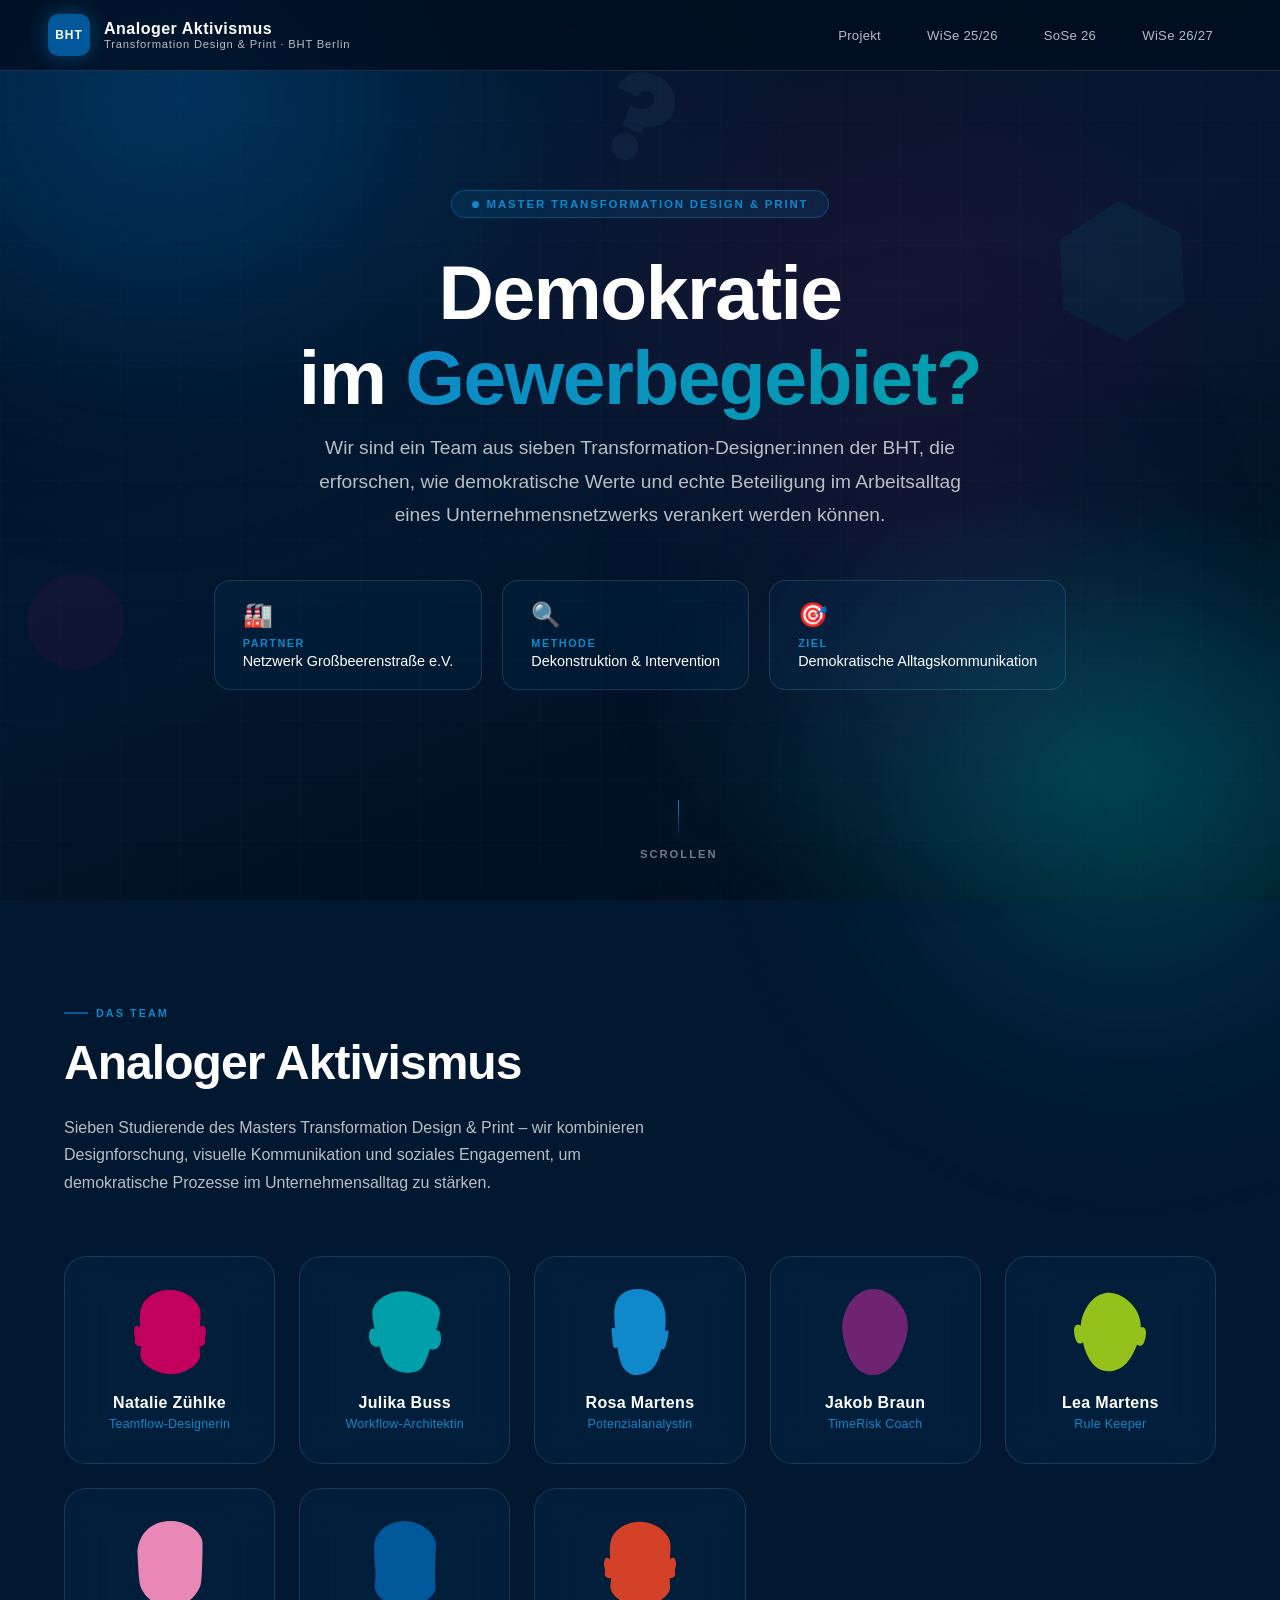
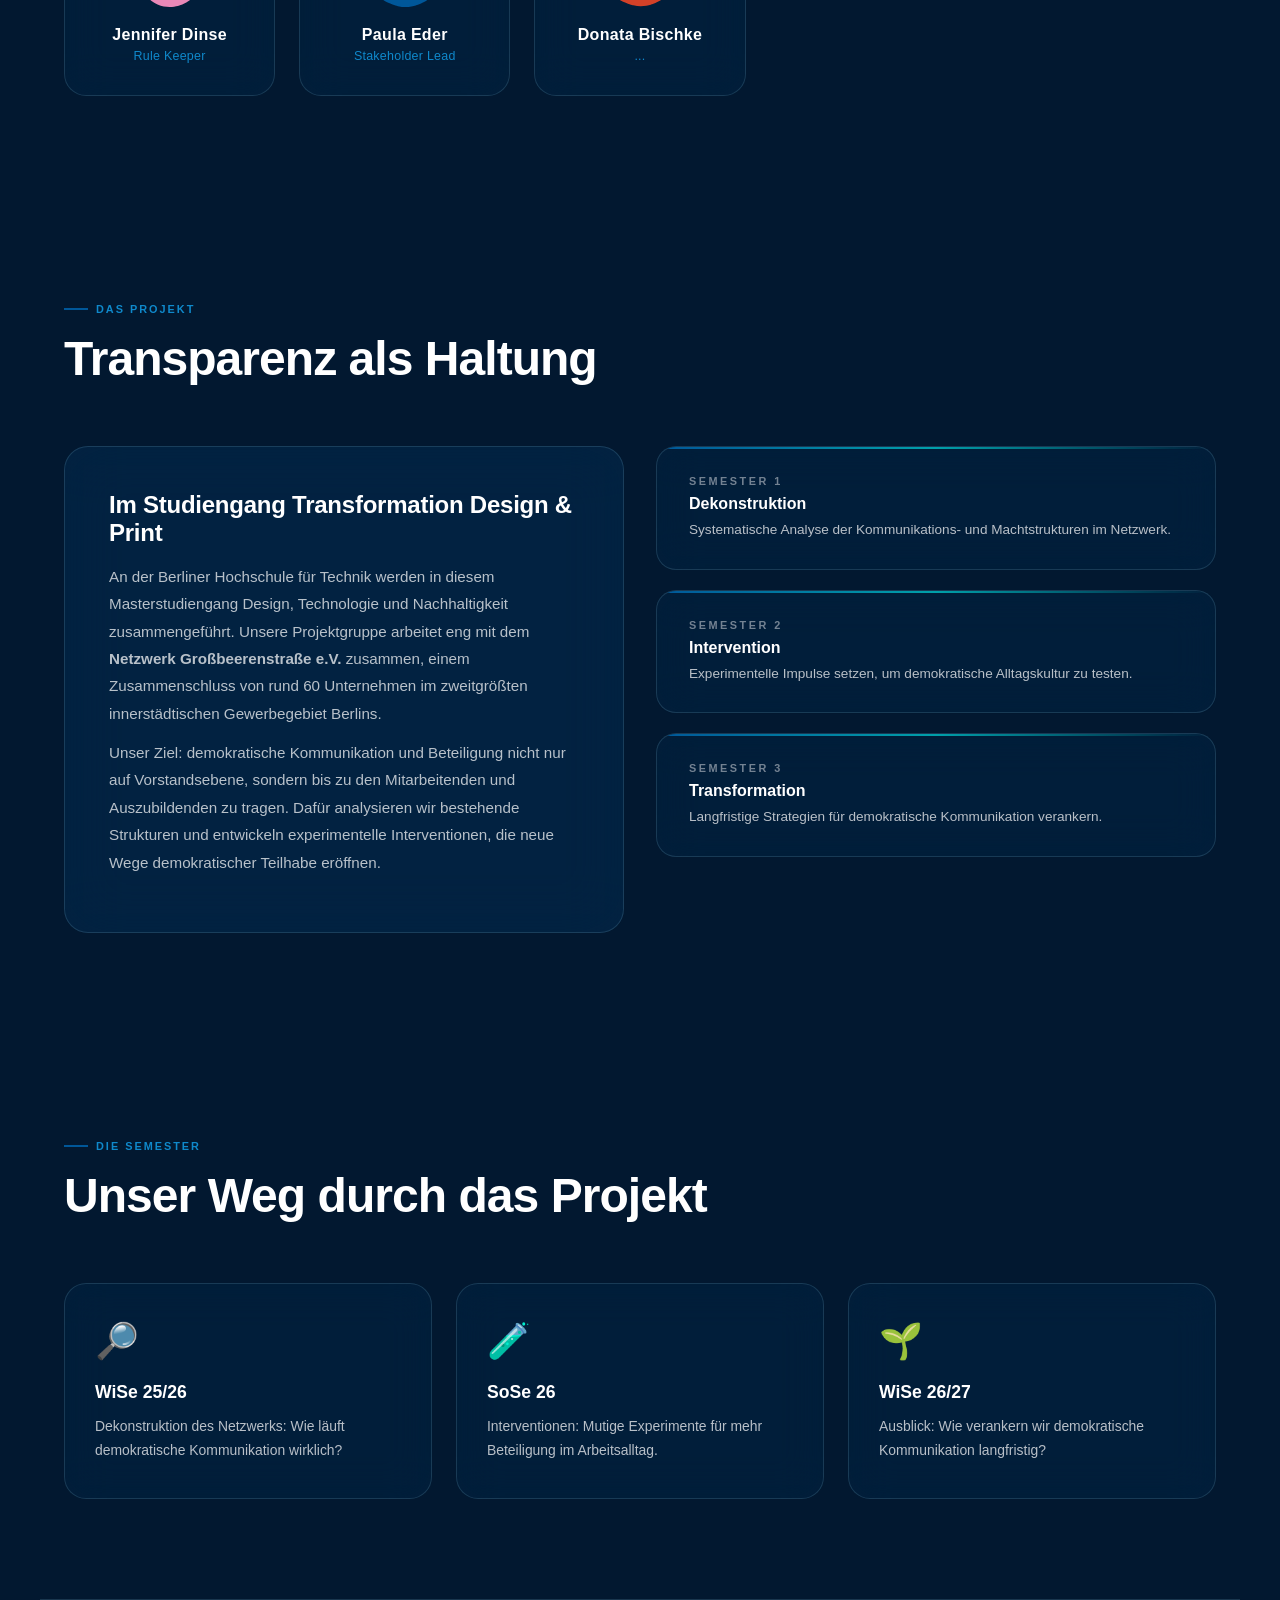
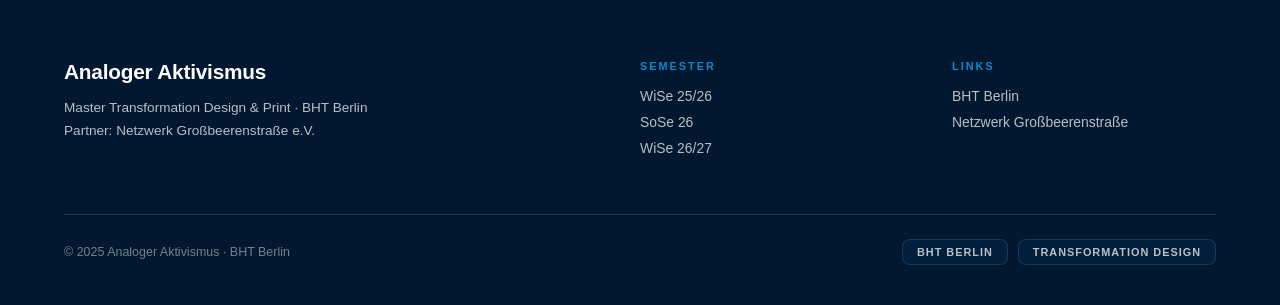
==== commit 1acb633c: "Update index.html" ====
--- a/index.html
+++ b/index.html
@@ -8,129 +8,89 @@
     <link rel="stylesheet" href="style.css">
 </head>
 <body>
-    
-   <svg xmlns="http://www.w3.org/2000/svg" style="display:none" aria-hidden="true">
-
-     ┌─────────────────────────────────────────────────────────────┐
-     │  KATEGORIE 1: KÖPFE (Kopfsilhouetten / Head Silhouettes)   │
-     │  Gefüllte Flächen · fill: currentColor                     │
-     │  IDs: kopf-07 bis kopf-13                                  │
-     └─────────────────────────────────────────────────────────────┘
-
-     <symbol id="kopf-07" viewBox="0 0 129.54 151.81">
-       <path fill="currentColor" d="M129.47,78.24c.4-5.03-.78-12.63-4.33-13.68-2.19-.65-4.78,1.36-6.57,3.16.96-22.28,2.53-28.28-1.68-37.46-2.86-6.22-6.64-10.11-8.97-12.47C92.68,2.35,64.32-5.9,40.1,4.93c-4.17,1.86-18.31,8.19-25.33,22.61-5.09,10.44-4.7,21.54-3.65,40.34-1.79-1.84-4.46-3.98-6.72-3.31-3.55,1.05-4.73,8.66-4.33,13.68.3,3.81,1.33,3.91,1.73,8.49.54,6.19-1.18,7.9.17,10.39,1.71,3.14,6.99,5.07,10.8,3.99-.55,11.25-2.44,13.75-.74,19.96,5.82,21.26,38.05,28.67,40.54,29.23,13.56,3.07,25.08.78,31.57-1.17,3.39-1.02,28.96-8.7,34.3-27.67,1.17-4.16.09-4.31-.36-20.1,3.62.38,7.96-1.45,9.48-4.24,1.36-2.49-.36-4.21.17-10.39.4-4.58,1.43-4.67,1.73-8.49"/>
-     </symbol>
-
-     <symbol id="kopf-08" viewBox="0 0 130.7 148.24">
-       <path fill="currentColor" d="M129.97,78.27c-.94-4.18-2.48-5.6-3.52-6.26-1.39-.88-3.01-1.08-4.61-.93,7.87-25.32,8.2-32.68,4.9-40.25-6.74-15.5-24.07-21.41-35.83-25.41-7.86-2.68-34.58-11.78-59.99,2.08-5.51,3.01-16.66,9.09-22.5,21.66-2.47,5.32-4.42,12.75,1.97,39.39-2.15-.62-4.57-.8-6.56.42-3.15,1.94-3.52,6.37-3.75,9.06-.54,6.43.95,20.01,10.31,22.5,2.74.73,5.81.41,8.54-.71,5.53,18.89,9.59,29.47,16.15,35.16,13.03,11.31,34.49,17.45,53.32,10,8.66-3.43,14.53-16.4,22.49-40.04,3.11,1.19,6.64,1.39,9.65.42,10.23-3.3,11.21-19.04,9.41-27.08"/>
-     </symbol>
-
-     <symbol id="kopf-09" viewBox="0 0 112.17 169.53">
-       <path fill="currentColor" d="M110.52,81.9c-1.46-.87-3.56-.16-5.36.81,3.59-26.34,2.48-56.66-19.38-72.44-18.22-13.15-48.06-14.17-65.49-.13C4.2,23.09,3.65,44.86,7.17,77.83c-1.95-1.09-4.23-1.88-5.83-.96-2.35,1.36-1.28,5.3.67,24.45.92,9.05,1.18,13.02,4.02,14.4,1.72.84,3.89.47,5.78-.39,3.48,24.58,8.32,43.77,24.05,51.21,15.63,7.39,32.91-1.14,34.36-1.88,17.86-9.14,23.44-28.83,27.75-46.53,1.23.75,2.72,1.3,4.18.94,2.16-.53,3.82-2.91,6.36-13.4,3.19-13.15,5.3-21.82,2.01-23.78"/>
-     </symbol>
-
-     <symbol id="kopf-10" viewBox="0 0 111.75 146.28">
-       <path fill="currentColor" d="M4.64,40.33C6.79,34.84,18.03,6.11,44.49.82c26.01-5.21,50.73,15.43,60.95,35.83,13.46,26.87,1.99,53.78-3.35,66.31-4.47,10.48-15.22,35.71-39.18,41.86-3.06.79-11.56,2.86-21.43,0C15.43,137.29,6.92,103.34,3.97,91.57c-2.9-11.58-7.57-30.19.67-51.24"/>
-     </symbol>
-
-     <symbol id="kopf-11" viewBox="0 0 133.96 146.28">
-       <path fill="currentColor" d="M130.13,64.89c-1.87-1.06-4.06-.86-5.81-.39.1-8.86-1.54-18.35-6.29-27.84C107.81,16.24,83.09-4.39,57.08.82,30.62,6.11,19.38,34.84,17.23,40.33c-2.87,7.34-4.17,14.38-4.53,20.93-.01,0-.02-.01-.03-.02-.71-.37-5.34-2.75-8.83-.78-5.88,3.32-3.37,16.11-2.86,18.71.76,3.87,2.81,14.28,8.83,15.33,2.47.43,4.93-.83,6.87-2.47,3.05,12.16,11.67,45.35,37.39,52.79,9.88,2.86,18.38.79,21.43,0,23.96-6.15,34.72-31.38,39.18-41.86.79-1.85,1.71-4.02,2.67-6.45,1.93,1.61,4.36,2.84,6.81,2.42,6.03-1.05,8.07-11.46,8.83-15.33.51-2.6,3.02-15.39-2.86-18.71"/>
-     </symbol>
-
-     <symbol id="kopf-12" viewBox="0 0 125.47 165.64">
-       <path fill="currentColor" d="M0,58.15c.42-5.99,2.5-24.51,17.19-39.74C39.38-4.59,70.85.1,76.13.99c1.91.32,37.57,6.87,47.78,33.49,1.63,4.26,1.8,6.9,1.34,28.13-1.17,54.56-2.71,59.47-4.91,64.3-2.37,5.18-11.64,24.64-33.94,33.94-4.06,1.69-24.93,9.87-47.78,0-1.22-.53-22.88-10.27-32.15-33.04-3-7.38-3.83-20.5-5.36-46.44-.57-9.71-.91-17.74-1.12-23.22"/>
-     </symbol>
-
-     <symbol id="kopf-13" viewBox="0 0 109.2 151.81">
-       <path fill="currentColor" d="M4.3,27.53C11.33,13.11,25.47,6.79,29.64,4.93c24.22-10.83,52.58-2.58,67.82,12.86,2.33,2.36,6.11,6.25,8.96,12.47,4.41,9.59,2.49,15.7,1.56,40.54-.37,9.73-.68,18.2-.39,29.62.43,16.75,1.58,16.8.39,21.05-5.34,18.98-30.91,26.65-34.3,27.67-6.49,1.95-18.01,4.24-31.57,1.17-2.49-.56-34.71-7.97-40.54-29.23-2.17-7.94,1.52-9.81.78-31.57-.32-9.37-1.02-9.59-1.56-19.1-1.15-20.36-1.8-31.98,3.51-42.87"/>
-     </symbol>
-
-     ┌─────────────────────────────────────────────────────────────┐
-     │  KATEGORIE 2: SPRECHBLASEN (Speech Bubbles)               │
-     │  Konturlinie · stroke: currentColor · fill: none          │
-     │  IDs: sprechblase-26 bis sprechblase-30                   │
-     └─────────────────────────────────────────────────────────────┘
-
-     <symbol id="sprechblase-26" viewBox="0 0 330.77 210.51">
-       <path fill="none" stroke="currentColor" stroke-width="3.3" stroke-miterlimit="10"
-         d="M5.72,153.78c14.55,1.37,27.9.06,39.4-5.35,0,0,15.62,9.81,49.37,20.14,33.75,10.34,86.75,5.3,86.75,5.3,5.56,9.06,6.76,19.82,5.73,31.47,8.31-10.15,13.36-20.85,15.04-32.13,0,0,48.5-2.81,78.35-17.63,29.85-14.82,54.92-44.28,47.4-78.76-7.52-34.48-34.81-49.5-64.28-60.4-72.08-26.65-147.78-10.9-176.79-1.53S19.35,44.58,16.48,76.14c-2.86,31.56,17.18,54.21,17.18,54.21-3.79,8.24-13.66,16-27.94,23.43Z"/>
-     </symbol>
-
-     <symbol id="sprechblase-27" viewBox="0 0 316.79 157.39">
-       <path fill="none" stroke="currentColor" stroke-width="3.3" stroke-miterlimit="10"
-         d="M283.03,125.32s21.73-17.76,29.33-37.54c7.49-19.52-.62-41.04-18.6-57.89-17.98-16.85-52.25-22.79-81.97-24.97C182.07,2.74,120.72-.07,88.14,3.02c-32.58,3.09-55.58,13.56-67.21,24.62C9.3,38.7-.33,56,2,76.32c3.35,29.21,23.71,43.25,40.52,51.93,16.81,8.68,36.04,15.75,101.05,15.1,62.88-.62,113.5-7.04,113.5-7.04,14.74,13.81,31.26,19.1,48.83,19.36-12.89-10.06-22.71-20.15-22.88-30.35Z"/>
-     </symbol>
-
-     <symbol id="sprechblase-28" viewBox="0 0 314.94 197.79">
-       <path fill="none" stroke="currentColor" stroke-width="3.3" stroke-miterlimit="10"
-         d="M80.76,157.68s49.93,3.46,77.39,4.15c27.46.69,71.76-2.99,93.49-8.74,21.73-5.75,53.61-23.91,59.82-51.05,6.21-27.13-3.9-53.52-22.49-68.84-18.59-15.32-49.15-30-102.65-31.4-53.49-1.4-95.28,6.65-120.12,14.93-24.84,8.28-49.43,26.44-56.84,42.54s-14.09,47.6,3.11,68.75c17.19,21.15,38.91,28.27,38.91,28.27,5.07,16.36,13.62,28.22,24.36,37.25-2.69-14.38-2.16-27,5.01-35.87Z"/>
-     </symbol>
-
-     <symbol id="sprechblase-29" viewBox="0 0 192.27 177.46">
-       <path fill="none" stroke="currentColor" stroke-width="3.3" stroke-miterlimit="10"
-         d="M122.72,173.49c6.9-4.74,12.13-11.99,14.19-24.05,0,0,20.69-3.39,33.05-11.51,13.73-9.01,17.97-28.22,19.91-49.84,2.08-23.23.19-40.92-10.69-57.15-12.01-17.93-42.24-25.58-62.66-27.97S51.59-.28,26.62,15.92C1.65,32.11,1.65,61.93,1.65,73.71s2.27,51.9,25.68,65.15c23.41,13.25,39.73,11.04,52.73,12.02,13.01.98,39.82-1.93,39.82-1.93,3.96,8.92,5,17.13,2.84,24.54Z"/>
-     </symbol>
-
-     <symbol id="sprechblase-30" viewBox="0 0 193.3 184.73">
-       <path fill="none" stroke="currentColor" stroke-width="3.3" stroke-miterlimit="10"
-         d="M144.76,3.95c1.46,11.39-1.89,17.72-7.37,21.81,0,0-16.16-6.5-45.64-7.16-29.48-.66-66.12,14.54-79.84,42.52-13.72,27.98-13.31,55.96-1.02,81.08,12.28,25.12,41.39,35.26,59.2,38.56,17.81,3.31,69.09,7.62,99.46-22.7,23.99-23.95,24.57-57.72,19.65-84.38-4.91-26.66-32.96-43.62-32.96-43.62-1.54-9.71-3.99-19.9-11.47-26.11Z"/>
-     </symbol>
-
-     ┌─────────────────────────────────────────────────────────────┐
-     │  KATEGORIE 3: BHT_FORMEN (Geometrische Formen)            │
-     │  Gefüllte Formen + Schnittlinie                            │
-     │  IDs: form-rechteck, form-hexagon, form-kreis, form-dreieck│
-     └─────────────────────────────────────────────────────────────┘
-
-     <symbol id="form-rechteck" viewBox="0 0 196.44 250">
-       <rect fill="currentColor" x="41.1" y="0" width="155.34" height="155.85"/>
-       <line stroke="currentColor" stroke-width="0.79" fill="none" opacity="0.4"
-         x1=".28" y1="249.72" x2="173.72" y2="76.28"/>
-     </symbol>
-
-     <symbol id="form-hexagon" viewBox="0 0 290.66 327.09">
-       <polygon fill="currentColor"
-         points="0 171.24 32.94 294.15 155.85 327.09 245.83 237.11 212.9 114.19 89.98 81.26 0 171.24"/>
-       <line stroke="currentColor" stroke-width="1.13" fill="none" opacity="0.4"
-         x1="109.22" y1="181.43" x2="290.26" y2=".4"/>
-     </symbol>
-
-     <symbol id="form-kreis" viewBox="0 0 292.24 250">
-       <path fill="currentColor"
-         d="M118.31,250c65.34,0,118.31-52.17,118.31-116.54S183.64,16.93,118.31,16.93,0,69.1,0,133.46s52.97,116.54,118.31,116.54"/>
-       <line stroke="currentColor" stroke-width="1.16" fill="none" opacity="0.4"
-         x1="95.2" y1="197.04" x2="291.83" y2=".41"/>
-     </symbol>
-
-     <symbol id="form-dreieck" viewBox="0 0 221.87 197.79">
-       <polygon fill="currentColor"
-         points="50.58 0 50.58 197.79 221.87 98.89 221.87 98.89 50.58 0"/>
-       <line stroke="currentColor" stroke-width="0.91" fill="none" opacity="0.4"
-         x1=".32" y1="190.44" x2="118.88" y2="71.88"/>
-     </symbol>
-
-     ┌─────────────────────────────────────────────────────────────┐
-     │  KATEGORIE 4: GESTALTUNGSELEMENTE (Typografische Zeichen)  │
-     │  Fragezeichen (#element-fragezeichen)                      │
-     │  Ausrufezeichen (#element-ausrufezeichen)                  │
-     └─────────────────────────────────────────────────────────────┘
-
-     <symbol id="element-fragezeichen" viewBox="0 0 119.03 176.74">
-       <path fill="currentColor" d="M17.12,109.23l14.13-42.03c1.63.87,3.12,1.65,4.49,2.35,1.36.7,2.69,1.26,3.99,1.7,3.88,1.31,7.73,2,11.54,2.08s7.29-.39,10.43-1.41c3.14-1.02,5.88-2.62,8.21-4.8,2.33-2.18,4.03-4.84,5.09-8.01,1.45-4.31,1.27-8.53-.54-12.66-1.81-4.13-5.16-7.01-10.05-8.66-4.46-1.5-8.52-1.18-12.19.94-3.67,2.12-6.33,5.63-7.97,10.51L1.35,34.82c2.47-7.33,6.19-13.55,11.2-18.67,5-5.12,10.88-9.06,17.65-11.82C36.96,1.57,44.32.13,52.28,0c7.96-.12,16.1,1.22,24.44,4.02,8.48,2.85,15.73,6.85,21.76,11.99,6.03,5.15,10.76,10.93,14.19,17.37,3.43,6.43,5.48,13.2,6.13,20.3.65,7.1-.13,13.95-2.35,20.56-7.25,21.56-25.4,32.49-54.45,32.79l-5.22,15.52-39.66-13.34ZM1.43,141.62c1.16-3.45,2.91-6.5,5.24-9.15,2.33-2.65,5.03-4.75,8.11-6.27,3.07-1.52,6.37-2.42,9.9-2.67,3.52-.25,7.01.2,10.46,1.36,3.45,1.16,6.5,2.9,9.15,5.24,2.65,2.33,4.74,5.04,6.27,8.11,1.52,3.07,2.42,6.37,2.67,9.9.25,3.53-.2,7.01-1.36,10.46-1.16,3.45-2.91,6.5-5.24,9.16-2.33,2.66-5.04,4.75-8.11,6.27-3.07,1.53-6.37,2.42-9.9,2.67-3.53.25-7.01-.2-10.46-1.36-3.45-1.16-6.5-2.91-9.15-5.24-2.66-2.33-4.75-5.03-6.27-8.11-1.53-3.07-2.42-6.37-2.67-9.9-.25-3.52.2-7.01,1.36-10.46"/>
-     </symbol>
-
-     <symbol id="element-ausrufezeichen" viewBox="0 0 61.82 204.75">
-       <path fill="currentColor" d="M0,173.84c0-4.23.79-8.23,2.38-12.02,1.59-3.79,3.79-7.09,6.6-9.91,2.82-2.82,6.12-5.02,9.91-6.6,3.79-1.59,7.79-2.38,12.02-2.38s8.23.79,12.02,2.38c3.78,1.59,7.09,3.79,9.91,6.6,2.82,2.82,5.02,6.12,6.61,9.91,1.58,3.79,2.38,7.79,2.38,12.02s-.79,8.24-2.38,12.02c-1.59,3.79-3.79,7.1-6.61,9.91-2.82,2.82-6.12,5.02-9.91,6.6-3.79,1.58-7.79,2.38-12.02,2.38s-8.24-.8-12.02-2.38c-3.79-1.58-7.09-3.78-9.91-6.6-2.82-2.81-5.02-6.12-6.6-9.91-1.58-3.78-2.38-7.79-2.38-12.02M6.08,0h49.67v131.57H6.08V0Z"/>
-     </symbol>
-
-     ┌─────────────────────────────────────────────────────────────┐
-     │  KATEGORIE 5: BHT × NETZWERK LOGO                        │
-     │  Originalfarben · Als externe Datei einbinden:            │
-     │  <img src="BHTxNetzwerk.svg" alt="BHT × Netzwerk">       │
-     │  Keine Farbänderung vorgesehen.                           │
-     └─────────────────────────────────────────────────────────────┘
-
-   </svg>
+
+    <!-- ═══ BHT SVG ILLUSTRATIONSSYSTEM ═══ -->
+    <svg xmlns="http://www.w3.org/2000/svg" style="display:none" aria-hidden="true">
+
+        <!-- Kategorie 1: Köpfe -->
+        <symbol id="kopf-07" viewBox="0 0 129.54 151.81">
+            <path fill="currentColor" d="M129.47,78.24c.4-5.03-.78-12.63-4.33-13.68-2.19-.65-4.78,1.36-6.57,3.16.96-22.28,2.53-28.28-1.68-37.46-2.86-6.22-6.64-10.11-8.97-12.47C92.68,2.35,64.32-5.9,40.1,4.93c-4.17,1.86-18.31,8.19-25.33,22.61-5.09,10.44-4.7,21.54-3.65,40.34-1.79-1.84-4.46-3.98-6.72-3.31-3.55,1.05-4.73,8.66-4.33,13.68.3,3.81,1.33,3.91,1.73,8.49.54,6.19-1.18,7.9.17,10.39,1.71,3.14,6.99,5.07,10.8,3.99-.55,11.25-2.44,13.75-.74,19.96,5.82,21.26,38.05,28.67,40.54,29.23,13.56,3.07,25.08.78,31.57-1.17,3.39-1.02,28.96-8.7,34.3-27.67,1.17-4.16.09-4.31-.36-20.1,3.62.38,7.96-1.45,9.48-4.24,1.36-2.49-.36-4.21.17-10.39.4-4.58,1.43-4.67,1.73-8.49"/>
+        </symbol>
+        <symbol id="kopf-08" viewBox="0 0 130.7 148.24">
+            <path fill="currentColor" d="M129.97,78.27c-.94-4.18-2.48-5.6-3.52-6.26-1.39-.88-3.01-1.08-4.61-.93,7.87-25.32,8.2-32.68,4.9-40.25-6.74-15.5-24.07-21.41-35.83-25.41-7.86-2.68-34.58-11.78-59.99,2.08-5.51,3.01-16.66,9.09-22.5,21.66-2.47,5.32-4.42,12.75,1.97,39.39-2.15-.62-4.57-.8-6.56.42-3.15,1.94-3.52,6.37-3.75,9.06-.54,6.43.95,20.01,10.31,22.5,2.74.73,5.81.41,8.54-.71,5.53,18.89,9.59,29.47,16.15,35.16,13.03,11.31,34.49,17.45,53.32,10,8.66-3.43,14.53-16.4,22.49-40.04,3.11,1.19,6.64,1.39,9.65.42,10.23-3.3,11.21-19.04,9.41-27.08"/>
+        </symbol>
+        <symbol id="kopf-09" viewBox="0 0 112.17 169.53">
+            <path fill="currentColor" d="M110.52,81.9c-1.46-.87-3.56-.16-5.36.81,3.59-26.34,2.48-56.66-19.38-72.44-18.22-13.15-48.06-14.17-65.49-.13C4.2,23.09,3.65,44.86,7.17,77.83c-1.95-1.09-4.23-1.88-5.83-.96-2.35,1.36-1.28,5.3.67,24.45.92,9.05,1.18,13.02,4.02,14.4,1.72.84,3.89.47,5.78-.39,3.48,24.58,8.32,43.77,24.05,51.21,15.63,7.39,32.91-1.14,34.36-1.88,17.86-9.14,23.44-28.83,27.75-46.53,1.23.75,2.72,1.3,4.18.94,2.16-.53,3.82-2.91,6.36-13.4,3.19-13.15,5.3-21.82,2.01-23.78"/>
+        </symbol>
+        <symbol id="kopf-10" viewBox="0 0 111.75 146.28">
+            <path fill="currentColor" d="M4.64,40.33C6.79,34.84,18.03,6.11,44.49.82c26.01-5.21,50.73,15.43,60.95,35.83,13.46,26.87,1.99,53.78-3.35,66.31-4.47,10.48-15.22,35.71-39.18,41.86-3.06.79-11.56,2.86-21.43,0C15.43,137.29,6.92,103.34,3.97,91.57c-2.9-11.58-7.57-30.19.67-51.24"/>
+        </symbol>
+        <symbol id="kopf-11" viewBox="0 0 133.96 146.28">
+            <path fill="currentColor" d="M130.13,64.89c-1.87-1.06-4.06-.86-5.81-.39.1-8.86-1.54-18.35-6.29-27.84C107.81,16.24,83.09-4.39,57.08.82,30.62,6.11,19.38,34.84,17.23,40.33c-2.87,7.34-4.17,14.38-4.53,20.93-.01,0-.02-.01-.03-.02-.71-.37-5.34-2.75-8.83-.78-5.88,3.32-3.37,16.11-2.86,18.71.76,3.87,2.81,14.28,8.83,15.33,2.47.43,4.93-.83,6.87-2.47,3.05,12.16,11.67,45.35,37.39,52.79,9.88,2.86,18.38.79,21.43,0,23.96-6.15,34.72-31.38,39.18-41.86.79-1.85,1.71-4.02,2.67-6.45,1.93,1.61,4.36,2.84,6.81,2.42,6.03-1.05,8.07-11.46,8.83-15.33.51-2.6,3.02-15.39-2.86-18.71"/>
+        </symbol>
+        <symbol id="kopf-12" viewBox="0 0 125.47 165.64">
+            <path fill="currentColor" d="M0,58.15c.42-5.99,2.5-24.51,17.19-39.74C39.38-4.59,70.85.1,76.13.99c1.91.32,37.57,6.87,47.78,33.49,1.63,4.26,1.8,6.9,1.34,28.13-1.17,54.56-2.71,59.47-4.91,64.3-2.37,5.18-11.64,24.64-33.94,33.94-4.06,1.69-24.93,9.87-47.78,0-1.22-.53-22.88-10.27-32.15-33.04-3-7.38-3.83-20.5-5.36-46.44-.57-9.71-.91-17.74-1.12-23.22"/>
+        </symbol>
+        <symbol id="kopf-13" viewBox="0 0 109.2 151.81">
+            <path fill="currentColor" d="M4.3,27.53C11.33,13.11,25.47,6.79,29.64,4.93c24.22-10.83,52.58-2.58,67.82,12.86,2.33,2.36,6.11,6.25,8.96,12.47,4.41,9.59,2.49,15.7,1.56,40.54-.37,9.73-.68,18.2-.39,29.62.43,16.75,1.58,16.8.39,21.05-5.34,18.98-30.91,26.65-34.3,27.67-6.49,1.95-18.01,4.24-31.57,1.17-2.49-.56-34.71-7.97-40.54-29.23-2.17-7.94,1.52-9.81.78-31.57-.32-9.37-1.02-9.59-1.56-19.1-1.15-20.36-1.8-31.98,3.51-42.87"/>
+        </symbol>
+
+        <!-- Kategorie 2: Sprechblasen -->
+        <symbol id="sprechblase-26" viewBox="0 0 330.77 210.51">
+            <path fill="none" stroke="currentColor" stroke-width="3.3" stroke-miterlimit="10"
+                  d="M5.72,153.78c14.55,1.37,27.9.06,39.4-5.35,0,0,15.62,9.81,49.37,20.14,33.75,10.34,86.75,5.3,86.75,5.3,5.56,9.06,6.76,19.82,5.73,31.47,8.31-10.15,13.36-20.85,15.04-32.13,0,0,48.5-2.81,78.35-17.63,29.85-14.82,54.92-44.28,47.4-78.76-7.52-34.48-34.81-49.5-64.28-60.4-72.08-26.65-147.78-10.9-176.79-1.53S19.35,44.58,16.48,76.14c-2.86,31.56,17.18,54.21,17.18,54.21-3.79,8.24-13.66,16-27.94,23.43Z"/>
+        </symbol>
+        <symbol id="sprechblase-27" viewBox="0 0 316.79 157.39">
+            <path fill="none" stroke="currentColor" stroke-width="3.3" stroke-miterlimit="10"
+                  d="M283.03,125.32s21.73-17.76,29.33-37.54c7.49-19.52-.62-41.04-18.6-57.89-17.98-16.85-52.25-22.79-81.97-24.97C182.07,2.74,120.72-.07,88.14,3.02c-32.58,3.09-55.58,13.56-67.21,24.62C9.3,38.7-.33,56,2,76.32c3.35,29.21,23.71,43.25,40.52,51.93,16.81,8.68,36.04,15.75,101.05,15.1,62.88-.62,113.5-7.04,113.5-7.04,14.74,13.81,31.26,19.1,48.83,19.36-12.89-10.06-22.71-20.15-22.88-30.35Z"/>
+        </symbol>
+        <symbol id="sprechblase-28" viewBox="0 0 314.94 197.79">
+            <path fill="none" stroke="currentColor" stroke-width="3.3" stroke-miterlimit="10"
+                  d="M80.76,157.68s49.93,3.46,77.39,4.15c27.46.69,71.76-2.99,93.49-8.74,21.73-5.75,53.61-23.91,59.82-51.05,6.21-27.13-3.9-53.52-22.49-68.84-18.59-15.32-49.15-30-102.65-31.4-53.49-1.4-95.28,6.65-120.12,14.93-24.84,8.28-49.43,26.44-56.84,42.54s-14.09,47.6,3.11,68.75c17.19,21.15,38.91,28.27,38.91,28.27,5.07,16.36,13.62,28.22,24.36,37.25-2.69-14.38-2.16-27,5.01-35.87Z"/>
+        </symbol>
+        <symbol id="sprechblase-29" viewBox="0 0 192.27 177.46">
+            <path fill="none" stroke="currentColor" stroke-width="3.3" stroke-miterlimit="10"
+                  d="M122.72,173.49c6.9-4.74,12.13-11.99,14.19-24.05,0,0,20.69-3.39,33.05-11.51,13.73-9.01,17.97-28.22,19.91-49.84,2.08-23.23.19-40.92-10.69-57.15-12.01-17.93-42.24-25.58-62.66-27.97S51.59-.28,26.62,15.92C1.65,32.11,1.65,61.93,1.65,73.71s2.27,51.9,25.68,65.15c23.41,13.25,39.73,11.04,52.73,12.02,13.01.98,39.82-1.93,39.82-1.93,3.96,8.92,5,17.13,2.84,24.54Z"/>
+        </symbol>
+        <symbol id="sprechblase-30" viewBox="0 0 193.3 184.73">
+            <path fill="none" stroke="currentColor" stroke-width="3.3" stroke-miterlimit="10"
+                  d="M144.76,3.95c1.46,11.39-1.89,17.72-7.37,21.81,0,0-16.16-6.5-45.64-7.16-29.48-.66-66.12,14.54-79.84,42.52-13.72,27.98-13.31,55.96-1.02,81.08,12.28,25.12,41.39,35.26,59.2,38.56,17.81,3.31,69.09,7.62,99.46-22.7,23.99-23.95,24.57-57.72,19.65-84.38-4.91-26.66-32.96-43.62-32.96-43.62-1.54-9.71-3.99-19.9-11.47-26.11Z"/>
+        </symbol>
+
+        <!-- Kategorie 3: BHT Formen -->
+        <symbol id="form-rechteck" viewBox="0 0 196.44 250">
+            <rect fill="currentColor" x="41.1" y="0" width="155.34" height="155.85"/>
+            <line stroke="currentColor" stroke-width="0.79" fill="none" opacity="0.4"
+                  x1=".28" y1="249.72" x2="173.72" y2="76.28"/>
+        </symbol>
+        <symbol id="form-hexagon" viewBox="0 0 290.66 327.09">
+            <polygon fill="currentColor"
+                     points="0 171.24 32.94 294.15 155.85 327.09 245.83 237.11 212.9 114.19 89.98 81.26 0 171.24"/>
+            <line stroke="currentColor" stroke-width="1.13" fill="none" opacity="0.4"
+                  x1="109.22" y1="181.43" x2="290.26" y2=".4"/>
+        </symbol>
+        <symbol id="form-kreis" viewBox="0 0 292.24 250">
+            <path fill="currentColor"
+                  d="M118.31,250c65.34,0,118.31-52.17,118.31-116.54S183.64,16.93,118.31,16.93,0,69.1,0,133.46s52.97,116.54,118.31,116.54"/>
+            <line stroke="currentColor" stroke-width="1.16" fill="none" opacity="0.4"
+                  x1="95.2" y1="197.04" x2="291.83" y2=".41"/>
+        </symbol>
+        <symbol id="form-dreieck" viewBox="0 0 221.87 197.79">
+            <polygon fill="currentColor"
+                     points="50.58 0 50.58 197.79 221.87 98.89 221.87 98.89 50.58 0"/>
+            <line stroke="currentColor" stroke-width="0.91" fill="none" opacity="0.4"
+                  x1=".32" y1="190.44" x2="118.88" y2="71.88"/>
+        </symbol>
+
+        <!-- Kategorie 4: Gestaltungselemente -->
+        <symbol id="element-fragezeichen" viewBox="0 0 119.03 176.74">
+            <path fill="currentColor" d="M17.12,109.23l14.13-42.03c1.63.87,3.12,1.65,4.49,2.35,1.36.7,2.69,1.26,3.99,1.7,3.88,1.31,7.73,2,11.54,2.08s7.29-.39,10.43-1.41c3.14-1.02,5.88-2.62,8.21-4.8,2.33-2.18,4.03-4.84,5.09-8.01,1.45-4.31,1.27-8.53-.54-12.66-1.81-4.13-5.16-7.01-10.05-8.66-4.46-1.5-8.52-1.18-12.19.94-3.67,2.12-6.33,5.63-7.97,10.51L1.35,34.82c2.47-7.33,6.19-13.55,11.2-18.67,5-5.12,10.88-9.06,17.65-11.82C36.96,1.57,44.32.13,52.28,0c7.96-.12,16.1,1.22,24.44,4.02,8.48,2.85,15.73,6.85,21.76,11.99,6.03,5.15,10.76,10.93,14.19,17.37,3.43,6.43,5.48,13.2,6.13,20.3.65,7.1-.13,13.95-2.35,20.56-7.25,21.56-25.4,32.49-54.45,32.79l-5.22,15.52-39.66-13.34ZM1.43,141.62c1.16-3.45,2.91-6.5,5.24-9.15,2.33-2.65,5.03-4.75,8.11-6.27,3.07-1.52,6.37-2.42,9.9-2.67,3.52-.25,7.01.2,10.46,1.36,3.45,1.16,6.5,2.9,9.15,5.24,2.65,2.33,4.74,5.04,6.27,8.11,1.52,3.07,2.42,6.37,2.67,9.9.25,3.53-.2,7.01-1.36,10.46-1.16,3.45-2.91,6.5-5.24,9.16-2.33,2.66-5.04,4.75-8.11,6.27-3.07,1.53-6.37,2.42-9.9,2.67-3.53.25-7.01-.2-10.46-1.36-3.45-1.16-6.5-2.91-9.15-5.24-2.66-2.33-4.75-5.03-6.27-8.11-1.53-3.07-2.42-6.37-2.67-9.9-.25-3.52.2-7.01,1.36-10.46"/>
+        </symbol>
+        <symbol id="element-ausrufezeichen" viewBox="0 0 61.82 204.75">
+            <path fill="currentColor" d="M0,173.84c0-4.23.79-8.23,2.38-12.02,1.59-3.79,3.79-7.09,6.6-9.91,2.82-2.82,6.12-5.02,9.91-6.6,3.79-1.59,7.79-2.38,12.02-2.38s8.23.79,12.02,2.38c3.78,1.59,7.09,3.79,9.91,6.6,2.82,2.82,5.02,6.12,6.61,9.91,1.58,3.79,2.38,7.79,2.38,12.02s-.79,8.24-2.38,12.02c-1.59,3.79-3.79,7.1-6.61,9.91-2.82,2.82-6.12,5.02-9.91,6.6-3.79,1.58-7.79,2.38-12.02,2.38s-8.24-.8-12.02-2.38c-3.79-1.58-7.09-3.78-9.91-6.6-2.82-2.81-5.02-6.12-6.6-9.91-1.58-3.78-2.38-7.79-2.38-12.02M6.08,0h49.67v131.57H6.08V0Z"/>
+        </symbol>
+
+    </svg>
 
     <div class="scene"></div>
     <div class="orb orb-1"></div>
@@ -156,8 +116,23 @@
         <a href="wise2627.html">WiSe 26/27</a>
     </div>
 </nav>
+
     <!-- Hero -->
     <div class="hero">
+
+        <!-- Dekorative BHT-SVGs im Hintergrund -->
+        <div class="hero-deco" aria-hidden="true">
+            <svg class="bht-form bht-teal deco-1" width="180" height="180">
+                <use href="#form-hexagon"/>
+            </svg>
+            <svg class="bht-form bht-magenta deco-2" width="120" height="120">
+                <use href="#form-kreis"/>
+            </svg>
+            <svg class="bht-element bht-blue-pale deco-3" width="60" height="90">
+                <use href="#element-fragezeichen"/>
+            </svg>
+        </div>
+
         <div class="hero-badge">
             <span class="hero-badge-dot"></span>
             Master Transformation Design &amp; Print
@@ -202,42 +177,66 @@
         </p>
         <div class="team-grid">
             <div class="team-card reveal">
-                <div class="avatar">NZ</div>
+                <!-- Natalie -->
+                <svg class="team-kopf bht-magenta" width="72" height="86" aria-hidden="true">
+                    <use href="#kopf-07"/>
+                </svg>
                 <h3>Natalie Zühlke</h3>
                 <p class="role">Teamflow-Designerin</p>
             </div>
             <div class="team-card reveal">
-                <div class="avatar">JB</div>
+                <!-- Julika -->
+                <svg class="team-kopf bht-teal" width="72" height="86" aria-hidden="true">
+                    <use href="#kopf-08"/>
+                </svg>
                 <h3>Julika Buss</h3>
                 <p class="role">Workflow-Architektin</p>
             </div>
             <div class="team-card reveal">
-                <div class="avatar">RM</div>
+                <!-- Rosa -->
+                <svg class="team-kopf bht-blue-l" width="72" height="86" aria-hidden="true">
+                    <use href="#kopf-09"/>
+                </svg>
                 <h3>Rosa Martens</h3>
                 <p class="role">Potenzialanalystin</p>
             </div>
             <div class="team-card reveal">
-                <div class="avatar">JaB</div>
+                <!-- Jakob -->
+                <svg class="team-kopf bht-violet" width="72" height="86" aria-hidden="true">
+                    <use href="#kopf-10"/>
+                </svg>
                 <h3>Jakob Braun</h3>
                 <p class="role">TimeRisk Coach</p>
             </div>
             <div class="team-card reveal">
-                <div class="avatar">LM</div>
+                <!-- Lea -->
+                <svg class="team-kopf bht-green" width="72" height="86" aria-hidden="true">
+                    <use href="#kopf-11"/>
+                </svg>
                 <h3>Lea Martens</h3>
                 <p class="role">Rule Keeper</p>
             </div>
             <div class="team-card reveal">
-                <div class="avatar">JD</div>
+                <!-- Jennifer -->
+                <svg class="team-kopf bht-pink" width="72" height="86" aria-hidden="true">
+                    <use href="#kopf-12"/>
+                </svg>
                 <h3>Jennifer Dinse</h3>
                 <p class="role">Rule Keeper</p>
             </div>
             <div class="team-card reveal">
-                <div class="avatar">PE</div>
+                <!-- Paula -->
+                <svg class="team-kopf bht-blue" width="72" height="86" aria-hidden="true">
+                    <use href="#kopf-13"/>
+                </svg>
                 <h3>Paula Eder</h3>
                 <p class="role">Stakeholder Lead</p>
             </div>
             <div class="team-card reveal">
-                <div class="avatar">DB</div>
+                <!-- Donata -->
+                <svg class="team-kopf bht-red" width="72" height="86" aria-hidden="true">
+                    <use href="#kopf-07"/>
+                </svg>
                 <h3>Donata Bischke</h3>
                 <p class="role">...</p>
             </div>
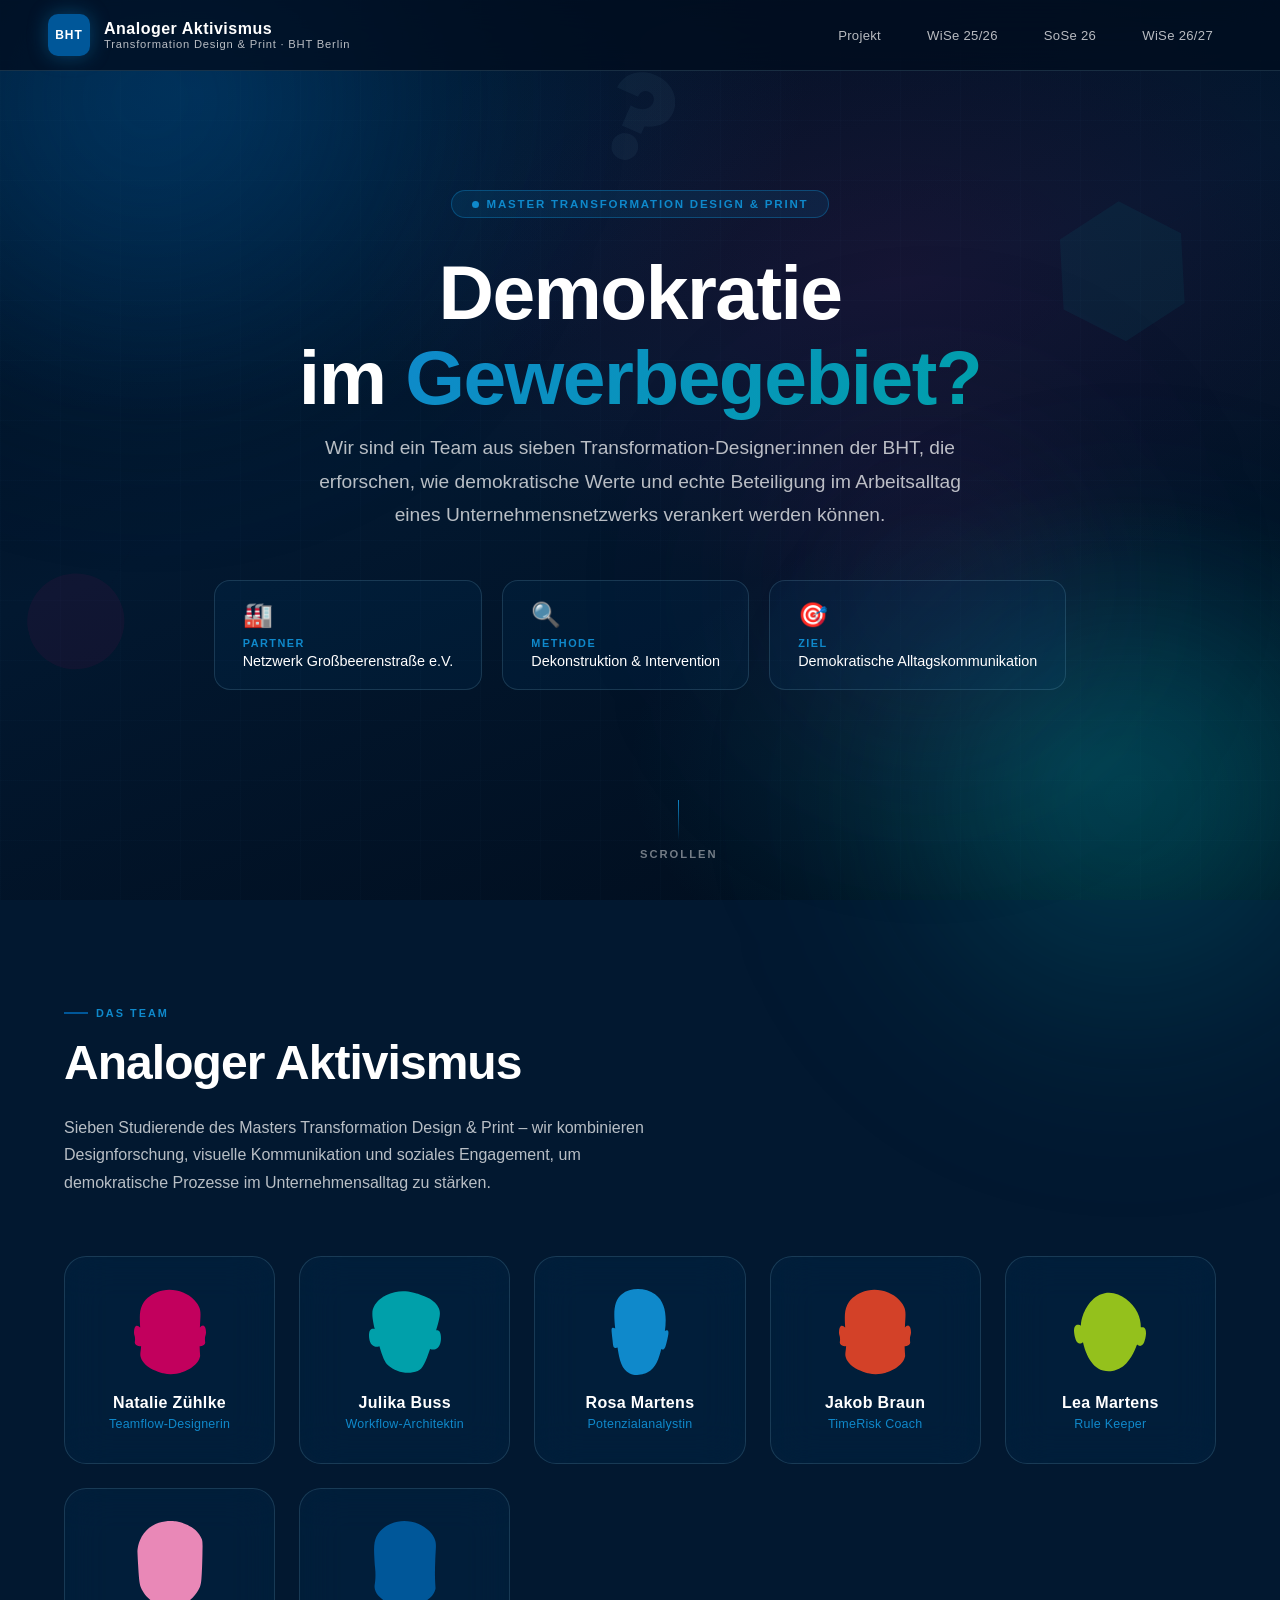
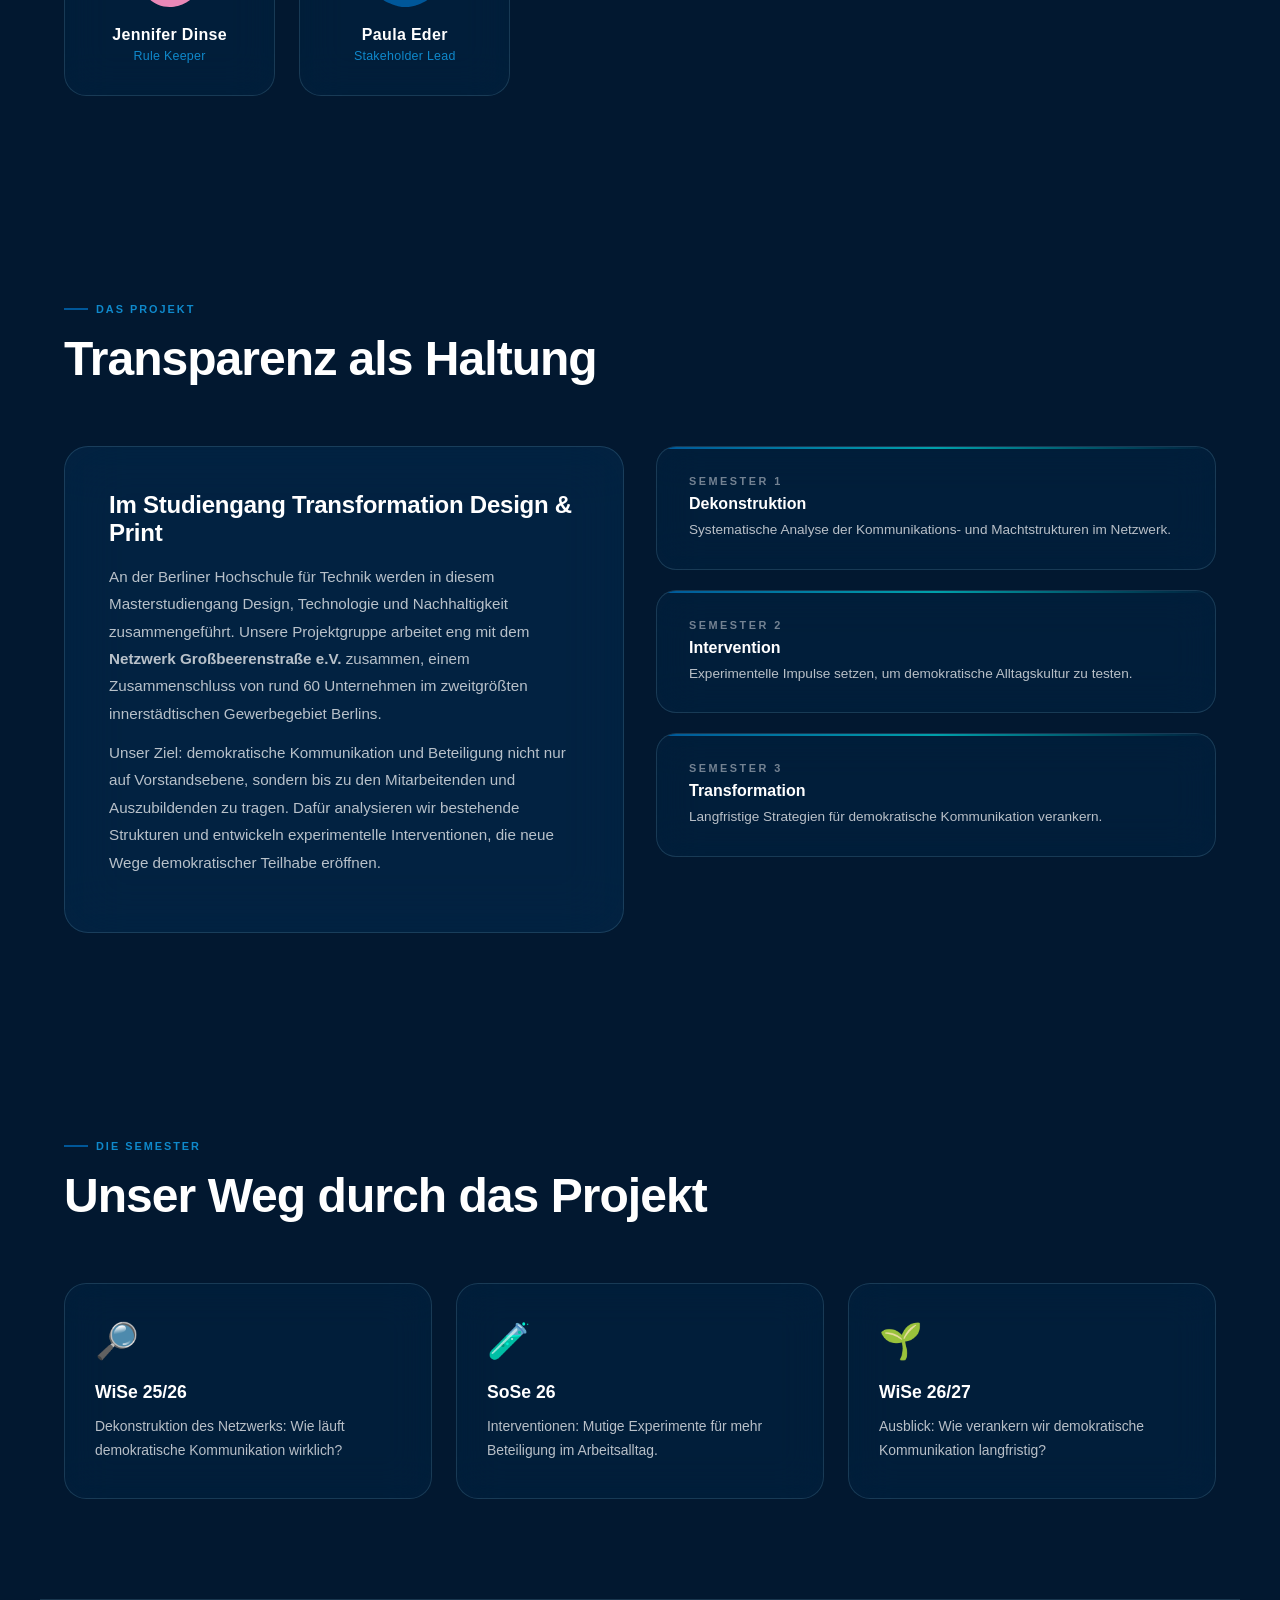
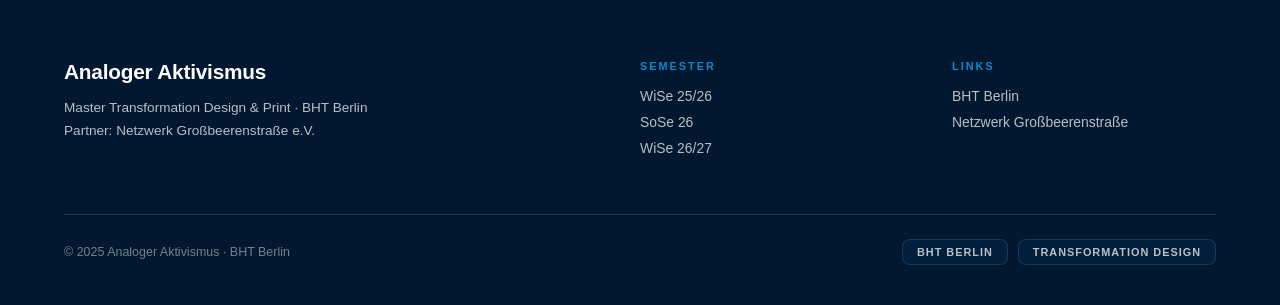
==== commit 98ae2830: "Update index.html" ====
--- a/index.html
+++ b/index.html
@@ -202,8 +202,8 @@
             </div>
             <div class="team-card reveal">
                 <!-- Jakob -->
-                <svg class="team-kopf bht-violet" width="72" height="86" aria-hidden="true">
-                    <use href="#kopf-10"/>
+                <svg class="team-kopf bht-red" width="72" height="86" aria-hidden="true">
+                    <use href="#kopf-07"/>
                 </svg>
                 <h3>Jakob Braun</h3>
                 <p class="role">TimeRisk Coach</p>
@@ -231,14 +231,6 @@
                 </svg>
                 <h3>Paula Eder</h3>
                 <p class="role">Stakeholder Lead</p>
-            </div>
-            <div class="team-card reveal">
-                <!-- Donata -->
-                <svg class="team-kopf bht-red" width="72" height="86" aria-hidden="true">
-                    <use href="#kopf-07"/>
-                </svg>
-                <h3>Donata Bischke</h3>
-                <p class="role">...</p>
             </div>
         </div>
     </section>
